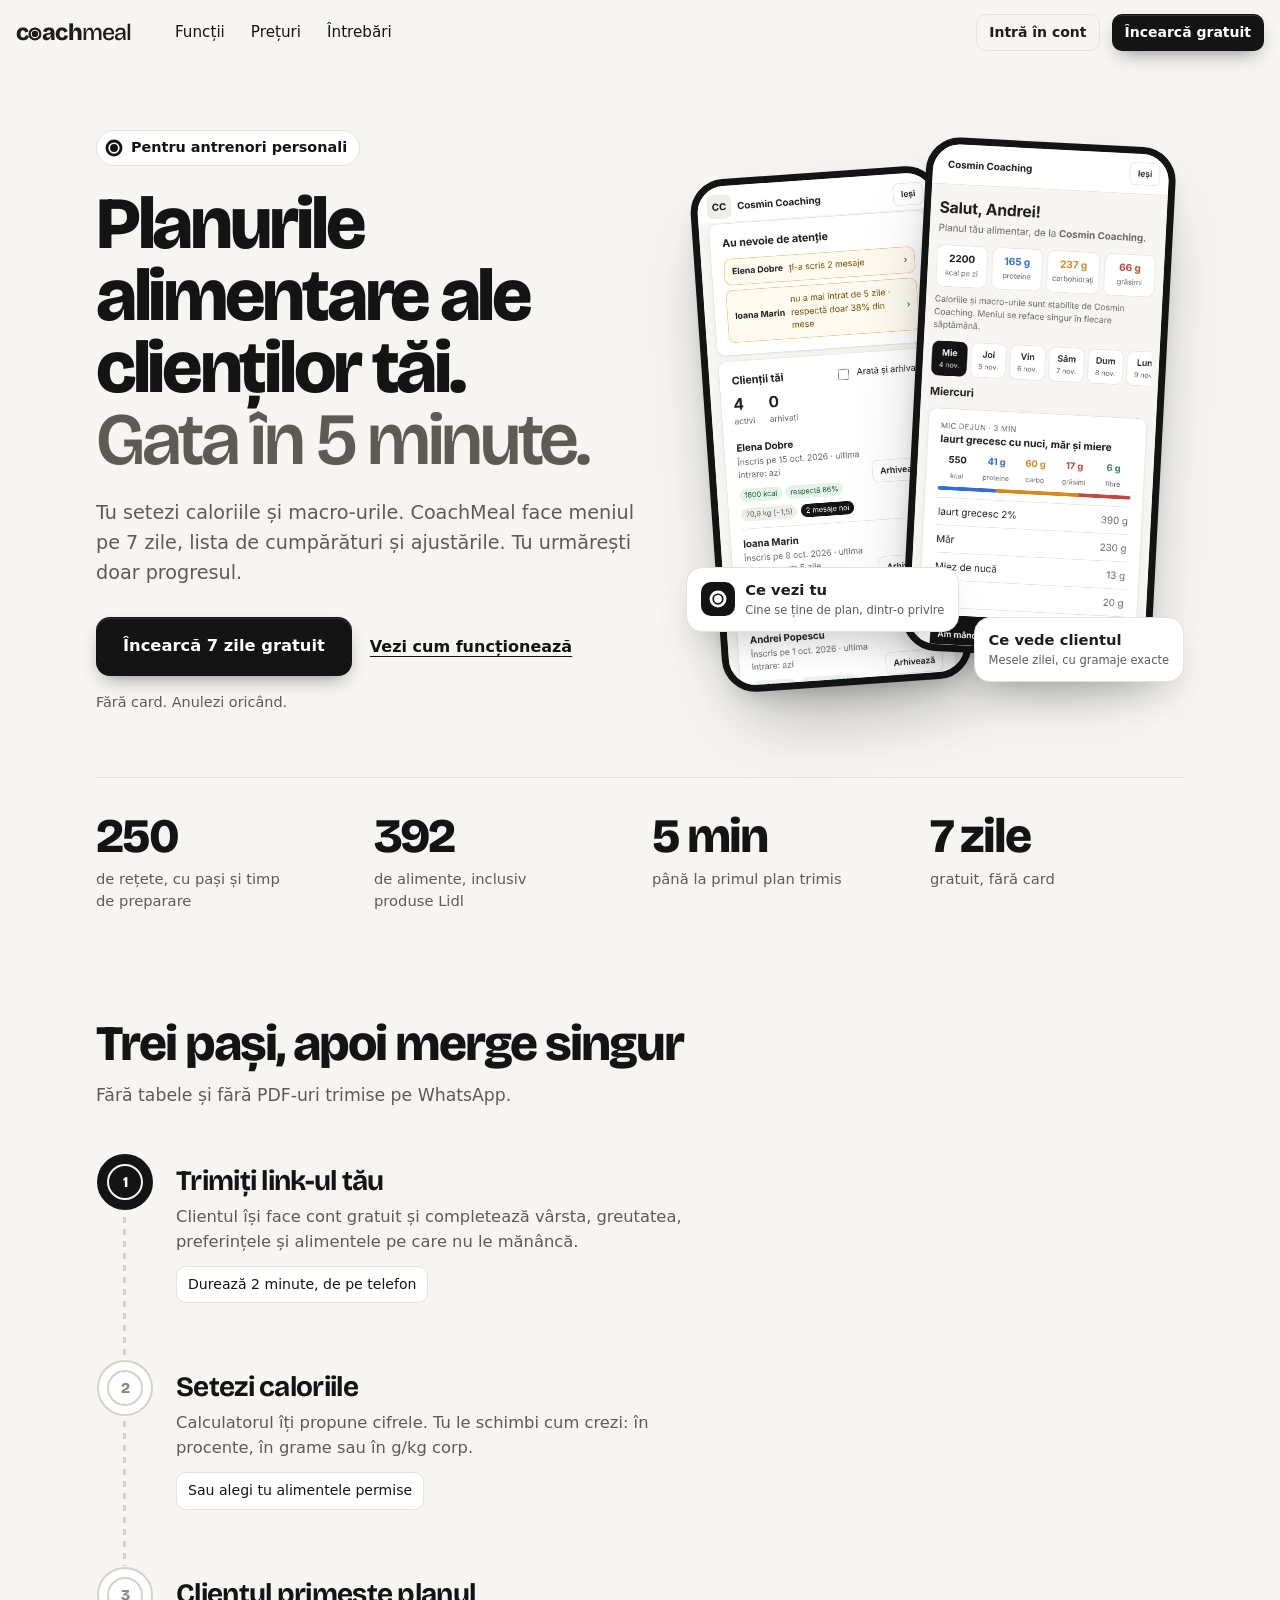
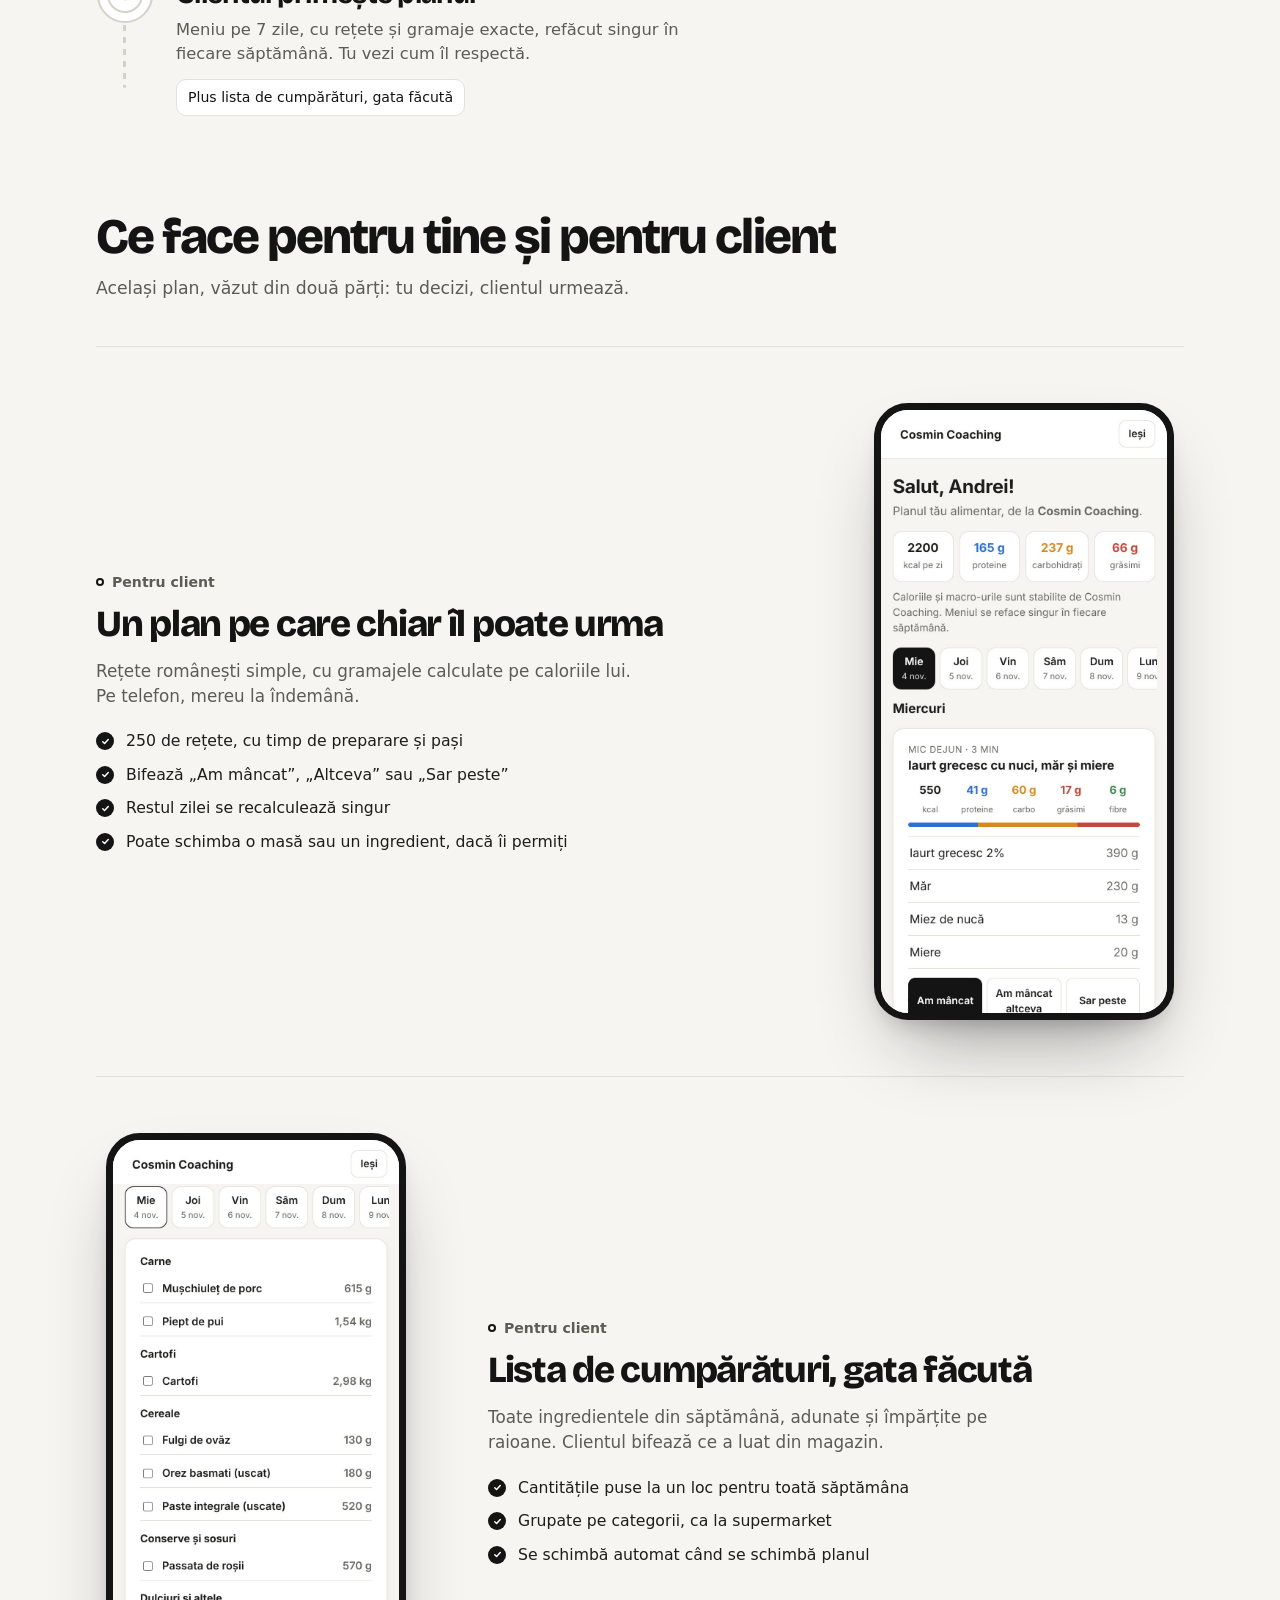
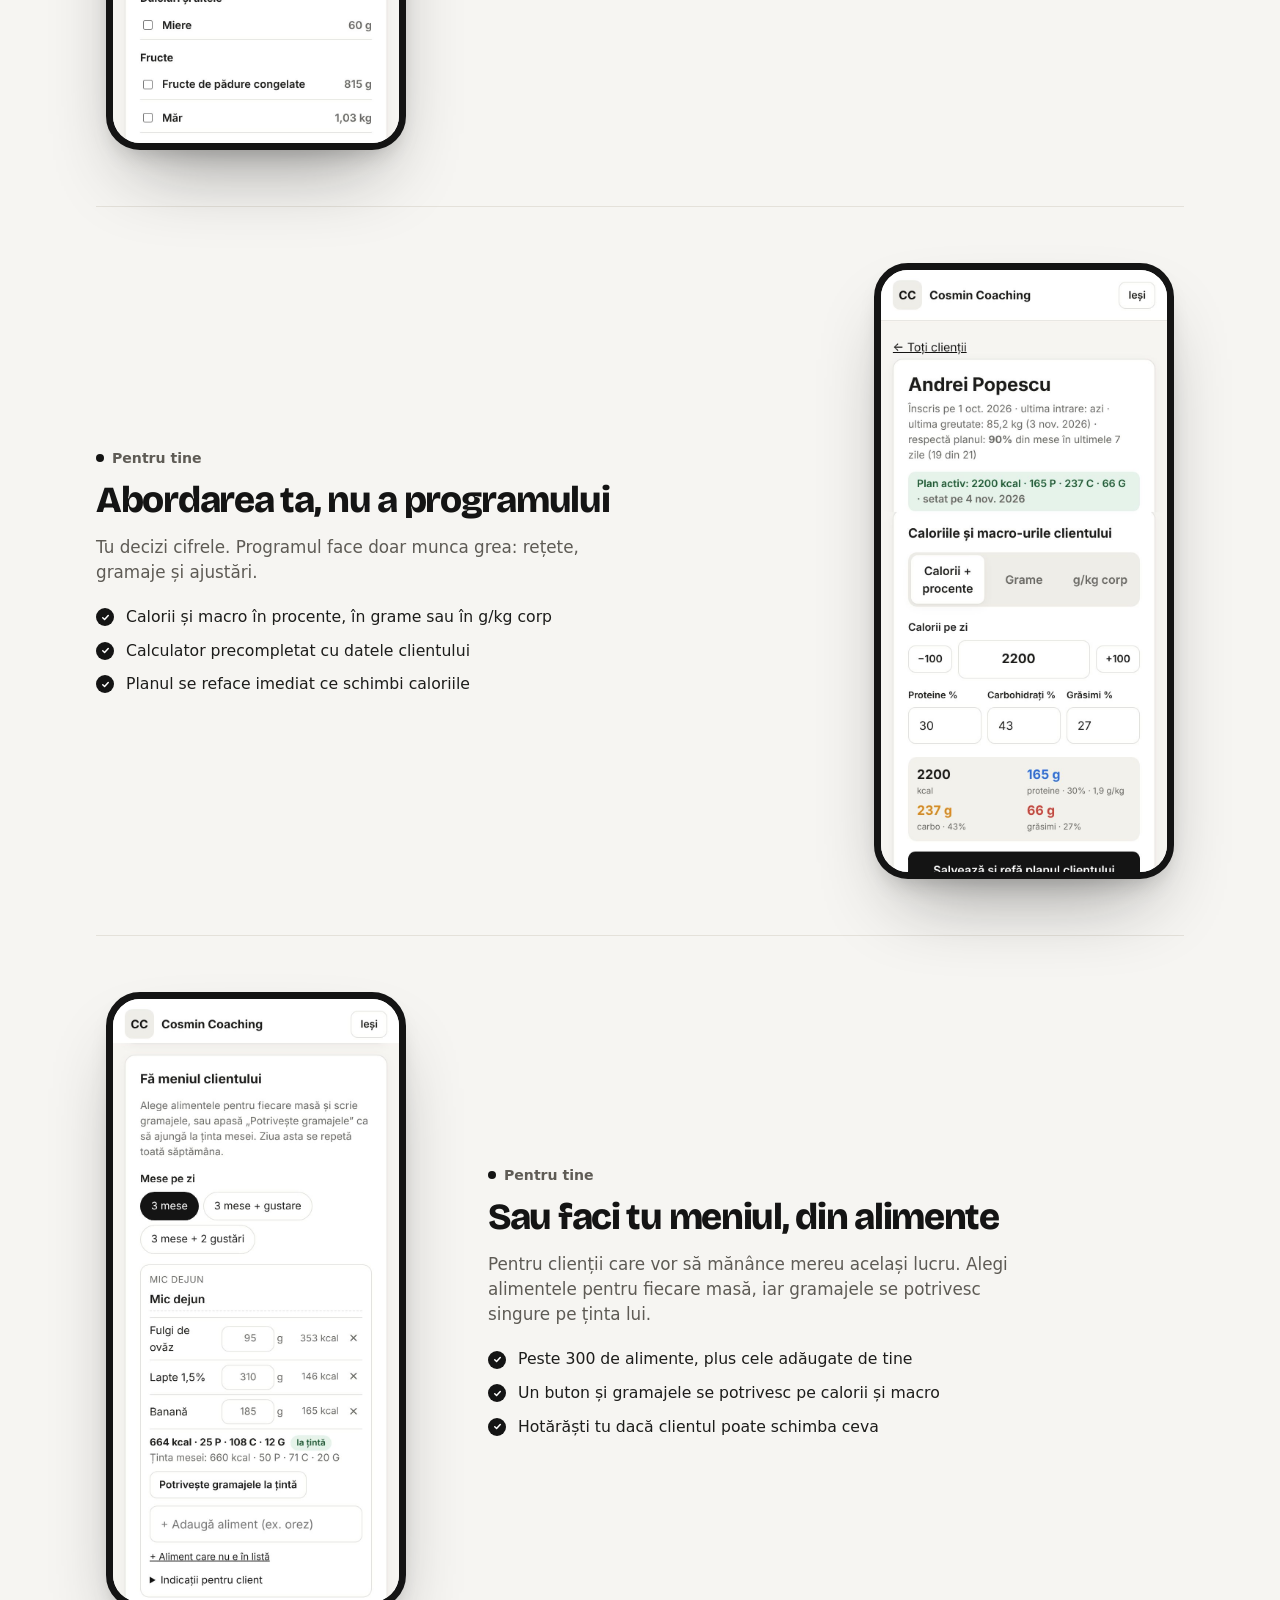
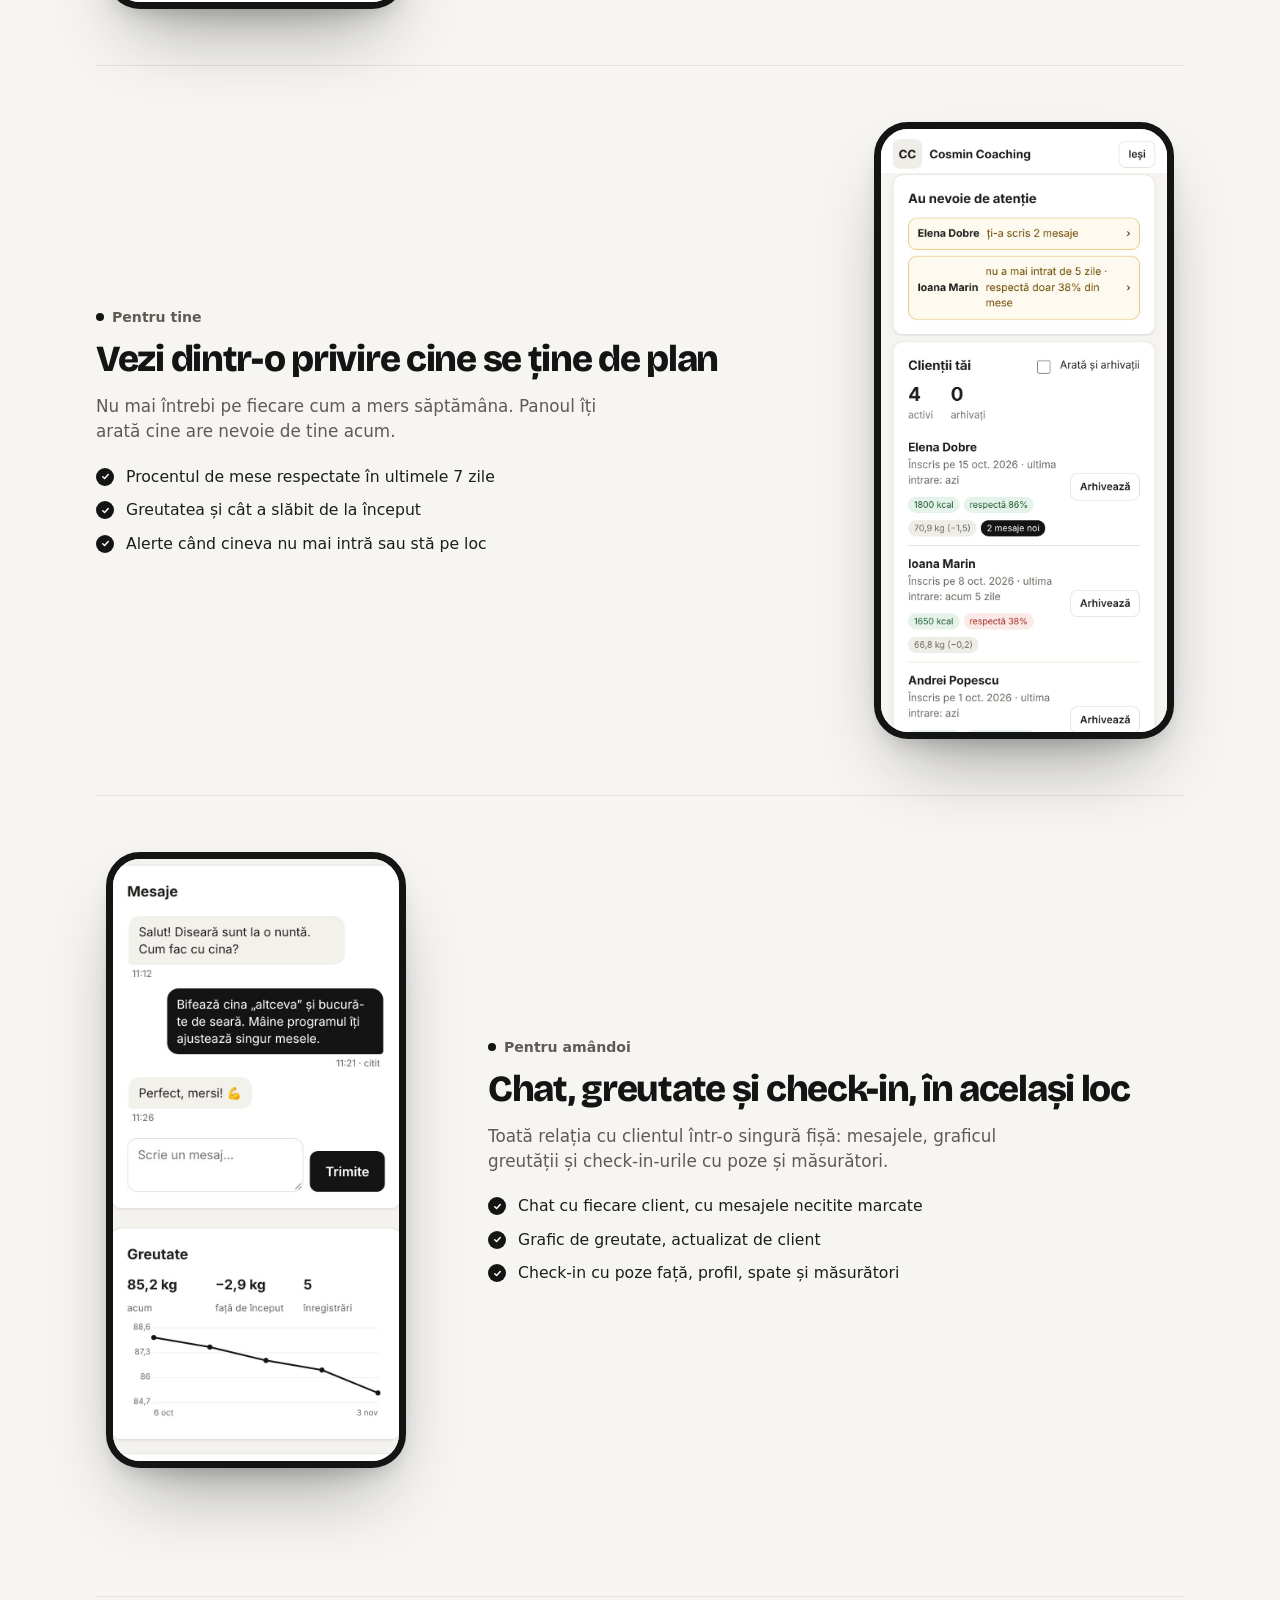
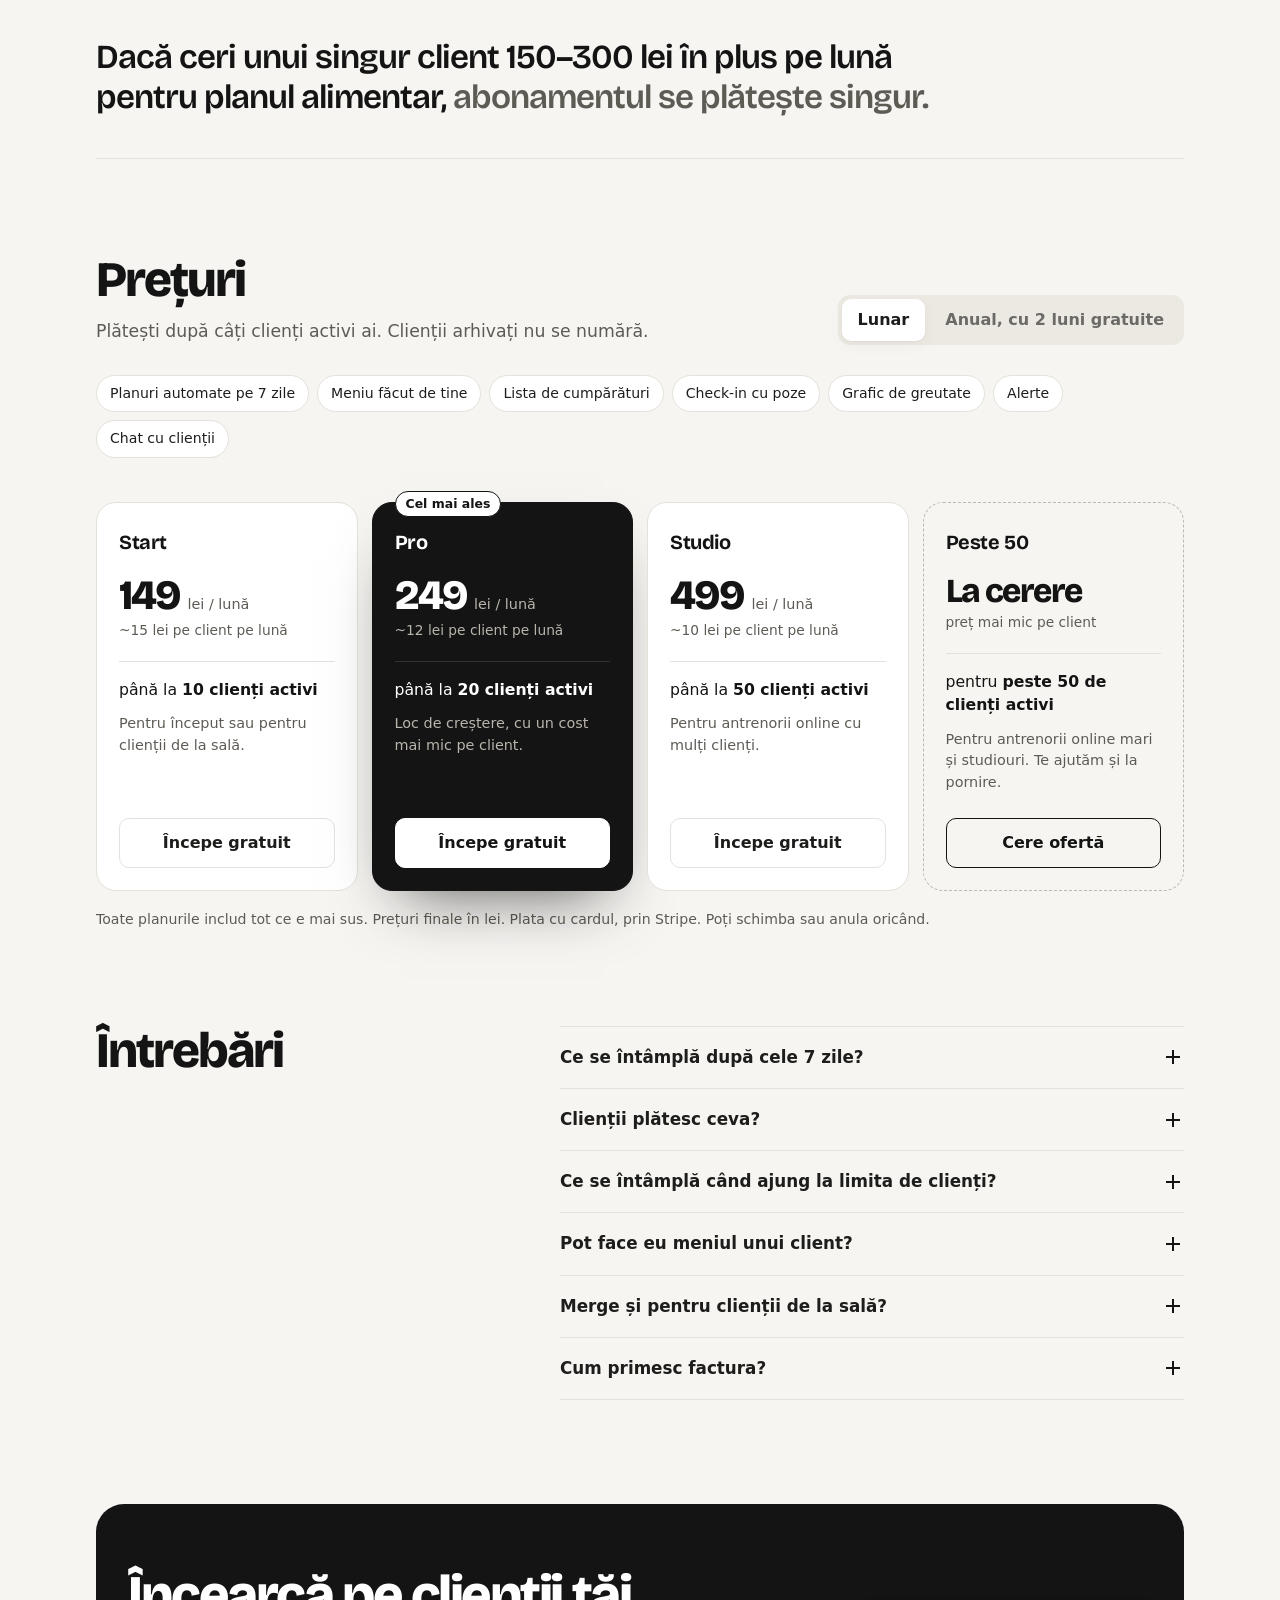
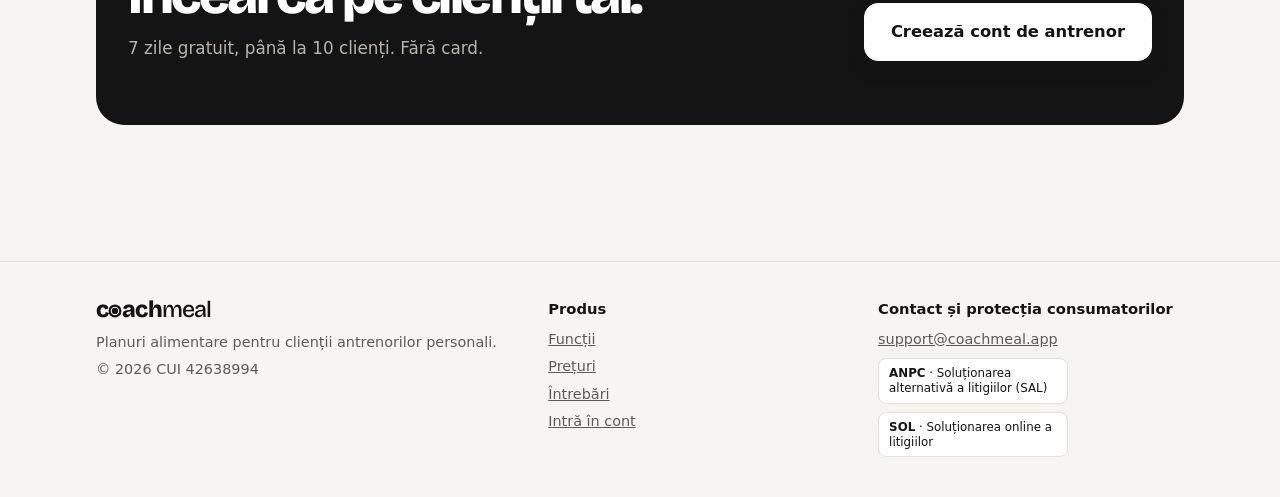
==== site/index.html @ 9010920f "Add files via upload" ====
<!doctype html>
<html lang="ro">
<head>
<meta charset="utf-8">
<meta name="viewport" content="width=device-width, initial-scale=1">
<title>CoachMeal · Planuri alimentare pentru clienții antrenorilor</title>
<meta name="description" content="Planuri alimentare automate pentru clienții tăi. Tu setezi caloriile, programul face meniul, lista de cumpărături și ajustările. 7 zile gratuit.">
<link rel="icon" href="assets/icons/coachmeal.svg" type="image/svg+xml">
<link rel="icon" href="assets/icons/favicon-32.png" sizes="32x32" type="image/png">
<link rel="apple-touch-icon" href="assets/icons/apple-touch-icon.png">
<link rel="manifest" href="manifest.webmanifest">
<meta name="theme-color" content="#ffffff">
<meta name="apple-mobile-web-app-title" content="CoachMeal">
<link rel="preconnect" href="https://fonts.googleapis.com"><link rel="preconnect" href="https://fonts.gstatic.com" crossorigin>
<link rel="stylesheet" href="https://fonts.googleapis.com/css2?family=Bricolage+Grotesque:opsz,wght@12..96,600;12..96,700;12..96,800&display=swap">
<link rel="stylesheet" href="assets/app.css">
<script>
  // linkurile din emailuri (resetare parolă, confirmare cont) ajung uneori pe adresa principală: le trimitem la intrare
  if (/(access_token|type=recovery|error_description)/.test(location.hash)) location.replace('cont.html' + location.hash);
</script>
<script src="assets/config.js"></script>
<style>
  /* ---------- pagina de prețuri: tipografie mare, multă respirație, o singură mișcare (linia pașilor) ---------- */
  body.lp { background: #F6F5F2; }
  .lp .wrap { max-width: 1120px; padding-top: 0; }
  .lp h1, .lp h2, .lp h3 { font-family: 'Bricolage Grotesque', ui-sans-serif, system-ui, sans-serif; color: #141414; }
  html { scroll-behavior: smooth; scroll-padding-top: 76px; }
  @media (prefers-reduced-motion: reduce) { html { scroll-behavior: auto; } }
  .lp a:focus-visible, .lp button:focus-visible, .lp summary:focus-visible { outline: 2px solid #141414; outline-offset: 3px; border-radius: 8px; }

  /* bara de sus */
  .topbar.site { position: sticky; top: 0; z-index: 20; background: rgba(246,245,242,.86); backdrop-filter: saturate(1.4) blur(12px); border-bottom: 1px solid transparent; transition: border-color .2s; }
  .topbar.site.scrolled { border-bottom-color: #E4E1DA; }
  .nav { display: flex; gap: 26px; margin-left: 32px; }
  .nav a { color: #141414; text-decoration: none; font-size: .95rem; font-weight: 500; }
  .nav a:hover { text-decoration: underline; text-underline-offset: 4px; }
  .topbar.site .btn-sm { white-space: nowrap; }
  @media (max-width: 820px) { .nav { display: none; } }
  @media (max-width: 420px) { .hide-xs { display: none; } }

  /* hero */
  .hero { display: grid; grid-template-columns: 1.05fr .95fr; gap: 40px; align-items: center; padding: 64px 0 40px; }
  .hero-txt { max-width: 560px; }
  .hero .kicker { display: inline-flex; align-items: center; gap: 8px; font-size: .9rem; font-weight: 600; color: #141414; background: #fff; border: 1px solid #E4E1DA; border-radius: 99px; padding: 6px 12px 6px 8px; margin-bottom: 22px; }
  .hero .kicker svg { flex: none; }
  .hero h1 { font-size: clamp(2.5rem, 6.4vw, 4.6rem); line-height: .98; letter-spacing: -.045em; font-weight: 800; margin: 0 0 22px; }
  .hero h1 span { display: block; font-weight: 600; color: #5E5B55; }
  .hero .lead { font-size: clamp(1.05rem, 1.6vw, 1.2rem); line-height: 1.55; color: #5E5B55; margin: 0 0 30px; max-width: 30em; }
  .cta-row { display: flex; flex-wrap: wrap; align-items: center; gap: 12px 18px; }
  .btn-xl { padding: 16px 26px; font-size: 1.02rem; border-radius: 14px; }
  .lp .btn:not(.btn-ghost) { box-shadow: 0 1px 0 rgba(255,255,255,.12) inset, 0 8px 20px -8px rgba(20,20,20,.55); }
  .link-plain { color: #141414; font-weight: 600; text-decoration: underline; text-underline-offset: 4px; text-decoration-thickness: 1px; }
  .reassure { margin: 16px 0 0; font-size: .9rem; color: #5E5B55; }

  .stage { position: relative; height: 560px; }
  .phone { width: 100%; max-width: 280px; aspect-ratio: 9 / 18.5; border-radius: 34px; overflow: hidden; background: #fff; border: 7px solid #141414;
    box-shadow: 0 40px 80px -30px rgba(20,20,20,.45), 0 12px 24px -12px rgba(20,20,20,.25); }
  .phone img { display: block; width: 100%; height: 100%; object-fit: cover; object-position: top; }
  .stage .phone { position: absolute; width: 250px; }
  .stage .p1 { left: 4%; top: 30px; transform: rotate(-4deg); }
  .stage .p2 { right: 4%; top: 0; transform: rotate(3deg); z-index: 1; }
  .note { position: absolute; z-index: 2; background: #fff; border: 1px solid #E4E1DA; border-radius: 16px; padding: 12px 14px; box-shadow: 0 18px 40px -18px rgba(20,20,20,.35); font-size: .86rem; line-height: 1.35; display: flex; gap: 10px; align-items: center; }
  .note b { display: block; font-size: .92rem; }
  .note small { color: #5E5B55; }
  .note .dot { flex: none; width: 34px; height: 34px; border-radius: 10px; background: #141414; display: grid; place-items: center; }
  .note.n1 { left: 0; bottom: 70px; }
  .note.n2 { right: 0; bottom: 20px; }
  @media (max-width: 900px) {
    .hero { grid-template-columns: 1fr; text-align: center; padding: 40px 0 16px; gap: 28px; }
    .hero-txt { max-width: none; } .hero .lead { margin-left: auto; margin-right: auto; } .cta-row { justify-content: center; }
    .stage { height: 470px; max-width: 460px; width: 100%; margin: 0 auto; }
    .stage .phone { width: 205px; }
  }
  @media (max-width: 480px) {
    .stage { height: 400px; } .stage .phone { width: 172px; border-width: 6px; border-radius: 26px; }
    .note { font-size: .8rem; padding: 10px 12px; } .note .dot { width: 28px; height: 28px; }
    .note.n1 { bottom: 40px; } .note.n2 { bottom: 0; }
  }

  /* cifre: doar text, fără cutii */
  .figures { display: grid; grid-template-columns: repeat(4, 1fr); gap: 24px; padding: 34px 0 10px; border-top: 1px solid #E4E1DA; margin-top: 24px; }
  .figures b { display: block; font-family: 'Bricolage Grotesque', ui-sans-serif, system-ui, sans-serif; font-size: clamp(2rem, 4.4vw, 3rem); font-weight: 800; letter-spacing: -.04em; line-height: 1; color: #141414; }
  .figures span { display: block; margin-top: 8px; font-size: .92rem; color: #5E5B55; max-width: 14em; }
  @media (max-width: 720px) { .figures { grid-template-columns: repeat(2, 1fr); gap: 26px 16px; } }

  /* titluri de secțiune */
  .sec { padding: 96px 0 0; }
  .sec-h { font-size: clamp(2rem, 4.6vw, 3.1rem); line-height: 1.02; letter-spacing: -.04em; font-weight: 800; margin: 0 0 14px; max-width: 16em; }
  .sec-p { color: #5E5B55; font-size: 1.08rem; margin: 0 0 44px; max-width: 34em; }
  @media (max-width: 720px) { .sec { padding-top: 72px; } }

  /* cum funcționează: linia care se desenează la scroll, de la farfuria 1 la farfuria 3 */
  .route { position: relative; max-width: 760px; margin: 0; padding: 0; list-style: none; --p: 0; }
  .route::before, .route .fill { content: ""; position: absolute; left: 27px; top: 28px; width: 3px; border-radius: 3px; }
  .route::before { bottom: 28px; background: repeating-linear-gradient(to bottom, #D6D2CA 0 6px, transparent 6px 12px); }
  .route .fill { height: calc((100% - 56px) * var(--p)); background: #141414; }
  .route .stop { position: relative; display: grid; grid-template-columns: 58px 1fr; gap: 22px; padding: 0 0 56px; }
  .route .stop:last-child { padding-bottom: 0; }
  .plate { position: relative; z-index: 1; width: 58px; height: 58px; border-radius: 50%; background: #F6F5F2; display: grid; place-items: center; }
  .plate svg { display: block; }
  .plate .rim { fill: #fff; stroke: #D6D2CA; stroke-width: 2; transition: fill .35s, stroke .35s; }
  .plate .well { fill: none; stroke: #D6D2CA; stroke-width: 2; transition: stroke .35s; }
  .plate text { font: 800 15px 'Bricolage Grotesque', system-ui, sans-serif; fill: #8A867F; transition: fill .35s; }
  .route .stop.on .rim { fill: #141414; stroke: #141414; }
  .route .stop.on .well { stroke: #F6F5F2; }
  .route .stop.on text { fill: #fff; }
  .route h3 { font-size: clamp(1.35rem, 2.6vw, 1.75rem); letter-spacing: -.025em; line-height: 1.15; margin: 12px 0 8px; }
  .route p { color: #5E5B55; margin: 0; font-size: 1.02rem; max-width: 34em; }
  .route .tip { display: inline-block; margin-top: 12px; font-size: .88rem; color: #141414; background: #fff; border: 1px solid #E4E1DA; border-radius: 10px; padding: 7px 11px; }
  @media (prefers-reduced-motion: reduce) { .route { --p: 1 !important; } .plate .rim, .plate .well, .plate text { transition: none; } }

  /* funcții */
  .feat { display: grid; grid-template-columns: 1fr 320px; gap: 72px; align-items: center; padding: 56px 0; border-top: 1px solid #E4E1DA; }
  .feat:nth-of-type(even) { grid-template-columns: 320px 1fr; }
  .feat:nth-of-type(even) .feat-txt { order: 2; }
  .feat h2 { font-size: clamp(1.6rem, 3.4vw, 2.3rem); line-height: 1.08; letter-spacing: -.035em; font-weight: 800; margin: 0 0 14px; }
  .feat p { color: #5E5B55; margin: 0 0 20px; font-size: 1.05rem; max-width: 32em; }
  .feat ul { list-style: none; padding: 0; margin: 0; display: grid; gap: 10px; }
  .feat li { padding-left: 30px; position: relative; font-size: .98rem; }
  .feat li::before { content: ""; position: absolute; left: 0; top: .2em; width: 18px; height: 18px; border-radius: 50%; background: #141414 url("data:image/svg+xml,%3Csvg xmlns='http://www.w3.org/2000/svg' viewBox='0 0 24 24' fill='none' stroke='white' stroke-width='3.2' stroke-linecap='round' stroke-linejoin='round'%3E%3Cpath d='M6 12.5l4 4 8-9'/%3E%3C/svg%3E") center / 11px no-repeat; }
  .who { display: inline-block; font-size: .88rem; font-weight: 600; color: #5E5B55; margin-bottom: 12px; }
  .who::before { content: ""; display: inline-block; width: 8px; height: 8px; border-radius: 50%; background: #141414; margin-right: 8px; vertical-align: 1px; }
  .who.cl::before { background: #fff; box-shadow: inset 0 0 0 2px #141414; }
  .feat .phone { max-width: 300px; margin: 0 auto; }
  @media (max-width: 760px) {
    .feat, .feat:nth-of-type(even) { grid-template-columns: 1fr; gap: 28px; padding: 44px 0; }
    .feat:nth-of-type(even) .feat-txt { order: 0; }
    .feat .phone { max-width: 250px; }
  }

  /* socoteala */
  .calc { margin: 72px 0 0; padding: 40px 0; border-top: 1px solid #E4E1DA; border-bottom: 1px solid #E4E1DA; }
  .calc p { margin: 0; font-family: 'Bricolage Grotesque', ui-sans-serif, system-ui, sans-serif; font-size: clamp(1.4rem, 3.2vw, 2.1rem); line-height: 1.2; letter-spacing: -.03em; font-weight: 600; max-width: 26em; color: #141414; }
  .calc p span { color: #5E5B55; }

  /* prețuri */
  .price-head { display: flex; flex-wrap: wrap; align-items: end; justify-content: space-between; gap: 18px 24px; margin-bottom: 30px; }
  .price-head .sec-p { margin: 0; }
  .lp .tabs { margin: 0; background: #ECE9E3; }
  .lp .tabs button { white-space: nowrap; padding: 9px 16px; }
  .incl { display: flex; flex-wrap: wrap; gap: 8px; margin: 0 0 30px; }
  .incl span { font-size: .88rem; background: #fff; border: 1px solid #E4E1DA; border-radius: 99px; padding: 7px 13px; }
  .lp .plans { display: grid; grid-template-columns: repeat(4, 1fr); gap: 14px; margin: 0 0 18px; padding: 14px 0 0; align-items: stretch; }
  @media (max-width: 980px) { .lp .plans { grid-template-columns: repeat(2, 1fr); } }
  @media (max-width: 560px) { .lp .plans { grid-template-columns: 1fr; } }
  .lp .plan { position: relative; display: flex; flex-direction: column; gap: 4px; background: #fff; border: 1px solid #E4E1DA; border-radius: 20px; padding: 24px 22px 22px; box-shadow: none; color: #141414; }
  .lp .plan h3 { margin: 0 0 14px; font-size: 1.25rem; letter-spacing: -.02em; }
  .lp .plan .price { font-family: 'Bricolage Grotesque', ui-sans-serif, system-ui, sans-serif; font-size: 2.6rem; font-weight: 800; letter-spacing: -.045em; line-height: 1; }
  .lp .plan .price small { font-family: system-ui, -apple-system, 'Segoe UI', Roboto, sans-serif; font-size: .9rem; font-weight: 500; letter-spacing: 0; color: #5E5B55; }
  .lp .plan .sub { font-size: .86rem; color: #5E5B55; min-height: 1.3em; }
  .lp .plan .cap { margin: 16px 0 2px; padding-top: 16px; border-top: 1px solid #E4E1DA; font-size: .98rem; }
  .lp .plan .note2 { color: #5E5B55; font-size: .9rem; margin: 6px 0 20px; flex: 1; }
  .lp .plan .btn { margin-top: 0; }
  .lp .plan.best { background: #141414; color: #fff; border-color: #141414; box-shadow: 0 30px 60px -30px rgba(20,20,20,.7); }
  .lp .plan.best h3, .lp .plan.best .price { color: #fff; }
  .lp .plan.best .price small, .lp .plan.best .sub, .lp .plan.best .note2 { color: #B9B5AD; }
  .lp .plan.best .cap { border-top-color: #34322F; }
  .lp .plan.best .btn { background: #fff; color: #141414; border-color: #fff; box-shadow: none; }
  .lp .plan .plan-tag { position: absolute; top: -12px; left: 22px; background: #fff; color: #141414; border: 1px solid #141414; font-size: .78rem; font-weight: 700; letter-spacing: 0; text-transform: none; padding: 3px 10px; border-radius: 99px; }
  .lp .plan.custom { background: transparent; color: #141414; border: 1px dashed #BDB8AE; box-shadow: none; }
  .lp .plan.custom .price { font-size: 2.1rem; }
  .lp .plan.custom .btn { background: transparent; color: #141414; border-color: #141414; box-shadow: none; }
  .lp .fine { font-size: .88rem; color: #5E5B55; margin: 0; }

  /* întrebări */
  .faq-grid { display: grid; grid-template-columns: .8fr 1.2fr; gap: 48px; align-items: start; }
  @media (max-width: 820px) { .faq-grid { grid-template-columns: 1fr; gap: 8px; } }
  .faq details { border-top: 1px solid #E4E1DA; }
  .faq details:last-child { border-bottom: 1px solid #E4E1DA; }
  .faq summary { list-style: none; cursor: pointer; font-weight: 600; font-size: 1.05rem; padding: 18px 40px 18px 0; position: relative; }
  .faq summary::-webkit-details-marker { display: none; }
  .faq summary::after { content: ""; position: absolute; right: 4px; top: 50%; width: 14px; height: 14px; margin-top: -7px;
    background: linear-gradient(#141414,#141414) center / 14px 2px no-repeat, linear-gradient(#141414,#141414) center / 2px 14px no-repeat; transition: transform .2s; }
  .faq details[open] summary::after { transform: rotate(45deg); }
  .faq p { margin: 0 0 18px; color: #5E5B55; max-width: 36em; }

  /* îndemnul de la final */
  .closing { margin: 104px 0 0; background: #141414; color: #fff; border-radius: 28px; padding: 64px 32px; display: grid; grid-template-columns: 1fr auto; gap: 28px; align-items: end; }
  .closing h2 { color: #fff; font-size: clamp(2rem, 5vw, 3.4rem); line-height: 1; letter-spacing: -.045em; font-weight: 800; margin: 0 0 14px; }
  .closing p { margin: 0; color: #B9B5AD; font-size: 1.05rem; }
  .closing .btn { background: #fff; color: #141414; border-color: #fff; box-shadow: none; }
  @media (max-width: 720px) { .closing { grid-template-columns: 1fr; padding: 44px 24px; border-radius: 22px; margin-top: 80px; } }

  /* subsol */
  .foot { border-top: 1px solid #E4E1DA; margin-top: 72px; padding: 36px 16px 40px; background: transparent; }
  .foot-in { max-width: 1088px; margin: 0 auto; display: grid; grid-template-columns: 1.4fr 1fr 1fr; gap: 24px; font-size: .9rem; color: #5E5B55; }
  .foot-in b { display: block; color: #141414; margin-bottom: 8px; font-size: .92rem; }
  .foot-in a { color: #5E5B55; }
  .foot-in a.pt-brand { color: #141414; text-decoration: none; }
  .foot-in .pt-brand b { display: inline; margin: 0; font-size: inherit; color: inherit; }
  .foot-in p { margin: 0 0 6px; }
  .anpc { display: flex; gap: 8px; flex-wrap: wrap; margin-top: 8px; }
  .anpc a { display: inline-block; border: 1px solid #E4E1DA; border-radius: 8px; padding: 7px 10px; font-size: .74rem; line-height: 1.25; text-decoration: none; color: #141414; background: #fff; max-width: 190px; }
  .anpc a b { display: inline; margin: 0; font-size: .74rem; }
  @media (max-width: 720px) { .foot-in { grid-template-columns: 1fr; } }
</style>
</head>
<body class="lp">
<header class="topbar site">
  <a class="pt-brand" href="#" aria-label="CoachMeal"><b>c<svg class="pt-o" viewBox="0 0 64 64" aria-hidden="true"><circle cx="32" cy="32" r="30" fill="currentColor"/><circle cx="32" cy="32" r="17" fill="none" stroke="#F6F5F2" stroke-width="5"/></svg>ach</b><span>meal</span></a>
  <nav class="nav"><a href="#functii">Funcții</a><a href="#preturi">Prețuri</a><a href="#intrebari">Întrebări</a></nav>
  <div class="spacer"></div>
  <a class="btn btn-ghost btn-sm hide-xs" href="cont.html">Intră în cont</a>
  <a class="btn btn-sm" href="antrenor.html">Încearcă gratuit</a>
</header>
<main class="wrap">
  <section class="hero">
    <div class="hero-txt">
      <span class="kicker"><svg width="18" height="18" viewBox="0 0 64 64" aria-hidden="true"><circle cx="32" cy="32" r="30" fill="#141414"/><circle cx="32" cy="32" r="17" fill="none" stroke="#fff" stroke-width="6"/></svg>Pentru antrenori personali</span>
      <h1>Planurile alimentare ale clienților tăi. <span>Gata în 5 minute.</span></h1>
      <p class="lead">Tu setezi caloriile și macro-urile. CoachMeal face meniul pe 7 zile, lista de cumpărături și ajustările. Tu urmărești doar progresul.</p>
      <div class="cta-row">
        <a class="btn btn-xl" href="antrenor.html">Încearcă 7 zile gratuit</a>
        <a class="link-plain" href="#cum">Vezi cum funcționează</a>
      </div>
      <p class="reassure">Fără card. Anulezi oricând.</p>
    </div>
    <div class="stage">
      <div class="phone p1"><img src="assets/img/clienti.jpg" alt="Panoul antrenorului: clienții și alertele" loading="eager"></div>
      <div class="phone p2"><img src="assets/img/plan.jpg" alt="Planul alimentar al clientului pe 7 zile" loading="eager"></div>
      <div class="note n1"><span class="dot"><svg width="18" height="18" viewBox="0 0 64 64" aria-hidden="true"><circle cx="32" cy="32" r="30" fill="#fff"/><circle cx="32" cy="32" r="17" fill="none" stroke="#141414" stroke-width="6"/></svg></span><span><b>Ce vezi tu</b><small>Cine se ține de plan, dintr-o privire</small></span></div>
      <div class="note n2"><span><b>Ce vede clientul</b><small>Mesele zilei, cu gramaje exacte</small></span></div>
    </div>
  </section>

  <div class="figures">
    <div><b>250</b><span>de rețete, cu pași și timp de preparare</span></div>
    <div><b>392</b><span>de alimente, inclusiv produse Lidl</span></div>
    <div><b>5 min</b><span>până la primul plan trimis</span></div>
    <div><b>7 zile</b><span>gratuit, fără card</span></div>
  </div>

  <section class="sec" id="cum">
    <h2 class="sec-h">Trei pași, apoi merge singur</h2>
    <p class="sec-p">Fără tabele și fără PDF-uri trimise pe WhatsApp.</p>
    <div class="route" id="route" role="list">
      <span class="fill" aria-hidden="true"></span>
      <div class="stop" role="listitem"><span class="plate" aria-hidden="true"><svg width="58" height="58" viewBox="0 0 58 58"><circle class="rim" cx="29" cy="29" r="27"/><circle class="well" cx="29" cy="29" r="17"/><text x="29" y="34" text-anchor="middle">1</text></svg></span><div><h3>Trimiți link-ul tău</h3><p>Clientul își face cont gratuit și completează vârsta, greutatea, preferințele și alimentele pe care nu le mănâncă.</p><span class="tip">Durează 2 minute, de pe telefon</span></div></div>
      <div class="stop" role="listitem"><span class="plate" aria-hidden="true"><svg width="58" height="58" viewBox="0 0 58 58"><circle class="rim" cx="29" cy="29" r="27"/><circle class="well" cx="29" cy="29" r="17"/><text x="29" y="34" text-anchor="middle">2</text></svg></span><div><h3>Setezi caloriile</h3><p>Calculatorul îți propune cifrele. Tu le schimbi cum crezi: în procente, în grame sau în g/kg corp.</p><span class="tip">Sau alegi tu alimentele permise</span></div></div>
      <div class="stop" role="listitem"><span class="plate" aria-hidden="true"><svg width="58" height="58" viewBox="0 0 58 58"><circle class="rim" cx="29" cy="29" r="27"/><circle class="well" cx="29" cy="29" r="17"/><text x="29" y="34" text-anchor="middle">3</text></svg></span><div><h3>Clientul primește planul</h3><p>Meniu pe 7 zile, cu rețete și gramaje exacte, refăcut singur în fiecare săptămână. Tu vezi cum îl respectă.</p><span class="tip">Plus lista de cumpărături, gata făcută</span></div></div>
    </div>
  </section>
  <section class="sec" id="functii">
    <h2 class="sec-h">Ce face pentru tine și pentru client</h2>
    <p class="sec-p">Același plan, văzut din două părți: tu decizi, clientul urmează.</p>
    <div class="feat">
      <div class="feat-txt">
        <span class="who cl">Pentru client</span>
        <h2>Un plan pe care chiar îl poate urma</h2>
        <p>Rețete românești simple, cu gramajele calculate pe caloriile lui. Pe telefon, mereu la îndemână.</p>
        <ul>
          <li>250 de rețete, cu timp de preparare și pași</li>
          <li>Bifează „Am mâncat”, „Altceva” sau „Sar peste”</li>
          <li>Restul zilei se recalculează singur</li>
          <li>Poate schimba o masă sau un ingredient, dacă îi permiți</li>
        </ul>
      </div>
      <div class="phone"><img src="assets/img/plan.jpg" alt="Planul zilei cu mesele și gramajele" loading="lazy"></div>
    </div>

    <div class="feat">
      <div class="feat-txt">
        <span class="who cl">Pentru client</span>
        <h2>Lista de cumpărături, gata făcută</h2>
        <p>Toate ingredientele din săptămână, adunate și împărțite pe raioane. Clientul bifează ce a luat din magazin.</p>
        <ul>
          <li>Cantitățile puse la un loc pentru toată săptămâna</li>
          <li>Grupate pe categorii, ca la supermarket</li>
          <li>Se schimbă automat când se schimbă planul</li>
        </ul>
      </div>
      <div class="phone"><img src="assets/img/cumparaturi.jpg" alt="Lista de cumpărături pe categorii" loading="lazy"></div>
    </div>

    <div class="feat">
      <div class="feat-txt">
        <span class="who">Pentru tine</span>
        <h2>Abordarea ta, nu a programului</h2>
        <p>Tu decizi cifrele. Programul face doar munca grea: rețete, gramaje și ajustări.</p>
        <ul>
          <li>Calorii și macro în procente, în grame sau în g/kg corp</li>
          <li>Calculator precompletat cu datele clientului</li>
          <li>Planul se reface imediat ce schimbi caloriile</li>
        </ul>
      </div>
      <div class="phone"><img src="assets/img/calorii.jpg" alt="Setarea caloriilor și a macro-urilor" loading="lazy"></div>
    </div>

    <div class="feat">
      <div class="feat-txt">
        <span class="who">Pentru tine</span>
        <h2>Sau faci tu meniul, din alimente</h2>
        <p>Pentru clienții care vor să mănânce mereu același lucru. Alegi alimentele pentru fiecare masă, iar gramajele se potrivesc singure pe ținta lui.</p>
        <ul>
          <li>Peste 300 de alimente, plus cele adăugate de tine</li>
          <li>Un buton și gramajele se potrivesc pe calorii și macro</li>
          <li>Hotărăști tu dacă clientul poate schimba ceva</li>
        </ul>
      </div>
      <div class="phone"><img src="assets/img/meniu.jpg" alt="Meniul făcut de antrenor din alimente" loading="lazy"></div>
    </div>

    <div class="feat">
      <div class="feat-txt">
        <span class="who">Pentru tine</span>
        <h2>Vezi dintr-o privire cine se ține de plan</h2>
        <p>Nu mai întrebi pe fiecare cum a mers săptămâna. Panoul îți arată cine are nevoie de tine acum.</p>
        <ul>
          <li>Procentul de mese respectate în ultimele 7 zile</li>
          <li>Greutatea și cât a slăbit de la început</li>
          <li>Alerte când cineva nu mai intră sau stă pe loc</li>
        </ul>
      </div>
      <div class="phone"><img src="assets/img/clienti.jpg" alt="Lista clienților cu alerte și procente" loading="lazy"></div>
    </div>

    <div class="feat">
      <div class="feat-txt">
        <span class="who">Pentru amândoi</span>
        <h2>Chat, greutate și check-in, în același loc</h2>
        <p>Toată relația cu clientul într-o singură fișă: mesajele, graficul greutății și check-in-urile cu poze și măsurători.</p>
        <ul>
          <li>Chat cu fiecare client, cu mesajele necitite marcate</li>
          <li>Grafic de greutate, actualizat de client</li>
          <li>Check-in cu poze față, profil, spate și măsurători</li>
        </ul>
      </div>
      <div class="phone"><img src="assets/img/chat.jpg" alt="Chatul cu clientul și graficul greutății" loading="lazy"></div>
    </div>
  </section>

  <div class="calc"><p>Dacă ceri unui singur client 150–300 lei în plus pe lună pentru planul alimentar, <span>abonamentul se plătește singur.</span></p></div>

  <section class="sec" id="preturi">
    <div class="price-head">
      <div>
        <h2 class="sec-h">Prețuri</h2>
        <p class="sec-p">Plătești după câți clienți activi ai. Clienții arhivați nu se numără.</p>
      </div>
      <div class="tabs" id="per">
        <button type="button" data-per="month" class="on">Lunar</button>
        <button type="button" data-per="year">Anual, cu 2 luni gratuite</button>
      </div>
    </div>
    <div class="incl" aria-label="Inclus în toate planurile"><span>Planuri automate pe 7 zile</span><span>Meniu făcut de tine</span><span>Lista de cumpărături</span><span>Check-in cu poze</span><span>Grafic de greutate</span><span>Alerte</span><span>Chat cu clienții</span></div>
    <div class="plans" id="plans"></div>
    <p class="fine">Toate planurile includ tot ce e mai sus. Prețuri finale în lei. Plata cu cardul, prin Stripe. Poți schimba sau anula oricând.</p>
  </section>

  <section class="sec faq" id="intrebari">
    <div class="faq-grid">
      <h2 class="sec-h">Întrebări</h2>
      <div>
        <details><summary>Ce se întâmplă după cele 7 zile?</summary><p>Alegi un abonament. Dacă nu alegi, clienții tăi își folosesc în continuare planurile, dar tu nu le mai poți schimba caloriile sau scrie până activezi un abonament.</p></details>
        <details><summary>Clienții plătesc ceva?</summary><p>Nu. Clientul își face cont gratuit din link-ul tău și te plătește pe tine, ca până acum.</p></details>
        <details><summary>Ce se întâmplă când ajung la limita de clienți?</summary><p>Nu se oprește nimic: clienții existenți merg normal. Doar clienții noi nu se mai pot înscrie până treci la planul următor sau arhivezi pe cineva.</p></details>
        <details><summary>Pot face eu meniul unui client?</summary><p>Da. Alegi alimentele pentru fiecare masă, iar programul potrivește gramajele la caloriile clientului. Hotărăști tu dacă clientul poate schimba ceva.</p></details>
        <details><summary>Merge și pentru clienții de la sală?</summary><p>Da. Le dai link-ul, își fac contul în 2 minute și au planul pe telefon. Tu îl ajustezi între antrenamente.</p></details>
        <details><summary>Cum primesc factura?</summary><p>După fiecare plată primești pe email confirmarea plății și factura.</p></details>
      </div>
    </div>
  </section>

  <section class="closing">
    <div>
      <h2>Încearcă pe clienții tăi.</h2>
      <p>7 zile gratuit, până la 10 clienți. Fără card.</p>
    </div>
    <a class="btn btn-xl" href="antrenor.html">Creează cont de antrenor</a>
  </section>
</main>
<footer class="foot">
  <div class="foot-in">
    <div>
      <a class="pt-brand" href="#" style="margin-bottom:10px" aria-label="CoachMeal"><b>c<svg class="pt-o" viewBox="0 0 64 64" aria-hidden="true"><circle cx="32" cy="32" r="30" fill="currentColor"/><circle cx="32" cy="32" r="17" fill="none" stroke="#F6F5F2" stroke-width="5"/></svg>ach</b><span>meal</span></a>
      <p>Planuri alimentare pentru clienții antrenorilor personali.</p>
      <p id="company"></p>
    </div>
    <div>
      <b>Produs</b>
      <p><a href="#functii">Funcții</a></p>
      <p><a href="#preturi">Prețuri</a></p>
      <p><a href="#intrebari">Întrebări</a></p>
      <p><a href="cont.html">Intră în cont</a></p>
    </div>
    <div>
      <b>Contact și protecția consumatorilor</b>
      <p id="contact"></p>
      <div class="anpc">
        <a href="https://anpc.ro/ce-este-sal/" target="_blank" rel="noopener"><b>ANPC</b> · Soluționarea alternativă a litigiilor (SAL)</a>
        <a href="https://ec.europa.eu/consumers/odr" target="_blank" rel="noopener"><b>SOL</b> · Soluționarea online a litigiilor</a>
      </div>
    </div>
  </div>
</footer>
<script>
(function () {
  var c = window.APP_CONFIG || {}, co = c.COMPANY || {}, mail = c.CONTACT_EMAIL;
  document.getElementById('company').textContent = '© ' + new Date().getFullYear() + ' ' + [co.name, co.cui ? 'CUI ' + co.cui : '', co.reg, co.address].filter(Boolean).join(' · ');
  if (mail) document.getElementById('contact').innerHTML = '<a href="mailto:' + mail + '">' + mail + '</a>';
})();
</script>
<script>
(function () {
  var P = [
    { name: 'Start', clients: 10, month: 149, year: 1490, note: 'Pentru început sau pentru clienții de la sală.' },
    { name: 'Pro', clients: 20, month: 249, year: 2490, note: 'Loc de creștere, cu un cost mai mic pe client.', best: true },
    { name: 'Studio', clients: 50, month: 499, year: 4990, note: 'Pentru antrenorii online cu mulți clienți.' }
  ], per = 'month';
  function lei(n) { return n.toLocaleString('ro-RO') + ' lei'; }
  P.forEach(function (p) { p.price = function (n) { return n.toLocaleString('ro-RO'); }; });
  function render() {
    document.getElementById('plans').innerHTML = P.map(function (p) {
      var price = per === 'month' ? p.month : p.year;
      return '<div class="plan' + (p.best ? ' best' : '') + '">' + (p.best ? '<span class="plan-tag">Cel mai ales</span>' : '') + '<h3>' + p.name + '</h3>' +
        '<div class="price">' + p.price(price) + ' <small>lei / ' + (per === 'month' ? 'lună' : 'an') + '</small></div>' +
        '<div class="sub">' + (per === 'year' ? 'adică ' + lei(Math.round(p.year / 12)) + ' pe lună' : '~' + Math.round(p.month / p.clients) + ' lei pe client pe lună') + '</div>' +
        '<div class="cap">până la <b>' + p.clients + ' clienți activi</b></div>' +
        '<p class="note2">' + p.note + '</p><a class="btn btn-block' + (p.best ? '' : ' btn-ghost') + '" href="antrenor.html">Începe gratuit</a></div>';
    }).join('') + customPlan();
  }
  function customPlan() {
    var mail = (window.APP_CONFIG && window.APP_CONFIG.CONTACT_EMAIL) || '';
    var href = 'mailto:' + mail + '?subject=' + encodeURIComponent('Ofertă CoachMeal – peste 50 de clienți') +
      '&body=' + encodeURIComponent('Bună,\n\nAș vrea o ofertă pentru CoachMeal.\n\nNume / firmă:\nCâți clienți activi am acum:\nCâți clienți estimez:\nTelefon:\n\nMulțumesc!');
    return '<div class="plan custom"><h3>Peste 50</h3><div class="price">La cerere</div>' +
      '<div class="sub">preț mai mic pe client</div>' +
      '<div class="cap">pentru <b>peste 50 de clienți activi</b></div>' +
      '<p class="note2">Pentru antrenorii online mari și studiouri. Te ajutăm și la pornire.</p><a class="btn btn-block" href="' + href + '">Cere ofertă</a></div>';
  }
  document.getElementById('per').addEventListener('click', function (e) {
    var b = e.target.closest('[data-per]'); if (!b) return; per = b.getAttribute('data-per');
    this.querySelectorAll('button').forEach(function (x) { x.classList.toggle('on', x === b); }); render();
  });
  render();
})();
</script>
<script>
(function () {
  // linia dintre pași se desenează pe măsură ce derulezi; farfuriile se „umplu” când linia ajunge la ele
  var route = document.getElementById('route'), bar = document.querySelector('.topbar.site');
  if (!route) return;
  var items = [].slice.call(route.querySelectorAll('.stop')), still = window.matchMedia('(prefers-reduced-motion: reduce)').matches, ticking = false;
  function update() {
    ticking = false;
    if (bar) bar.classList.toggle('scrolled', window.scrollY > 8);
    var r = route.getBoundingClientRect(), vh = window.innerHeight, span = r.height - 56;
    var p = still ? 1 : Math.max(0, Math.min(1, (vh * 0.62 - (r.top + 28)) / span));
    route.style.setProperty('--p', p.toFixed(4));
    items.forEach(function (li) { li.classList.toggle('on', still || (li.offsetTop) <= p * span + 2); });
  }
  function onScroll() { if (!ticking) { ticking = true; requestAnimationFrame(update); } }
  window.addEventListener('scroll', onScroll, { passive: true });
  window.addEventListener('resize', onScroll);
  update();
})();
</script>
</body>
</html>
---- site/assets/app.css ----
:root {
  --bg: #f6f5f2;
  --card: #ffffff;
  --ink: #1d1d1b;
  --muted: #6b6a66;
  --line: #e4e2dc;
  --accent: #141414;
  --accent-ink: #ffffff;
  --accent-soft: #efede8;
  --danger: #b3261e;
  --danger-soft: #fbeae8;
  --ok-soft: #e6f3ea;
  --radius: 14px;
  --shadow: 0 1px 2px rgba(0,0,0,.04), 0 4px 16px rgba(0,0,0,.04);
}
* { box-sizing: border-box; }
html, body { margin: 0; }
body {
  font: 16px/1.5 system-ui, -apple-system, "Segoe UI", Roboto, sans-serif;
  background: var(--bg); color: var(--ink);
  -webkit-font-smoothing: antialiased;
}
[hidden] { display: none !important; }
a { color: var(--accent); }
h1, h2, .display { font-family: 'Bricolage Grotesque', ui-sans-serif, system-ui, sans-serif; }
h1 { font-size: 1.6rem; line-height: 1.2; margin: 0 0 .4rem; letter-spacing: -.01em; }
h2 { font-size: 1.1rem; margin: 0 0 .75rem; }
p { margin: 0 0 1rem; }
code { background: #efede8; padding: .1em .35em; border-radius: 6px; font-size: .9em; }

.wrap { max-width: 960px; margin: 0 auto; padding: 24px 16px 64px; }
.narrow { max-width: 440px; }
.muted { color: var(--muted); }
.small { font-size: .875rem; }
.center { text-align: center; }
.row { display: flex; gap: 12px; align-items: center; flex-wrap: wrap; }
.spacer { flex: 1; }
.stack > * + * { margin-top: 16px; }

.topbar {
  display: flex; align-items: center; gap: 12px;
  padding: 14px 16px; background: var(--card); border-bottom: 1px solid var(--line);
}
.topbar .brand { font-weight: 700; display: flex; align-items: center; gap: 10px; min-width: 0; }
.topbar .brand span { overflow: hidden; text-overflow: ellipsis; white-space: nowrap; }

.logo {
  width: 40px; height: 40px; border-radius: 10px; object-fit: contain;
  background: #fff; border: 1px solid var(--line); flex: none;
}
.logo-lg { width: 88px; height: 88px; border-radius: 18px; }
.logo-ph {
  display: inline-grid; place-items: center; font-weight: 700; color: var(--accent);
  background: var(--accent-soft); border: 0;
}

.card {
  background: var(--card); border: 1px solid var(--line); border-radius: var(--radius);
  padding: 20px; box-shadow: var(--shadow);
}
.grid { display: grid; gap: 16px; grid-template-columns: 1fr; }
@media (min-width: 760px) { .grid-2 { grid-template-columns: 1fr 1fr; } }

label { display: block; font-weight: 600; font-size: .9rem; margin: 0 0 6px; }
.field { margin-bottom: 14px; }
input[type=text], input[type=email], input[type=password] {
  width: 100%; padding: 12px 14px; font: inherit; color: inherit;
  border: 1px solid var(--line); border-radius: 10px; background: #fff;
}
input:focus { outline: 2px solid var(--accent); outline-offset: 1px; border-color: transparent; }
.check { display: flex; gap: 10px; align-items: flex-start; font-weight: 400; font-size: .9rem; }
.check input { margin-top: 4px; width: 18px; height: 18px; flex: none; }

.btn {
  display: inline-flex; align-items: center; justify-content: center; gap: 8px;
  padding: 12px 18px; border-radius: 10px; border: 1px solid transparent;
  font: inherit; font-weight: 600; cursor: pointer; text-decoration: none;
  background: var(--accent); color: var(--accent-ink);
}
.btn:disabled { opacity: .6; cursor: default; }
.btn-block { width: 100%; }
.btn-ghost { background: transparent; color: var(--ink); border-color: var(--line); }
.btn-sm { padding: 7px 12px; font-size: .875rem; }
.linkbtn { background: none; border: 0; padding: 0; color: var(--accent); font: inherit; cursor: pointer; text-decoration: underline; }

.msg { padding: 10px 12px; border-radius: 10px; font-size: .9rem; margin: 0 0 14px; background: var(--danger-soft); color: var(--danger); }
.msg-ok { background: var(--ok-soft); color: #1d5b33; }
.msg-info { background: var(--accent-soft); color: var(--accent); }

.invite {
  display: flex; gap: 8px; align-items: center;
  background: var(--accent-soft); border-radius: 10px; padding: 10px 12px;
  word-break: break-all; font-size: .95rem;
}
.code { font: 700 1.4rem/1 ui-monospace, SFMono-Regular, Menlo, monospace; letter-spacing: .12em; }

.stats { display: flex; gap: 24px; flex-wrap: wrap; }
.stat b { display: block; font-size: 1.6rem; line-height: 1.1; }
.stat span { color: var(--muted); font-size: .85rem; }

.list { list-style: none; margin: 0; padding: 0; }
.list li {
  display: flex; align-items: center; gap: 12px; flex-wrap: wrap;
  padding: 12px 0; border-top: 1px solid var(--line);
}
.list li:first-child { border-top: 0; }
.list .who { flex: 1; min-width: 160px; }
.list .who b { display: block; }
.badge { font-size: .75rem; padding: 2px 8px; border-radius: 99px; background: #efede8; color: var(--muted); }

.loading { padding: 64px 16px; text-align: center; color: var(--muted); }
.tabs { display: flex; gap: 4px; background: #efede8; padding: 4px; border-radius: 12px; margin-bottom: 18px; }
.tabs button { flex: 1; border: 0; background: transparent; padding: 9px; border-radius: 9px; font: inherit; font-weight: 600; color: var(--muted); cursor: pointer; }
.tabs button.on { background: #fff; color: var(--ink); box-shadow: var(--shadow); }

/* ---- etapa 2: formulare, calculatorul antrenorului ---- */
.narrow-md { max-width: 640px; }
input[type=number], input[type=search], select {
  width: 100%; padding: 12px 14px; font: inherit; color: inherit;
  border: 1px solid var(--line); border-radius: 10px; background: #fff;
}
select { appearance: none; background-image: linear-gradient(45deg, transparent 50%, var(--muted) 50%), linear-gradient(135deg, var(--muted) 50%, transparent 50%); background-position: calc(100% - 18px) 52%, calc(100% - 13px) 52%; background-size: 5px 5px; background-repeat: no-repeat; padding-right: 34px; }
input:disabled { background: #f3f1ec; color: var(--muted); }
.row3 { display: grid; grid-template-columns: repeat(3, 1fr); gap: 10px; }
@media (max-width: 440px) { .row3 { gap: 8px; } .row3 label { font-size: .8rem; } }
.seg { display: flex; flex-wrap: wrap; gap: 6px; }
.seg button { border: 1px solid var(--line); background: #fff; border-radius: 99px; padding: 8px 14px; font: inherit; font-size: .9rem; cursor: pointer; color: var(--ink); }
.seg button.on { background: var(--accent); border-color: var(--accent); color: #fff; }
.tabs button.on { background: #fff; color: var(--ink); box-shadow: var(--shadow); }
.linkbtn.small { font-size: .82rem; }

.who-btn { background: none; border: 0; padding: 0; font: inherit; color: inherit; text-align: left; cursor: pointer; display: flex; flex-direction: column; gap: 2px; align-items: flex-start; }
.who-btn:hover b { color: var(--accent); }
.who-btn .badge { margin-top: 4px; }
.badge-ok { background: var(--ok-soft); color: #1d5b33; }
.badge-warn { background: #fff4e0; color: #7a4d00; }

.pill { display: inline-block; margin: 12px 0 0; padding: 6px 12px; border-radius: 10px; font-size: .88rem; font-weight: 600; }
.pill-ok { background: var(--ok-soft); color: #1d5b33; }
.pill-warn { background: #fff4e0; color: #7a4d00; }
.card-alert { border-color: #f0c77a; background: #fffaf0; }
.prop + .prop { border-top: 1px solid var(--line); padding-top: 12px; margin-top: 12px; }

.facts { display: grid; grid-template-columns: 1fr 1fr; gap: 10px 16px; }
.facts span { display: block; font-size: .78rem; color: var(--muted); }
.facts b { font-size: .95rem; }
.sug { display: grid; grid-template-columns: repeat(3, 1fr); gap: 8px; background: #f3f1ec; border-radius: 12px; padding: 12px; margin: 4px 0 10px; }
.sug span { display: block; font-size: .74rem; color: var(--muted); }
.sug b { font-size: .98rem; }
.sug-m { grid-column: 1 / -1; font-size: .85rem; color: var(--muted); }
.kcal-row { display: flex; gap: 8px; align-items: center; }
.kcal-row input { flex: 1; text-align: center; font-weight: 700; font-size: 1.1rem; }
.tsum { display: grid; grid-template-columns: repeat(4, 1fr); gap: 8px; background: #f3f1ec; border-radius: 12px; padding: 12px; margin: 4px 0 14px; }
.tsum b { display: block; font-size: 1.1rem; }
.tsum span { font-size: .72rem; color: var(--muted); line-height: 1.3; display: block; }
.tsum .t-p b { color: #2f6fdb; } .tsum .t-c b { color: #d98a1c; } .tsum .t-f b { color: #c8463b; }
@media (max-width: 460px) { .tsum { grid-template-columns: 1fr 1fr; } }
.msg-warn { background: #fff4e0; color: #7a4d00; }

/* ---- grafic + check-in ---- */
.chart { display: block; width: 100%; height: auto; margin: 6px 0 4px; }
.chart-stats { display: grid; grid-template-columns: repeat(3, 1fr); gap: 8px; margin: 4px 0 6px; }
.chart-stats b { display: block; font-size: 1.05rem; }
.chart-stats span { font-size: .74rem; color: var(--muted); }
.ck-poses { display: grid; grid-template-columns: repeat(3, 1fr); gap: 8px; margin-bottom: 14px; }
.ck-pose { position: relative; aspect-ratio: 3 / 4; border: 1.5px dashed var(--line); border-radius: 12px; background: #faf9f6; display: grid; place-items: center; text-align: center; cursor: pointer; overflow: hidden; font-size: .82rem; color: var(--muted); }
.ck-pose img { position: absolute; inset: 0; width: 100%; height: 100%; object-fit: cover; }
.ck-pose b { display: block; color: var(--ink); font-size: .88rem; }
.ck-pose.has { border-style: solid; }
.ck-pose .x { position: absolute; top: 6px; right: 6px; background: rgba(0,0,0,.6); color: #fff; border: 0; border-radius: 99px; width: 26px; height: 26px; font: inherit; cursor: pointer; z-index: 1; }
.ck-ms { display: grid; grid-template-columns: repeat(3, 1fr); gap: 8px; }
.ck-ms .field { margin-bottom: 8px; }
@media (max-width: 420px) { .ck-ms { grid-template-columns: repeat(2, 1fr); } }
.ck-list { list-style: none; padding: 0; margin: 12px 0 0; }
.ck-list > li { border-top: 1px solid var(--line); padding: 12px 0; }
.ck-head { display: flex; justify-content: space-between; gap: 10px; align-items: baseline; flex-wrap: wrap; }
.ck-thumbs { display: flex; gap: 6px; margin-top: 8px; flex-wrap: wrap; }
.ck-thumbs a { display: block; width: 76px; aspect-ratio: 3 / 4; border-radius: 8px; overflow: hidden; background: #efede8; }
.ck-thumbs img { width: 100%; height: 100%; object-fit: cover; display: block; }
.ck-vals { font-size: .88rem; color: var(--muted); margin-top: 4px; }
.ck-compare { display: grid; grid-template-columns: 1fr 1fr; gap: 8px; margin: 8px 0 12px; }
.ck-compare figure { margin: 0; }
.ck-compare img { width: 100%; aspect-ratio: 3 / 4; object-fit: cover; border-radius: 10px; background: #efede8; display: block; }
.ck-compare figcaption { font-size: .78rem; color: var(--muted); margin-top: 4px; text-align: center; }
.ck-table { width: 100%; border-collapse: collapse; font-size: .9rem; margin-top: 6px; }
.ck-table th, .ck-table td { text-align: right; padding: 6px 4px; border-bottom: 1px solid var(--line); }
.ck-table th:first-child, .ck-table td:first-child { text-align: left; }
.ck-table td.down { color: #1d5b33; } .ck-table td.up { color: #7a4d00; }
textarea { width: 100%; padding: 12px 14px; font: inherit; color: inherit; border: 1px solid var(--line); border-radius: 10px; background: #fff; resize: vertical; min-height: 70px; }

/* ---- meniul făcut de antrenor ---- */
.me .mp-slot { font-size: .78rem; color: var(--muted); text-transform: uppercase; letter-spacing: .04em; }
.me-meal { border: 1px solid var(--line); border-radius: 12px; padding: 12px; margin: 0 0 12px; }
.me-mhead { margin-bottom: 8px; }
.me input.me-name { width: 100%; border: 0; border-bottom: 1px dashed var(--line); border-radius: 0; padding: 4px 0; font: inherit; font-weight: 600; font-size: 1rem; background: transparent; }
.me input.me-name:focus { outline: none; border-bottom-color: var(--accent); }
.me-items { list-style: none; margin: 0 0 8px; padding: 0; border-top: 1px solid var(--line); }
.me-items li { display: flex; align-items: center; gap: 8px; padding: 6px 0; border-bottom: 1px solid var(--line); font-size: .92rem; }
.me-iname { flex: 1; min-width: 0; }
.me-iname em { font-style: normal; font-size: .78rem; }
.me-g { display: flex; align-items: center; gap: 4px; font-weight: 400; color: var(--muted); font-size: .85rem; margin: 0; }
.me-g input { width: 72px; padding: 6px 8px; text-align: right; }
.me-k { width: 68px; text-align: right; color: var(--muted); font-size: .82rem; white-space: nowrap; }
.me-del { border: 0; background: none; font-size: 1.3rem; line-height: 1; color: var(--muted); cursor: pointer; padding: 2px 6px; }
.me-del:hover { color: var(--danger); }
.me-tot { font-size: .85rem; line-height: 1.5; }
.me-diff { display: inline-block; font-size: .76rem; font-weight: 600; padding: 1px 8px; border-radius: 99px; margin-left: 4px; }
.me-ok { background: var(--ok-soft); color: #1d5b33; }
.me-near { background: #fff4e0; color: #7a4d00; }
.me-off { background: var(--danger-soft); color: var(--danger); }
.me-res { display: flex; flex-direction: column; align-items: flex-start; width: 100%; text-align: left; border: 1px solid var(--line); background: #fff; border-radius: 10px; padding: 8px 12px; margin: 0 0 6px; font: inherit; font-size: .9rem; cursor: pointer; color: var(--ink); }
.me-res:hover { border-color: var(--accent); }
.me-res small { color: var(--muted); font-size: .76rem; }
.me-own { background: #f3f1ec; border-radius: 10px; padding: 12px; margin-top: 6px; }
.me-own .field { margin-bottom: 8px; }
.me-own-row { display: grid; grid-template-columns: repeat(4, 1fr); gap: 8px; margin-bottom: 10px; }
.me-own-row label { font-size: .75rem; color: var(--muted); font-weight: 400; display: flex; flex-direction: column; gap: 3px; margin: 0; }
.me-own-row input { padding: 7px 8px; min-width: 0; }
.me-note { margin-top: 10px; }
.me-note summary { cursor: pointer; font-size: .88rem; color: var(--accent); }
.me-note textarea { width: 100%; margin-top: 6px; font: inherit; font-size: .9rem; padding: 8px 10px; border: 1px solid var(--line); border-radius: 10px; resize: vertical; }
.me-sum { border-top: 1px solid var(--line); padding: 10px 0; }
.me-sum ul { list-style: none; margin: 4px 0; padding: 0; font-size: .92rem; }
.me-sum li { display: flex; justify-content: space-between; gap: 10px; padding: 2px 0; }
.me-sum li span:last-child { color: var(--muted); white-space: nowrap; }
/* meniul din alimentele alese */
.me-modes { display: grid; gap: 10px; }
.me-mode { display: flex; flex-direction: column; gap: 4px; text-align: left; border: 1px solid var(--line); background: #fff; border-radius: 12px; padding: 14px 16px; font: inherit; color: var(--ink); cursor: pointer; }
.me-mode:hover { border-color: var(--accent); }
.me-mode b { font-size: 1rem; }
.me-mode span { color: var(--muted); font-size: .88rem; line-height: 1.45; }
.me-tabs { display: flex; gap: 4px; border-bottom: 1px solid var(--line); margin: 4px 0 0; overflow-x: auto; }
.me-tabs button { border: 0; background: none; font: inherit; font-size: .92rem; padding: 9px 12px; cursor: pointer; color: var(--muted); border-bottom: 2px solid transparent; margin-bottom: -1px; white-space: nowrap; }
.me-tabs button.on { color: var(--ink); font-weight: 600; border-bottom-color: var(--accent); }
.me-tabs button .muted { font-weight: 400; font-size: .8rem; }
.me-pool { padding: 12px 0 4px; }
.me-pgroup { margin: 0 0 10px; }
.me-plabel { display: block; font-size: .74rem; text-transform: uppercase; letter-spacing: .04em; color: var(--muted); margin: 0 0 5px; }
.me-chip { display: inline-flex; align-items: center; gap: 2px; background: var(--accent-soft); border-radius: 99px; padding: 5px 6px 5px 12px; margin: 0 6px 6px 0; font-size: .88rem; }
.me-sum .me-chip { padding-right: 12px; }
.me-chip button { border: 0; background: none; font-size: 1.1rem; line-height: 1; color: var(--muted); cursor: pointer; padding: 0 5px; }
.me-chip button:hover { color: var(--danger); }
.me-pday { border: 1px solid var(--line); border-radius: 12px; padding: 0 12px; margin: 0 0 8px; }
.me-pday summary { display: flex; justify-content: space-between; gap: 10px; flex-wrap: wrap; padding: 10px 0; cursor: pointer; font-size: .92rem; }
.me-pday summary .muted { font-size: .82rem; }
.me-pmeal { border-top: 1px solid var(--line); padding: 8px 0; }
.me-pmeal .small { line-height: 1.45; }

/* ---- chat ---- */
.chat-list { max-height: 380px; overflow-y: auto; display: flex; flex-direction: column; gap: 8px; padding: 4px 2px 8px; }
.chat-empty { margin: 4px 0 8px; }
.chat-m { display: flex; flex-direction: column; align-items: flex-start; max-width: 85%; }
.chat-m.me { align-self: flex-end; align-items: flex-end; }
.chat-b { background: #f3f1ec; border-radius: 14px 14px 14px 4px; padding: 9px 12px; font-size: .94rem; line-height: 1.4; overflow-wrap: anywhere; }
.chat-m.me .chat-b { background: var(--accent); color: #fff; border-radius: 14px 14px 4px 14px; }
.chat-t { font-size: .72rem; color: var(--muted); margin: 3px 4px 0; }
.chat-form { display: flex; gap: 8px; align-items: flex-end; margin-top: 8px; }
.chat-form textarea { flex: 1; font: inherit; font-size: .94rem; padding: 9px 12px; border: 1px solid var(--line); border-radius: 12px; resize: vertical; min-height: 44px; }

/* ---- lista antrenorului: respectare, alerte ---- */
.cl-tags { display: flex; flex-wrap: wrap; gap: 6px; margin-top: 6px; }
.badge-bad { background: var(--danger-soft); color: var(--danger); }
.badge-msg { background: var(--accent); color: #fff; }
.alerts { display: flex; flex-direction: column; gap: 8px; }
.alert-row { display: flex; gap: 10px; align-items: center; width: 100%; text-align: left; border: 1px solid #f0c77a; background: #fffaf0; border-radius: 12px; padding: 10px 12px; font: inherit; font-size: .9rem; cursor: pointer; color: var(--ink); }
.alert-row b { flex: none; }
.alert-row span { flex: 1; color: #7a4d00; }

/* ---- abonament ---- */
.bill-bar { display: flex; flex-wrap: wrap; gap: 10px 16px; align-items: center; }
.bill-bar .grow { flex: 1; min-width: 200px; }
.meter { height: 8px; border-radius: 99px; background: #efede8; overflow: hidden; margin-top: 6px; }
.meter i { display: block; height: 100%; background: var(--accent); border-radius: 99px; }
.meter.full i { background: var(--danger); }
.plans { display: grid; grid-template-columns: repeat(4, 1fr); gap: 12px; margin: 14px 0; }
@media (max-width: 900px) { .plans { grid-template-columns: repeat(2, 1fr); } }
@media (max-width: 560px) { .plans { grid-template-columns: 1fr; } }
.plan { border: 1px solid var(--line); border-radius: 14px; padding: 16px; display: flex; flex-direction: column; gap: 6px; background: #fff; }
.plan.best { border-color: var(--accent); box-shadow: 0 0 0 1px var(--accent); }
.plan.cur { background: var(--accent-soft); }
.plan h3 { margin: 0; }
.plan .price { font-size: 1.7rem; font-weight: 700; }
.plan .price small { font-size: .85rem; font-weight: 400; color: var(--muted); }
.plan ul { margin: 4px 0 8px; padding-left: 18px; font-size: .9rem; }
.plan .btn { margin-top: auto; }
.plan-tag { align-self: flex-start; font-size: .72rem; font-weight: 700; text-transform: uppercase; letter-spacing: .04em; background: var(--accent); color: #fff; padding: 3px 8px; border-radius: 99px; }
.paywall { border-color: #f0c77a; background: #fffaf0; }

/* planul la cerere (peste 50 de clienți) */
.plan.custom { background: #141414; color: #fff; border-color: #141414; }
.plan.custom .muted, .plan.custom .price small { color: #bdbab3; }
.plan.custom .btn, .plan.custom .btn-ghost { background: #fff; color: #141414; border-color: #fff; }

/* marca CoachMeal: „coach” gros, „meal” subțire, „o” e o farfurie */
.pt-brand { display: inline-block; color: var(--ink); text-decoration: none; font-family: 'Bricolage Grotesque', ui-sans-serif, system-ui, sans-serif; font-size: 1.45rem; letter-spacing: -.04em; line-height: 1; white-space: nowrap; }
.pt-brand b { font-weight: 800; }
.pt-brand span { font-weight: 500; }
.pt-brand .pt-o { width: .6em; height: .6em; vertical-align: -.03em; margin: 0 .01em; }
.pt-brand.lg { font-size: 2.1rem; }
.pt-powered { display: flex; justify-content: center; align-items: center; gap: 6px; font-size: .78rem; color: var(--muted); text-decoration: none; margin: 18px 0 8px; }
.pt-powered svg { width: 14px; height: 14px; }
.plans { padding-top: 12px; }
.plan { position: relative; }
.plan .plan-tag { position: absolute; top: -11px; left: 16px; }

/* butonul „Instalează pe telefon” de pe paginile de intrare */
.inst { margin-top: 20px; }
.inst-card { border: 1px solid var(--line); border-radius: 18px; overflow: hidden; background: #fff; }
.inst-phone { background: linear-gradient(160deg, #efe9df 0%, #e4ece6 55%, #e7e3ee 100%); padding: 18px 0 0; display: flex; justify-content: center; }
.inst-screen { width: 214px; background: rgba(255,255,255,.55); border: 6px solid #141414; border-bottom: 0; border-radius: 30px 30px 0 0; padding: 8px 14px 14px; backdrop-filter: blur(2px); }
.inst-bar { display: flex; justify-content: space-between; align-items: center; font-size: .62rem; font-weight: 700; color: #141414; padding: 0 4px 10px; }
.inst-sig { display: inline-flex; gap: 2px; align-items: flex-end; }
.inst-sig b { display: block; width: 3px; background: #141414; border-radius: 1px; }
.inst-sig b:nth-child(1) { height: 4px; } .inst-sig b:nth-child(2) { height: 6px; } .inst-sig b:nth-child(3) { height: 8px; }
.inst-grid { display: grid; grid-template-columns: repeat(4, 1fr); gap: 10px 8px; }
.inst-app { display: flex; flex-direction: column; align-items: center; gap: 4px; min-width: 0; }
.inst-app i { display: block; width: 38px; height: 38px; border-radius: 22.5%; }
.inst-app em { display: block; width: 26px; height: 4px; border-radius: 2px; background: rgba(20,20,20,.14); }
.inst-me .inst-ico { width: 38px; height: 38px; box-shadow: 0 6px 14px rgba(20,20,20,.28); animation: instPop 2.6s ease-in-out infinite; }
.inst-me em { width: auto; height: auto; background: none; font-style: normal; font-size: .55rem; font-weight: 600; color: #141414; white-space: nowrap; letter-spacing: -.01em; }
@keyframes instPop { 0%, 70%, 100% { transform: translateY(0); } 80% { transform: translateY(-3px); } 90% { transform: translateY(0); } }
@media (prefers-reduced-motion: reduce) { .inst-me .inst-ico { animation: none; } }
.inst-ico { display: block; flex: none; width: 56px; height: 56px; border-radius: 22.5%; box-shadow: 0 1px 2px rgba(20,20,20,.12), 0 4px 12px rgba(20,20,20,.14); }
.inst-row { display: flex; align-items: center; gap: 12px; padding: 14px 14px 0; }
.inst-txt { flex: 1; min-width: 0; display: flex; flex-direction: column; line-height: 1.25; }
.inst-txt b { font-family: 'Bricolage Grotesque', var(--font, system-ui), sans-serif; font-size: 1.12rem; font-weight: 800; letter-spacing: -.02em; }
.inst-txt span { font-size: .85rem; color: var(--ink); }
.inst-txt small { font-size: .74rem; color: var(--muted); margin-top: 2px; }
.inst-get { display: flex; width: calc(100% - 28px); margin: 14px 14px 0; justify-content: center; align-items: center; gap: 8px; background: #141414; color: #fff; border: 0; border-radius: 999px; padding: 13px 18px; font: inherit; font-size: .98rem; font-weight: 700; cursor: pointer; box-shadow: 0 4px 12px rgba(20,20,20,.22); transition: transform .12s ease, box-shadow .12s ease; }
.inst-get:hover { transform: translateY(-1px); box-shadow: 0 6px 16px rgba(20,20,20,.28); }
.inst-get:active { transform: translateY(0) scale(.98); }
.inst-note { margin: 8px 14px 14px; font-size: .78rem; line-height: 1.45; color: var(--muted); text-align: center; }
.inst-help { margin: 0 14px 14px; background: var(--accent-soft); border-radius: 12px; padding: 12px 14px; }
.inst-steps { margin: 0; padding-left: 20px; font-size: .9rem; line-height: 1.55; }
.inst-steps li + li { margin-top: 4px; }

/* produsele Lidl în editorul de meniu */
.me-qrow { display: flex; gap: 6px; align-items: stretch; }
.me-qrow .me-q { flex: 1; min-width: 0; }
.me-shop { flex: none; border: 1px solid var(--line); background: #fff; color: var(--ink); border-radius: 10px; padding: 0 12px; font: inherit; font-size: .82rem; font-weight: 600; cursor: pointer; white-space: nowrap; }
.me-shop.on { background: #0050aa; border-color: #0050aa; color: #fff; }
.me-lidl { display: inline-block; vertical-align: 1px; margin-left: 4px; padding: 1px 6px; border-radius: 5px; background: #0050aa; color: #fff7d1; font-size: .66rem; font-weight: 700; letter-spacing: .02em; }
.me-shoplist { max-height: 340px; overflow-y: auto; border: 1px solid var(--line); border-radius: 10px; padding: 4px; }
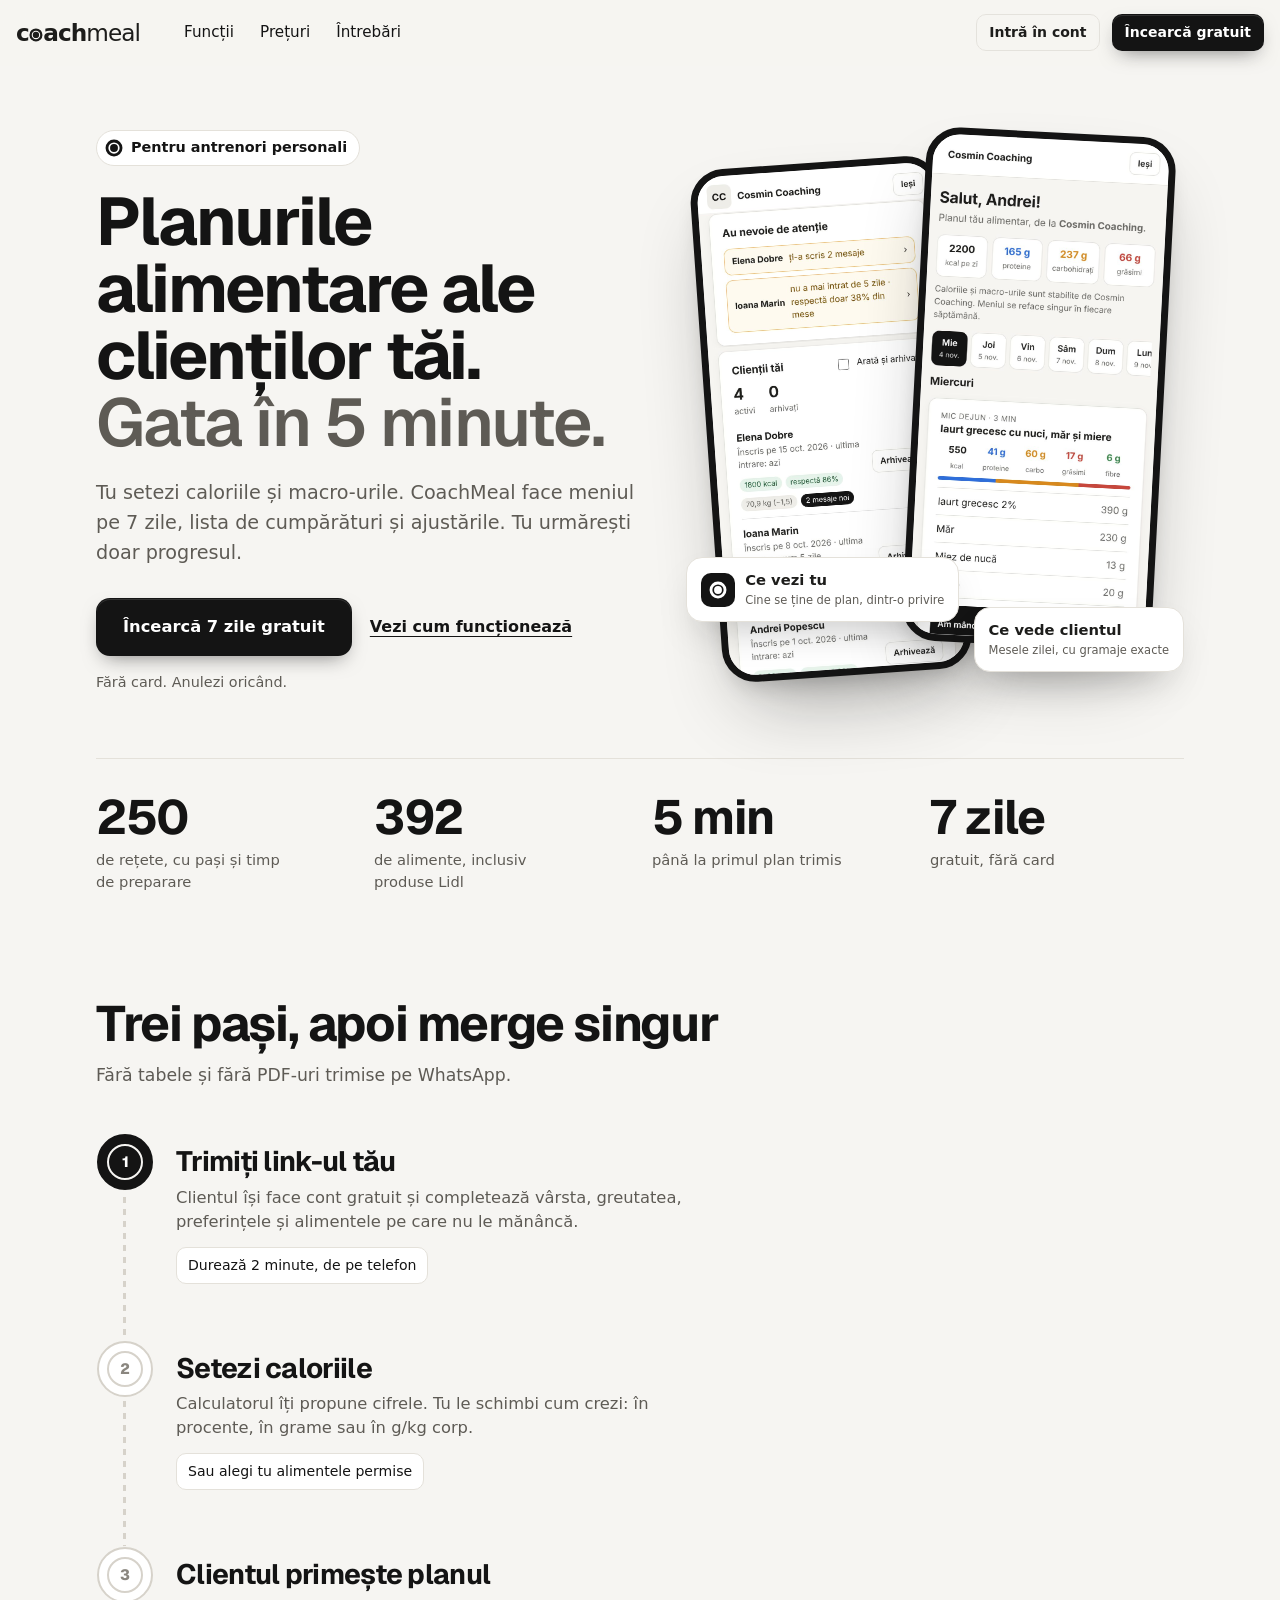
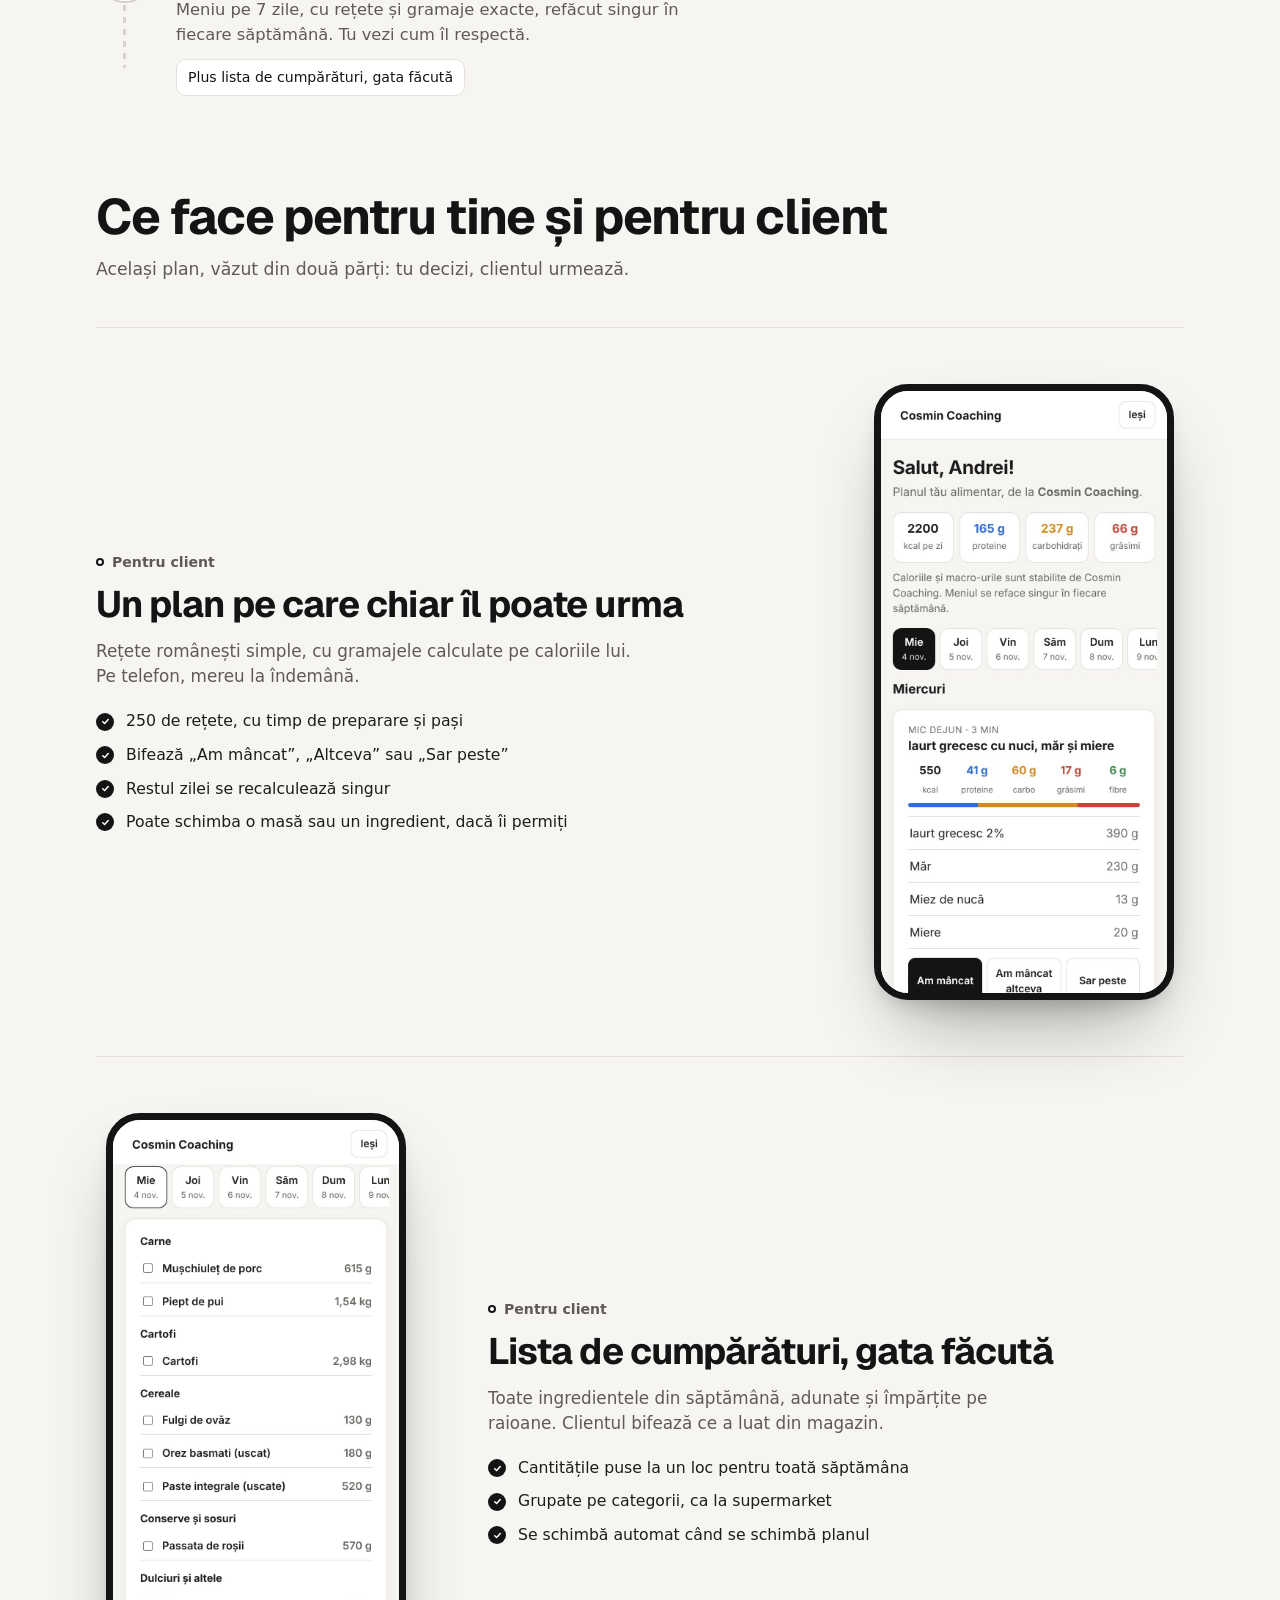
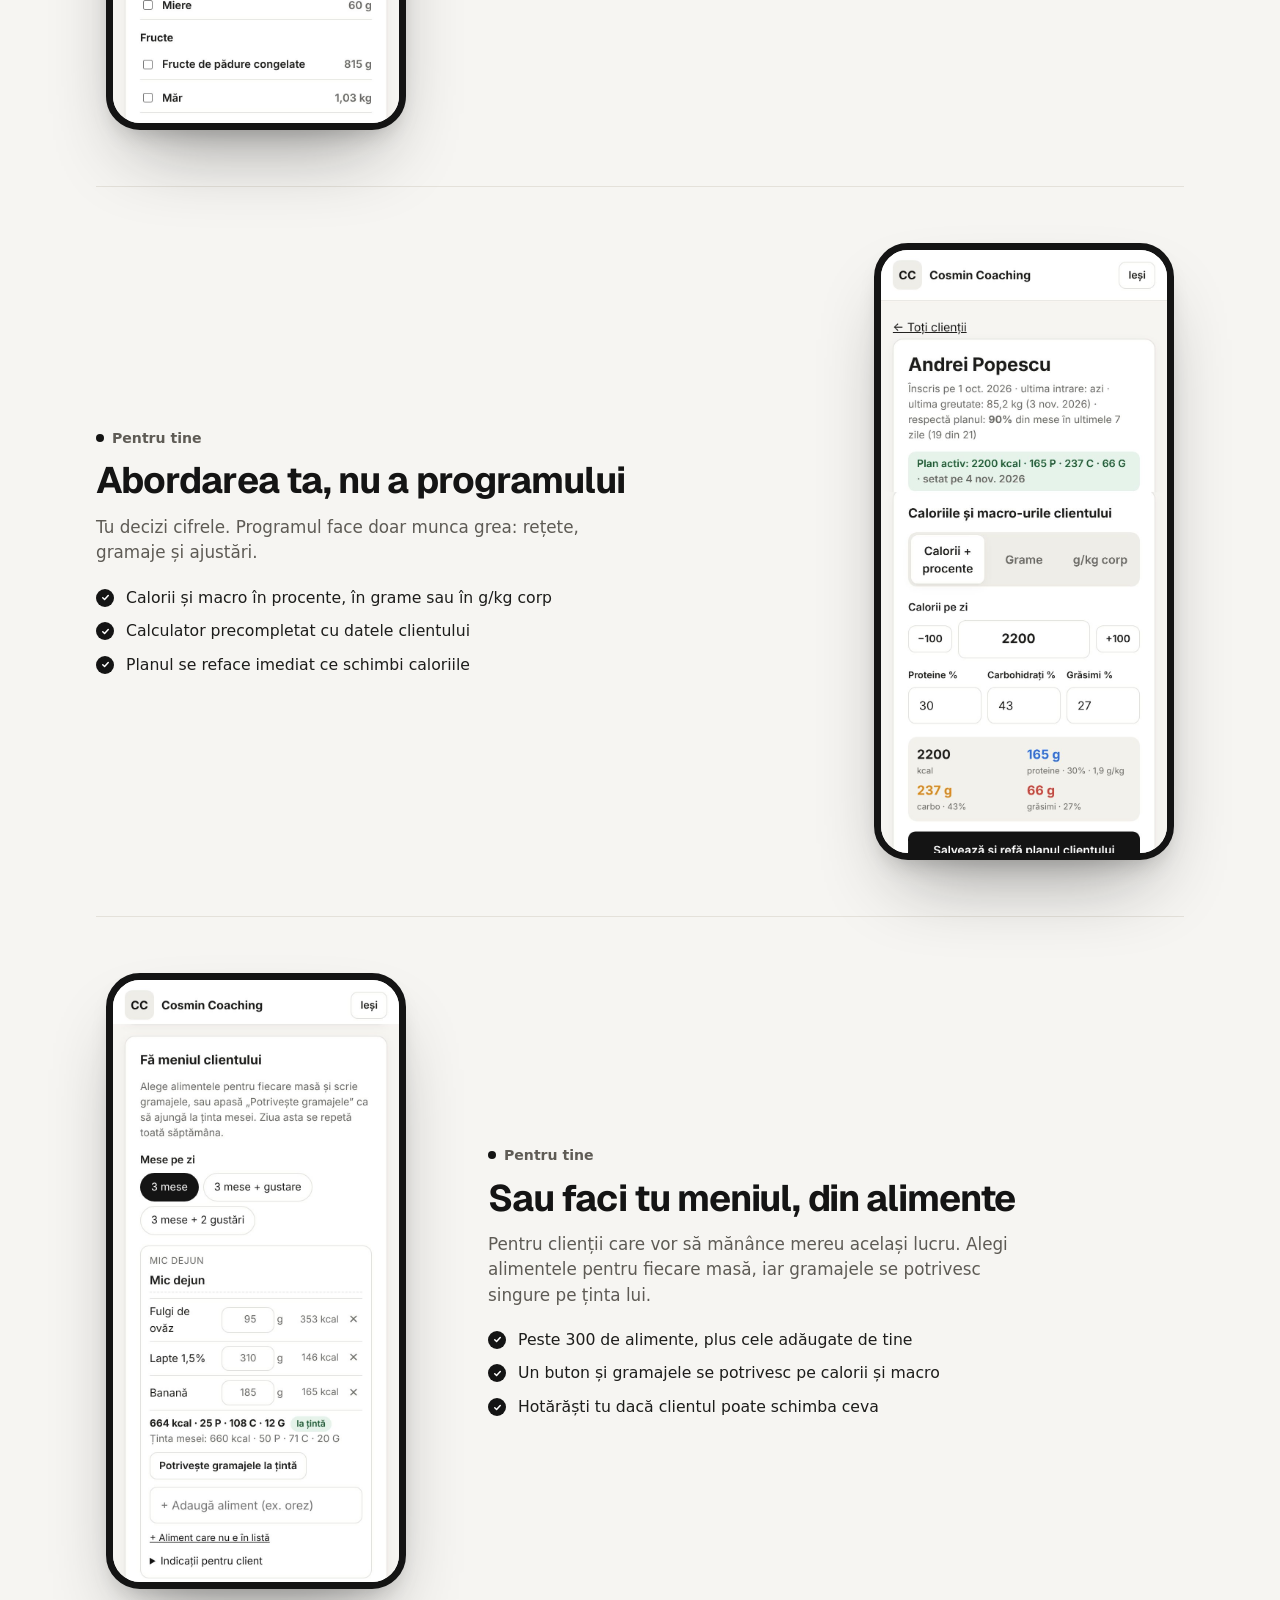
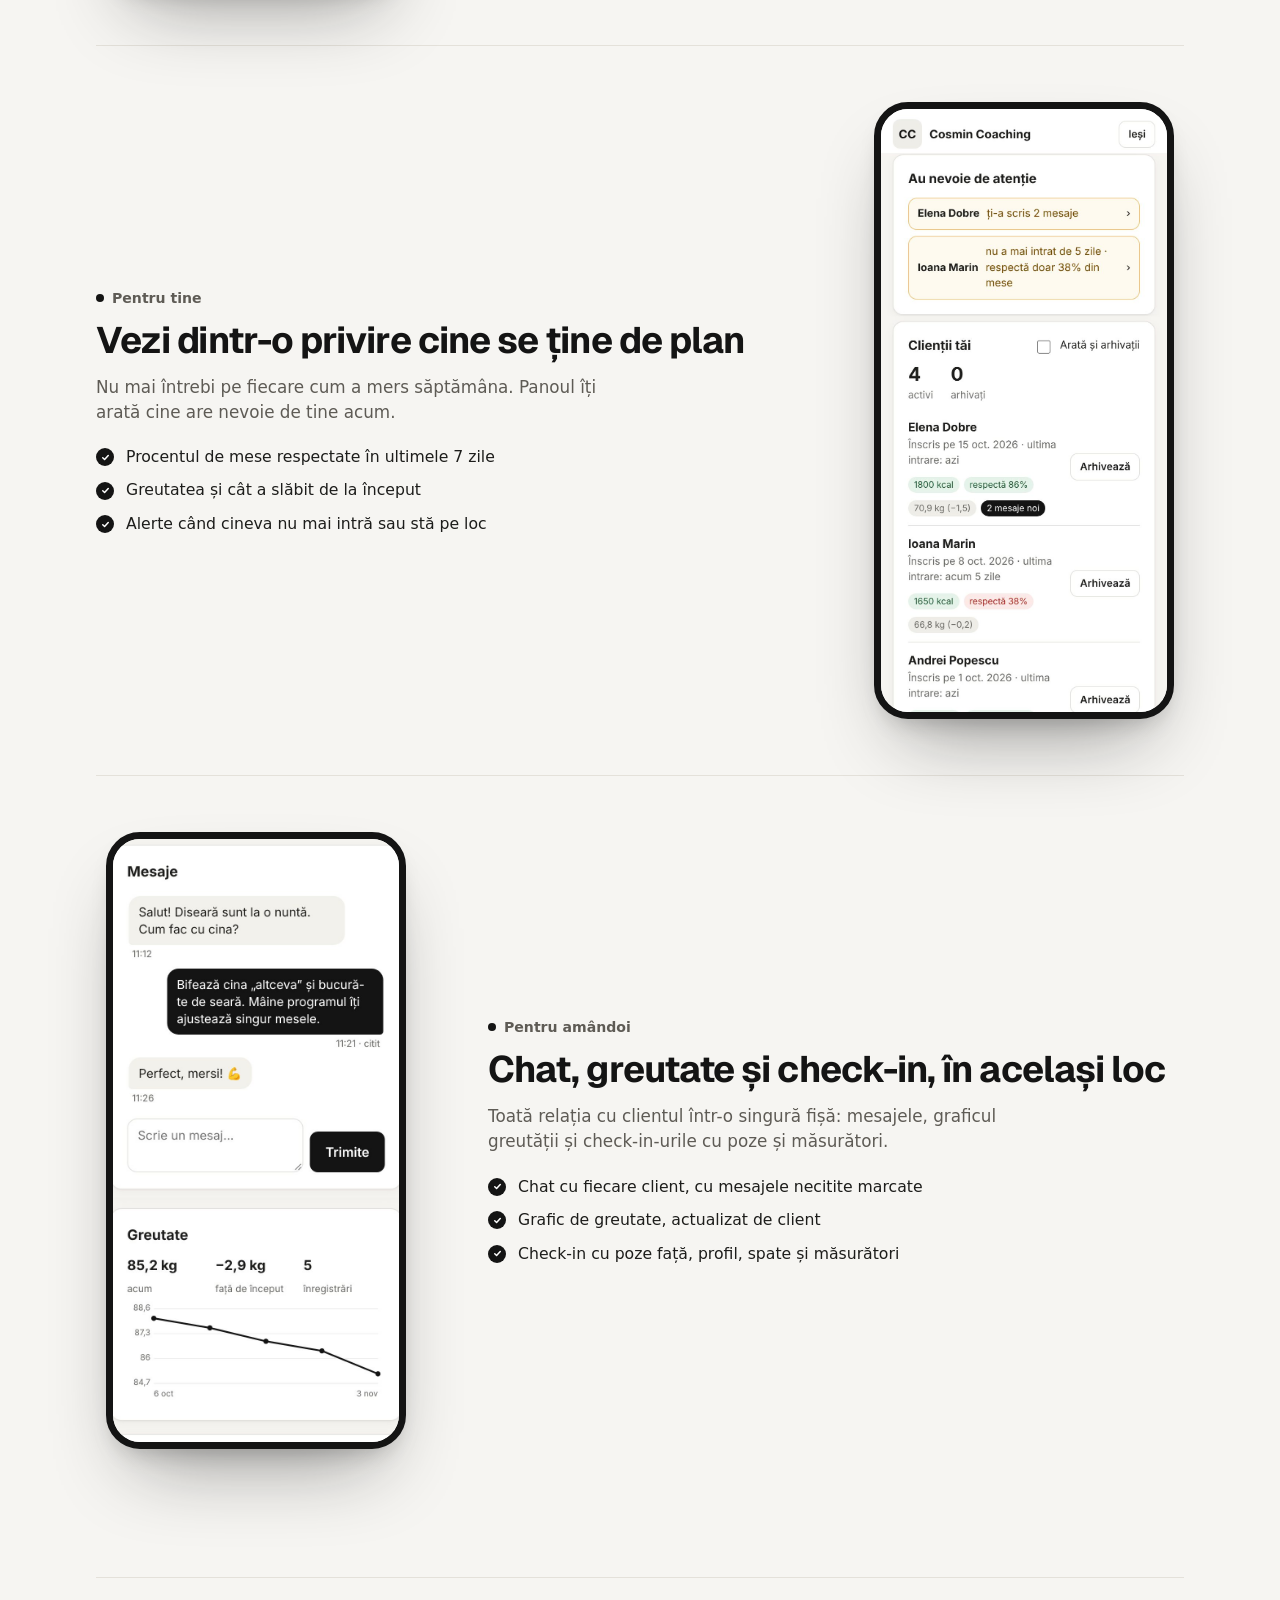
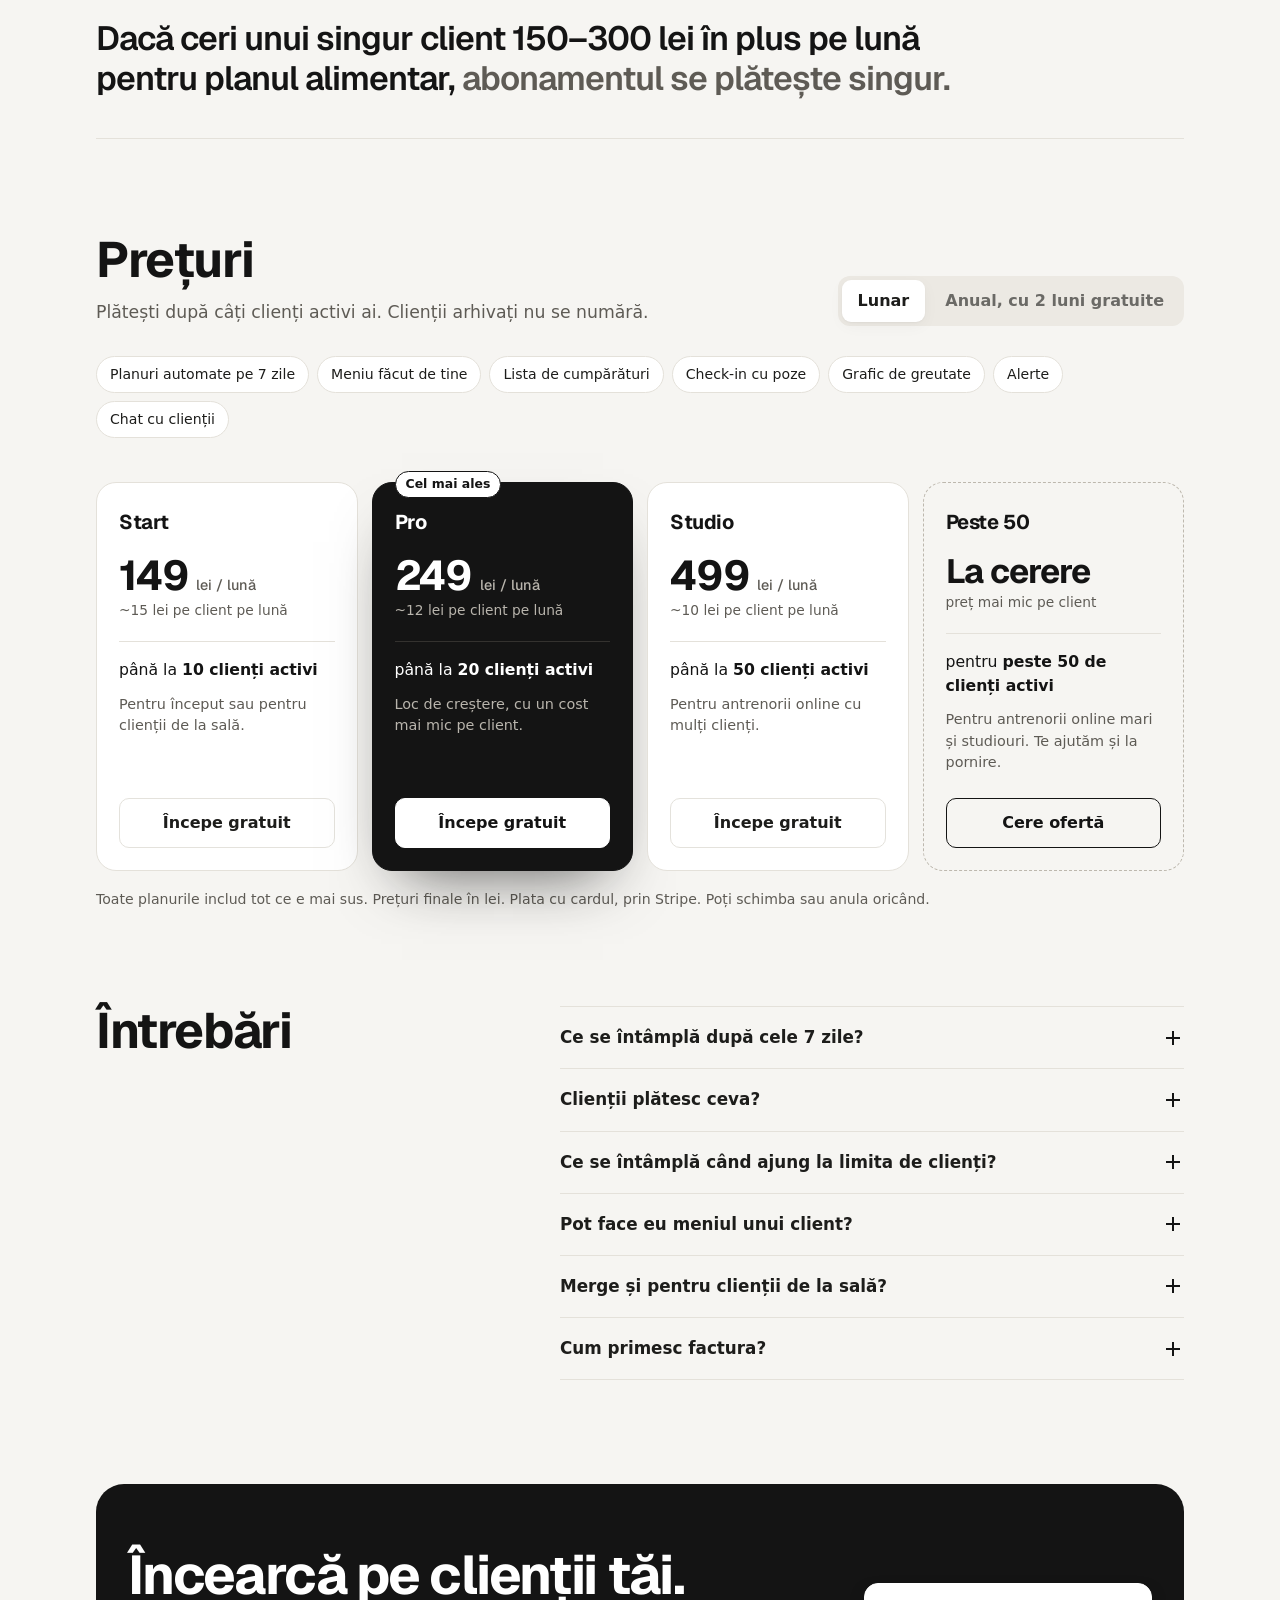
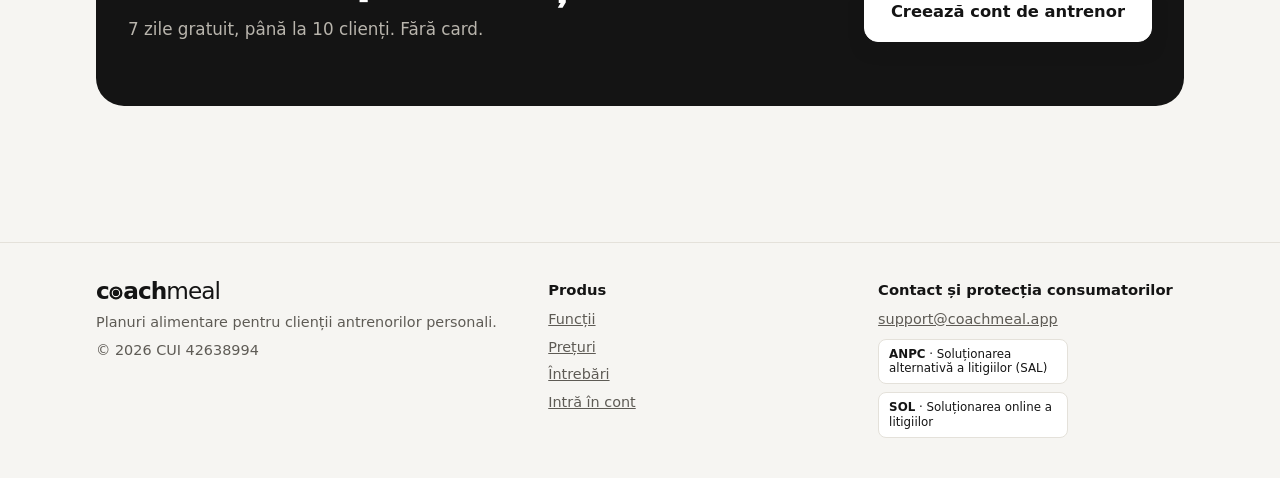
==== commit acf975f2: "Add files via upload" ====
--- a/site/index.html
+++ b/site/index.html
@@ -12,7 +12,7 @@
 <meta name="theme-color" content="#ffffff">
 <meta name="apple-mobile-web-app-title" content="CoachMeal">
 <link rel="preconnect" href="https://fonts.googleapis.com"><link rel="preconnect" href="https://fonts.gstatic.com" crossorigin>
-<link rel="stylesheet" href="https://fonts.googleapis.com/css2?family=Bricolage+Grotesque:opsz,wght@12..96,600;12..96,700;12..96,800&display=swap">
+<link rel="stylesheet" href="https://fonts.googleapis.com/css2?family=Geist:wght@400;500;600;700;800&display=swap">
 <link rel="stylesheet" href="assets/app.css">
 <script>
   // linkurile din emailuri (resetare parolă, confirmare cont) ajung uneori pe adresa principală: le trimitem la intrare
@@ -23,7 +23,7 @@
   /* ---------- pagina de prețuri: tipografie mare, multă respirație, o singură mișcare (linia pașilor) ---------- */
   body.lp { background: #F6F5F2; }
   .lp .wrap { max-width: 1120px; padding-top: 0; }
-  .lp h1, .lp h2, .lp h3 { font-family: 'Bricolage Grotesque', ui-sans-serif, system-ui, sans-serif; color: #141414; }
+  .lp h1, .lp h2, .lp h3 { font-family: 'Geist', ui-sans-serif, system-ui, sans-serif; color: #141414; }
   html { scroll-behavior: smooth; scroll-padding-top: 76px; }
   @media (prefers-reduced-motion: reduce) { html { scroll-behavior: auto; } }
   .lp a:focus-visible, .lp button:focus-visible, .lp summary:focus-visible { outline: 2px solid #141414; outline-offset: 3px; border-radius: 8px; }
@@ -43,7 +43,7 @@
   .hero-txt { max-width: 560px; }
   .hero .kicker { display: inline-flex; align-items: center; gap: 8px; font-size: .9rem; font-weight: 600; color: #141414; background: #fff; border: 1px solid #E4E1DA; border-radius: 99px; padding: 6px 12px 6px 8px; margin-bottom: 22px; }
   .hero .kicker svg { flex: none; }
-  .hero h1 { font-size: clamp(2.5rem, 6.4vw, 4.6rem); line-height: .98; letter-spacing: -.045em; font-weight: 800; margin: 0 0 22px; }
+  .hero h1 { font-size: clamp(2.4rem, 6vw, 4.2rem); line-height: 1; letter-spacing: -.03em; font-weight: 700; margin: 0 0 22px; }
   .hero h1 span { display: block; font-weight: 600; color: #5E5B55; }
   .hero .lead { font-size: clamp(1.05rem, 1.6vw, 1.2rem); line-height: 1.55; color: #5E5B55; margin: 0 0 30px; max-width: 30em; }
   .cta-row { display: flex; flex-wrap: wrap; align-items: center; gap: 12px 18px; }
@@ -79,13 +79,13 @@
 
   /* cifre: doar text, fără cutii */
   .figures { display: grid; grid-template-columns: repeat(4, 1fr); gap: 24px; padding: 34px 0 10px; border-top: 1px solid #E4E1DA; margin-top: 24px; }
-  .figures b { display: block; font-family: 'Bricolage Grotesque', ui-sans-serif, system-ui, sans-serif; font-size: clamp(2rem, 4.4vw, 3rem); font-weight: 800; letter-spacing: -.04em; line-height: 1; color: #141414; }
+  .figures b { display: block; font-family: 'Geist', ui-sans-serif, system-ui, sans-serif; font-size: clamp(2rem, 4.4vw, 3rem); font-weight: 700; letter-spacing: -.028em; line-height: 1; color: #141414; }
   .figures span { display: block; margin-top: 8px; font-size: .92rem; color: #5E5B55; max-width: 14em; }
   @media (max-width: 720px) { .figures { grid-template-columns: repeat(2, 1fr); gap: 26px 16px; } }
 
   /* titluri de secțiune */
   .sec { padding: 96px 0 0; }
-  .sec-h { font-size: clamp(2rem, 4.6vw, 3.1rem); line-height: 1.02; letter-spacing: -.04em; font-weight: 800; margin: 0 0 14px; max-width: 16em; }
+  .sec-h { font-size: clamp(2rem, 4.6vw, 3.1rem); line-height: 1.02; letter-spacing: -.028em; font-weight: 700; margin: 0 0 14px; max-width: 16em; }
   .sec-p { color: #5E5B55; font-size: 1.08rem; margin: 0 0 44px; max-width: 34em; }
   @media (max-width: 720px) { .sec { padding-top: 72px; } }
 
@@ -100,7 +100,7 @@
   .plate svg { display: block; }
   .plate .rim { fill: #fff; stroke: #D6D2CA; stroke-width: 2; transition: fill .35s, stroke .35s; }
   .plate .well { fill: none; stroke: #D6D2CA; stroke-width: 2; transition: stroke .35s; }
-  .plate text { font: 800 15px 'Bricolage Grotesque', system-ui, sans-serif; fill: #8A867F; transition: fill .35s; }
+  .plate text { font: 800 15px 'Geist', system-ui, sans-serif; fill: #8A867F; transition: fill .35s; }
   .route .stop.on .rim { fill: #141414; stroke: #141414; }
   .route .stop.on .well { stroke: #F6F5F2; }
   .route .stop.on text { fill: #fff; }
@@ -113,7 +113,7 @@
   .feat { display: grid; grid-template-columns: 1fr 320px; gap: 72px; align-items: center; padding: 56px 0; border-top: 1px solid #E4E1DA; }
   .feat:nth-of-type(even) { grid-template-columns: 320px 1fr; }
   .feat:nth-of-type(even) .feat-txt { order: 2; }
-  .feat h2 { font-size: clamp(1.6rem, 3.4vw, 2.3rem); line-height: 1.08; letter-spacing: -.035em; font-weight: 800; margin: 0 0 14px; }
+  .feat h2 { font-size: clamp(1.6rem, 3.4vw, 2.3rem); line-height: 1.08; letter-spacing: -.025em; font-weight: 700; margin: 0 0 14px; }
   .feat p { color: #5E5B55; margin: 0 0 20px; font-size: 1.05rem; max-width: 32em; }
   .feat ul { list-style: none; padding: 0; margin: 0; display: grid; gap: 10px; }
   .feat li { padding-left: 30px; position: relative; font-size: .98rem; }
@@ -130,7 +130,7 @@
 
   /* socoteala */
   .calc { margin: 72px 0 0; padding: 40px 0; border-top: 1px solid #E4E1DA; border-bottom: 1px solid #E4E1DA; }
-  .calc p { margin: 0; font-family: 'Bricolage Grotesque', ui-sans-serif, system-ui, sans-serif; font-size: clamp(1.4rem, 3.2vw, 2.1rem); line-height: 1.2; letter-spacing: -.03em; font-weight: 600; max-width: 26em; color: #141414; }
+  .calc p { margin: 0; font-family: 'Geist', ui-sans-serif, system-ui, sans-serif; font-size: clamp(1.4rem, 3.2vw, 2.1rem); line-height: 1.2; letter-spacing: -.03em; font-weight: 600; max-width: 26em; color: #141414; }
   .calc p span { color: #5E5B55; }
 
   /* prețuri */
@@ -145,8 +145,8 @@
   @media (max-width: 560px) { .lp .plans { grid-template-columns: 1fr; } }
   .lp .plan { position: relative; display: flex; flex-direction: column; gap: 4px; background: #fff; border: 1px solid #E4E1DA; border-radius: 20px; padding: 24px 22px 22px; box-shadow: none; color: #141414; }
   .lp .plan h3 { margin: 0 0 14px; font-size: 1.25rem; letter-spacing: -.02em; }
-  .lp .plan .price { font-family: 'Bricolage Grotesque', ui-sans-serif, system-ui, sans-serif; font-size: 2.6rem; font-weight: 800; letter-spacing: -.045em; line-height: 1; }
-  .lp .plan .price small { font-family: system-ui, -apple-system, 'Segoe UI', Roboto, sans-serif; font-size: .9rem; font-weight: 500; letter-spacing: 0; color: #5E5B55; }
+  .lp .plan .price { font-family: 'Geist', ui-sans-serif, system-ui, sans-serif; font-size: 2.6rem; font-weight: 700; letter-spacing: -.03em; line-height: 1; }
+  .lp .plan .price small { font-family: 'Geist', system-ui, sans-serif; font-size: .9rem; font-weight: 500; letter-spacing: 0; color: #5E5B55; }
   .lp .plan .sub { font-size: .86rem; color: #5E5B55; min-height: 1.3em; }
   .lp .plan .cap { margin: 16px 0 2px; padding-top: 16px; border-top: 1px solid #E4E1DA; font-size: .98rem; }
   .lp .plan .note2 { color: #5E5B55; font-size: .9rem; margin: 6px 0 20px; flex: 1; }
@@ -176,7 +176,7 @@
 
   /* îndemnul de la final */
   .closing { margin: 104px 0 0; background: #141414; color: #fff; border-radius: 28px; padding: 64px 32px; display: grid; grid-template-columns: 1fr auto; gap: 28px; align-items: end; }
-  .closing h2 { color: #fff; font-size: clamp(2rem, 5vw, 3.4rem); line-height: 1; letter-spacing: -.045em; font-weight: 800; margin: 0 0 14px; }
+  .closing h2 { color: #fff; font-size: clamp(2rem, 5vw, 3.4rem); line-height: 1; letter-spacing: -.03em; font-weight: 700; margin: 0 0 14px; }
   .closing p { margin: 0; color: #B9B5AD; font-size: 1.05rem; }
   .closing .btn { background: #fff; color: #141414; border-color: #fff; box-shadow: none; }
   @media (max-width: 720px) { .closing { grid-template-columns: 1fr; padding: 44px 24px; border-radius: 22px; margin-top: 80px; } }
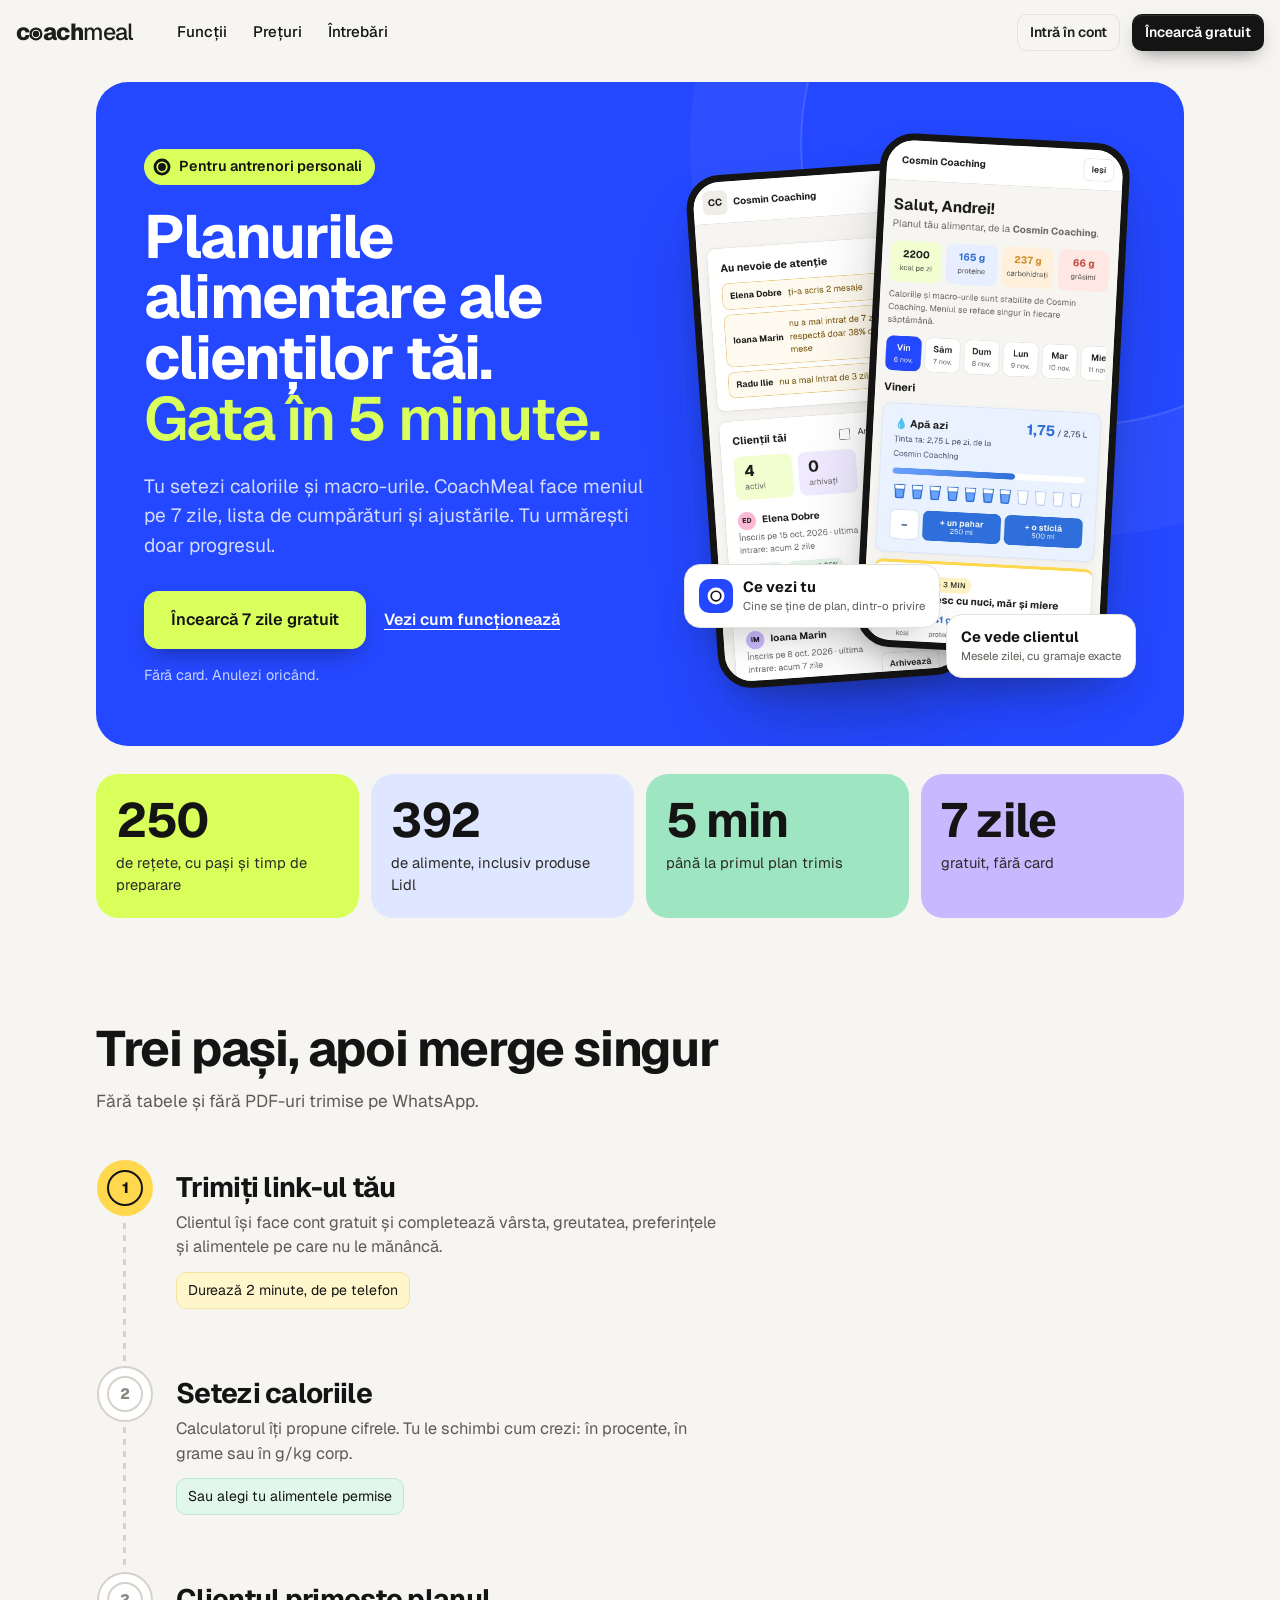
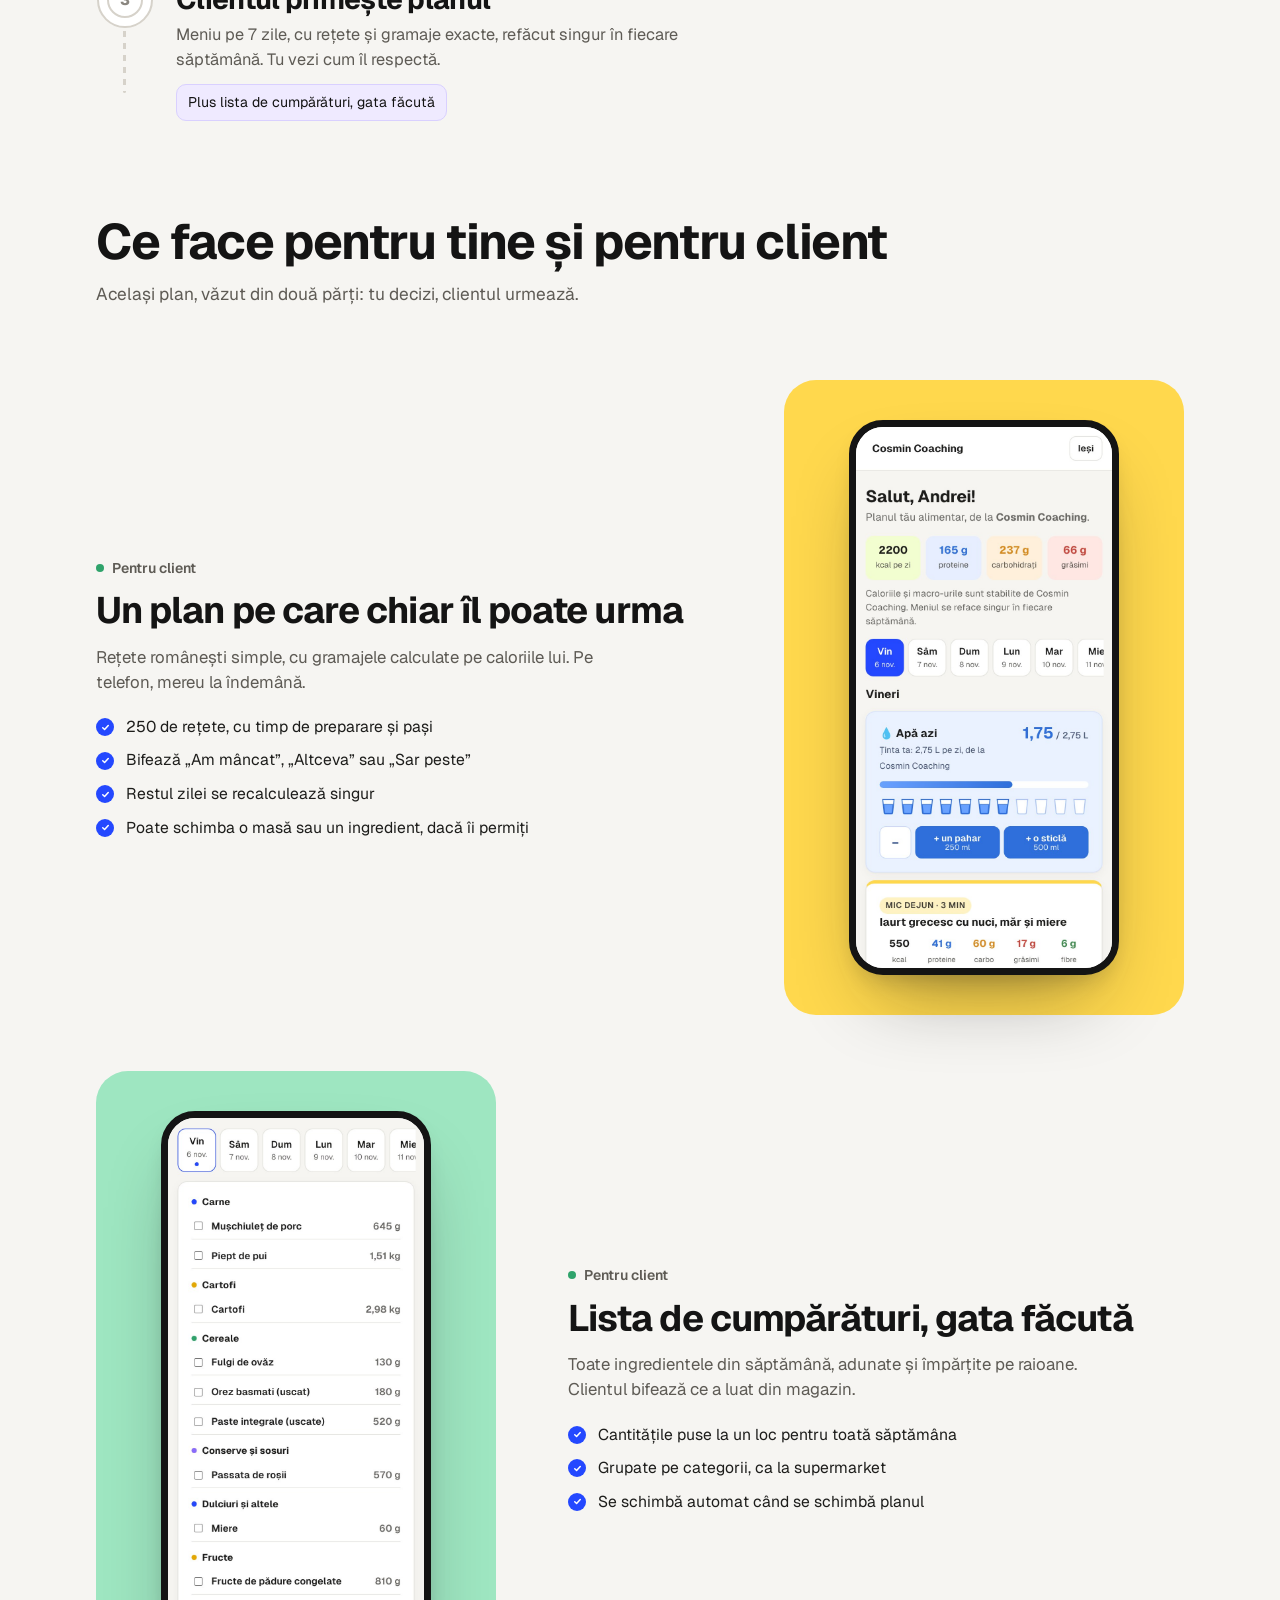
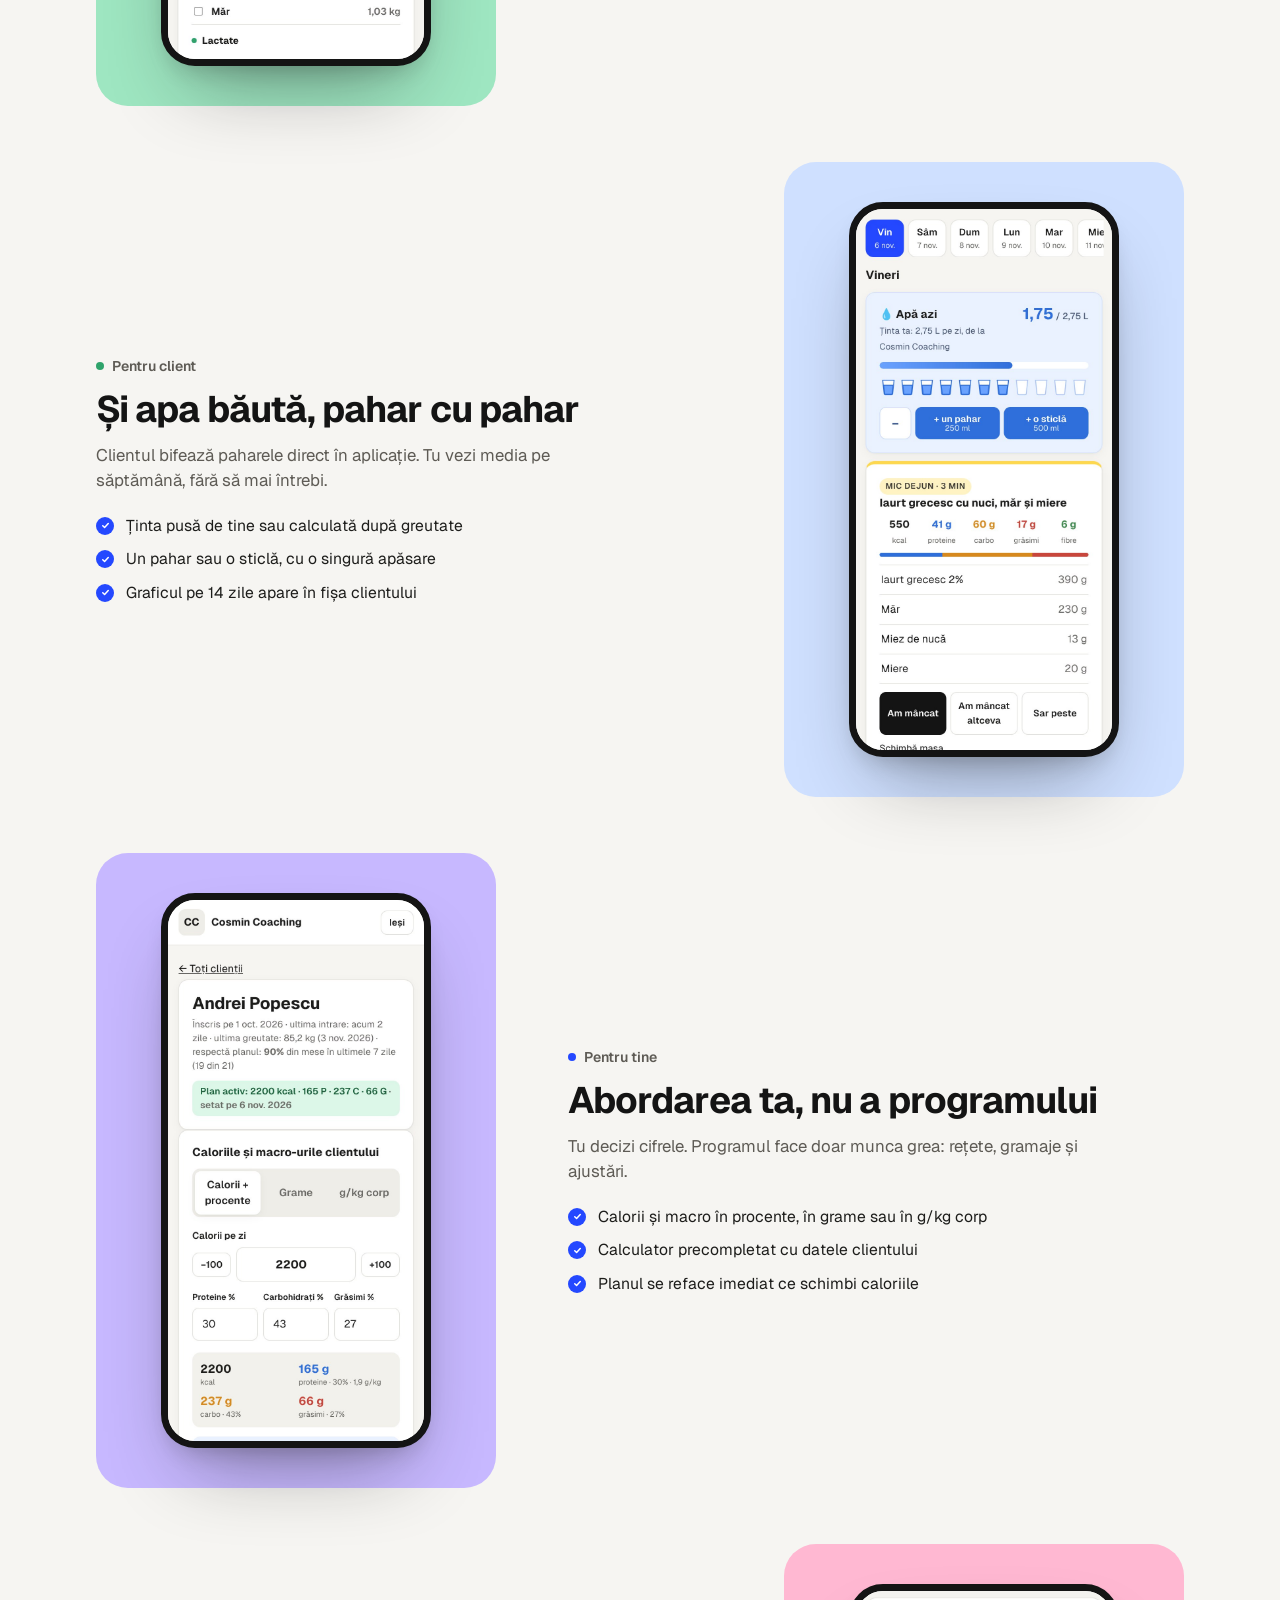
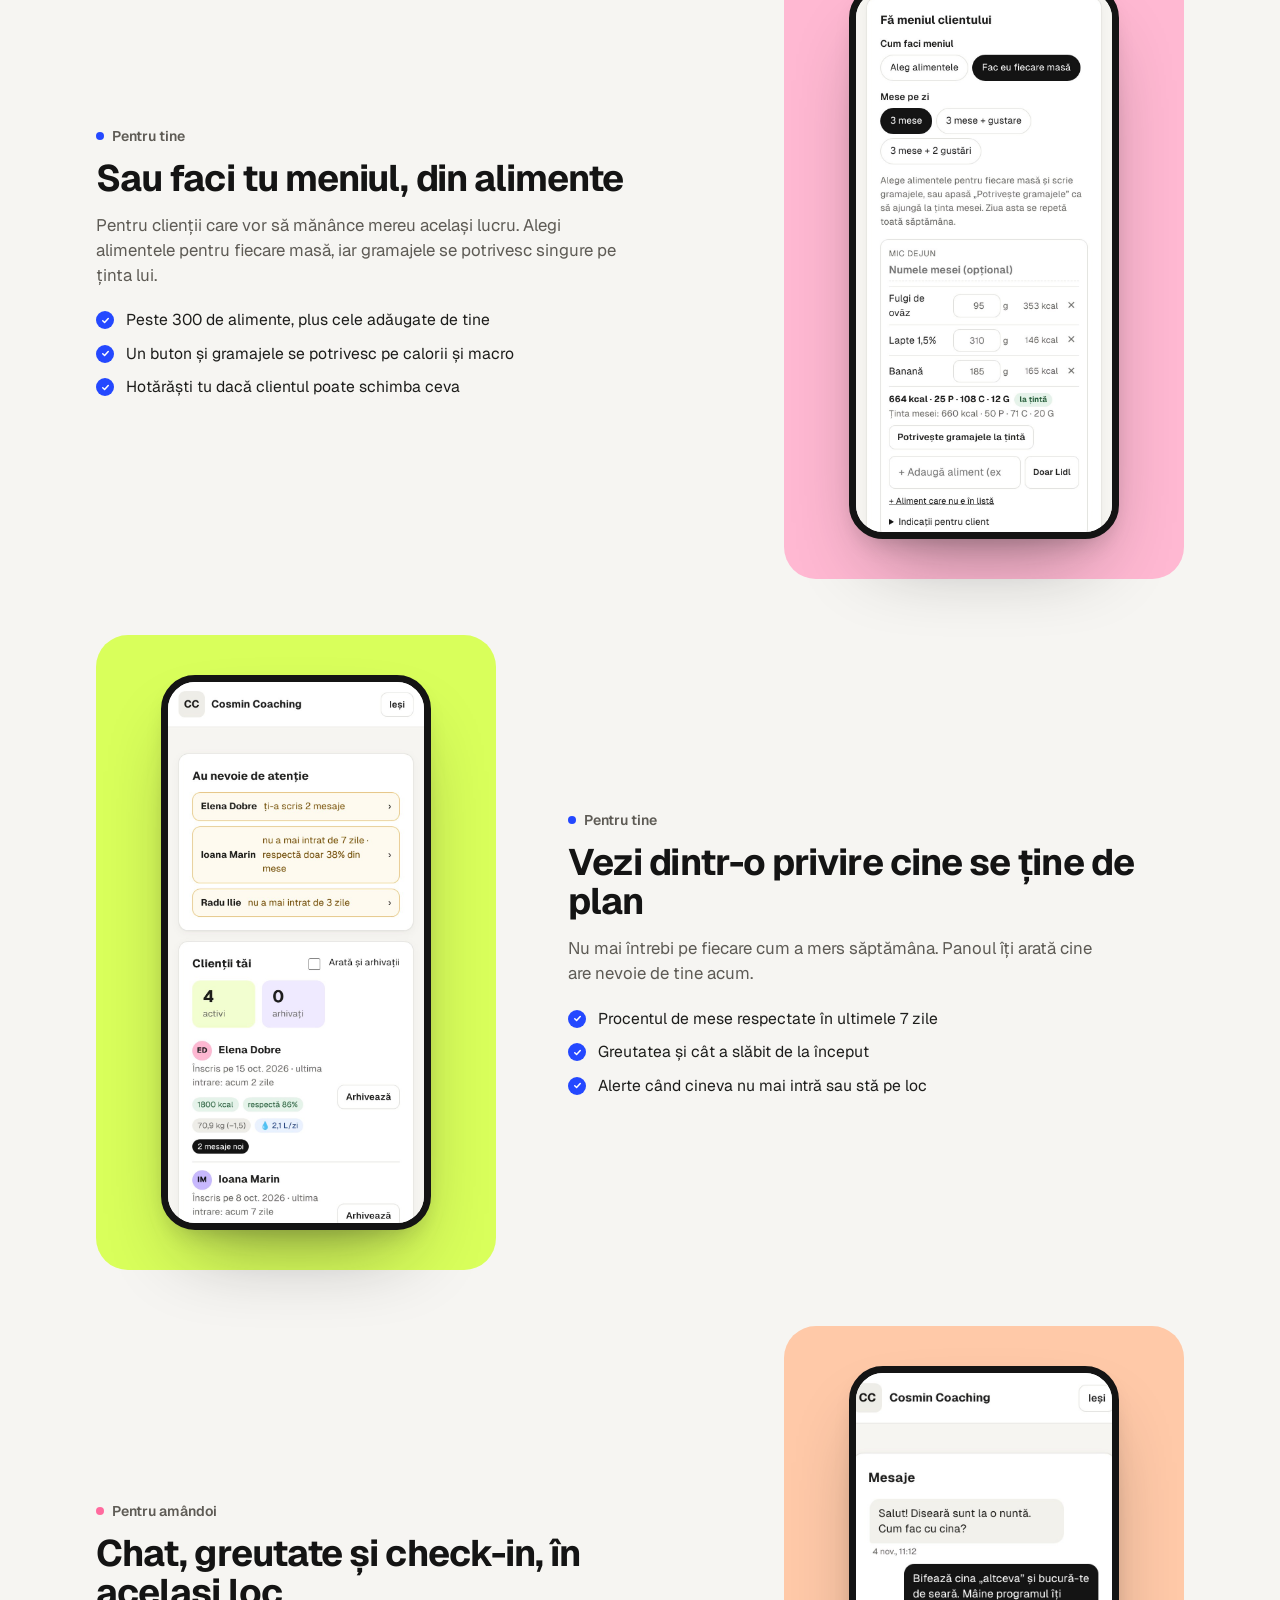
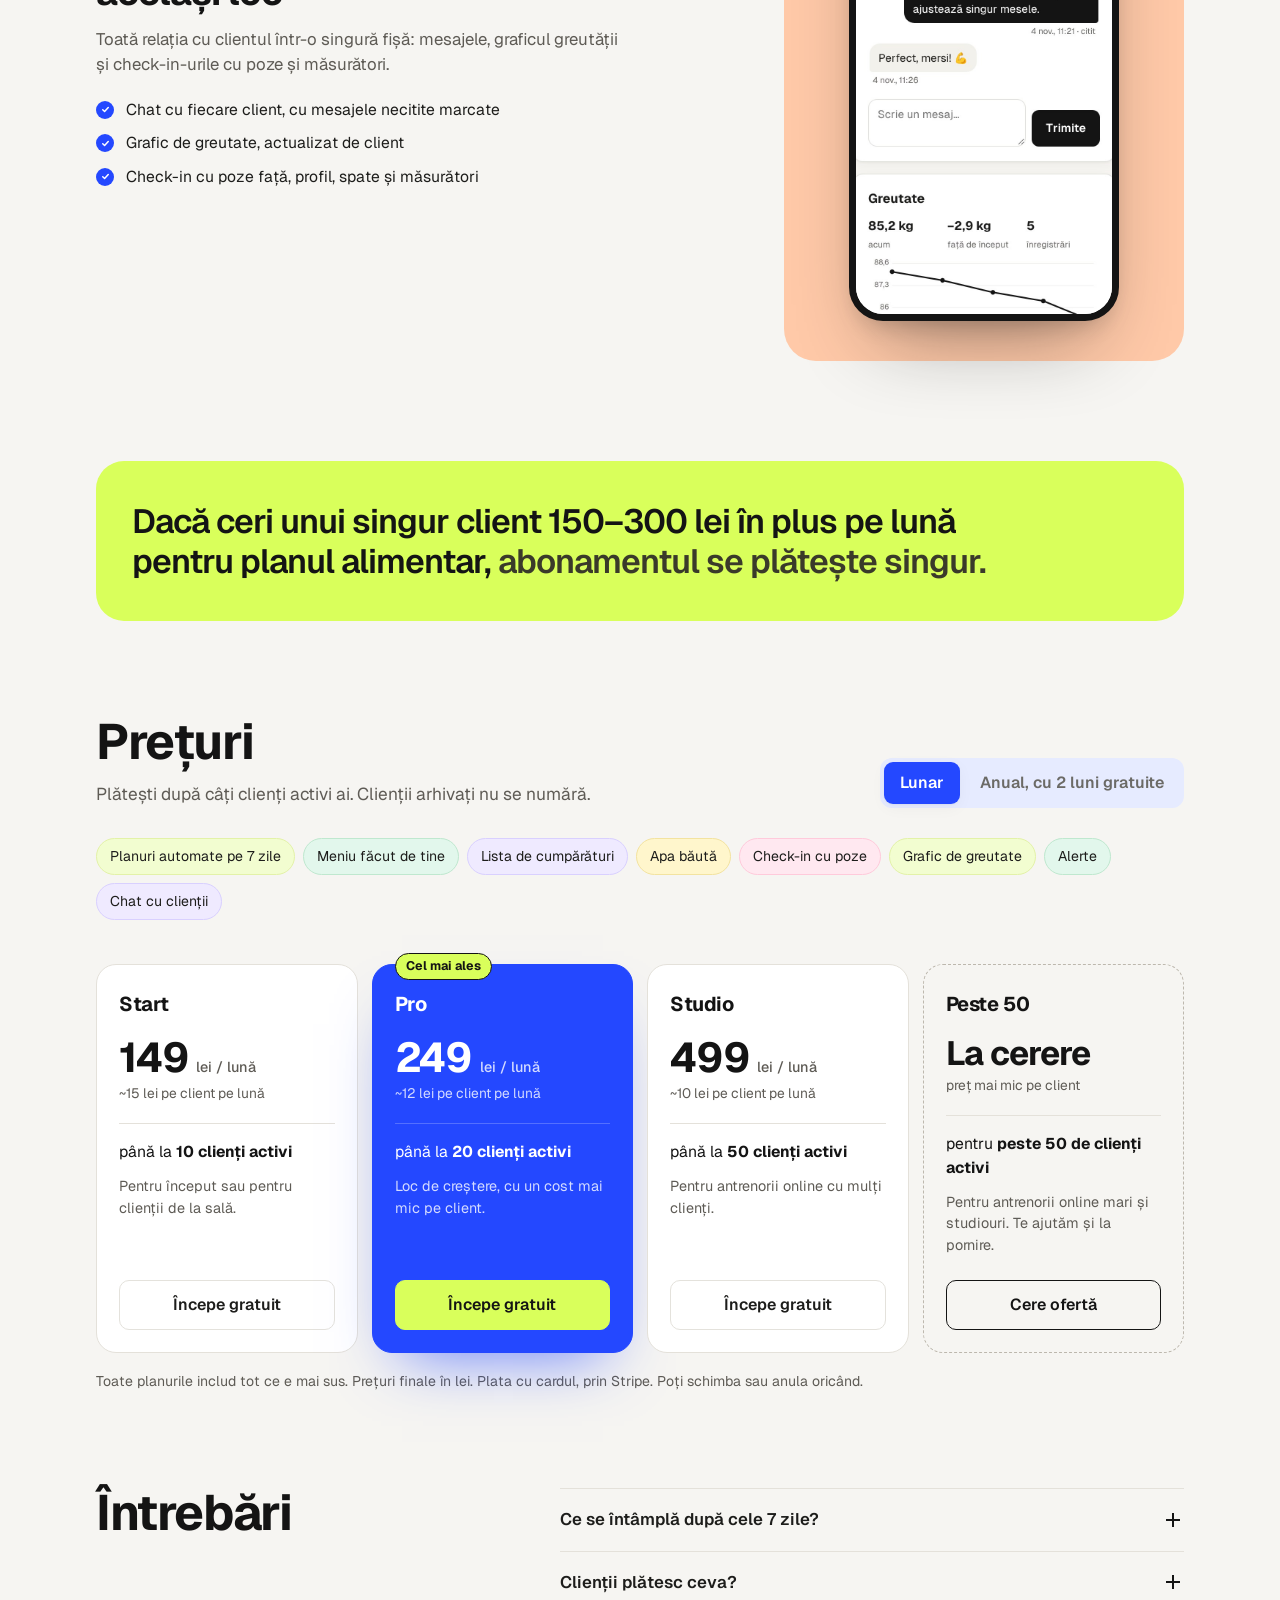
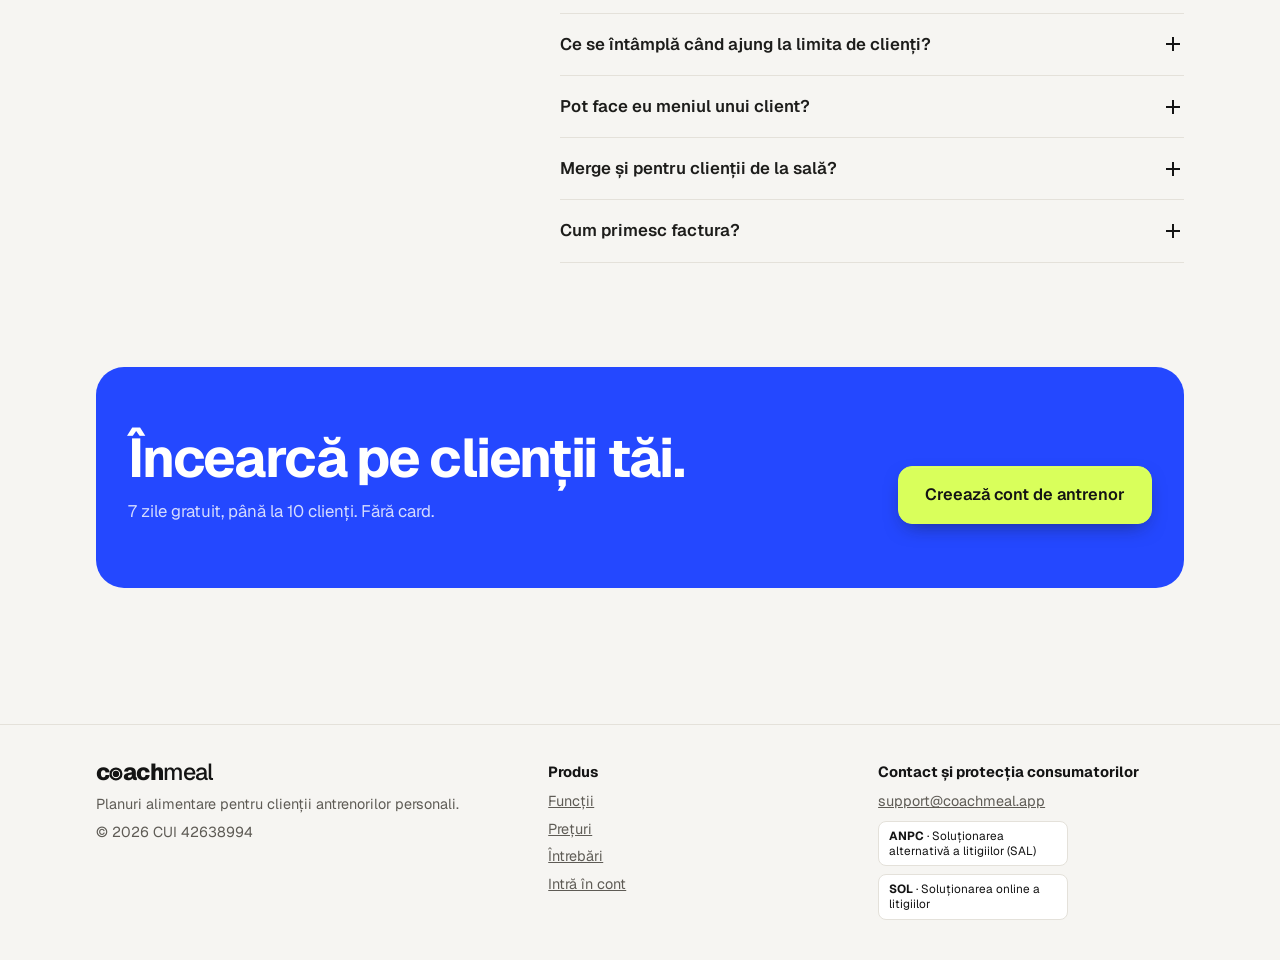
==== commit 62355f28: "Add files via upload" ====
--- a/site/index.html
+++ b/site/index.html
@@ -193,6 +193,84 @@
   .anpc a { display: inline-block; border: 1px solid #E4E1DA; border-radius: 8px; padding: 7px 10px; font-size: .74rem; line-height: 1.25; text-decoration: none; color: #141414; background: #fff; max-width: 190px; }
   .anpc a b { display: inline; margin: 0; font-size: .74rem; }
   @media (max-width: 720px) { .foot-in { grid-template-columns: 1fr; } }
+
+  /* ---------- culoare: aceeași paletă ca aplicația și Instagram ---------- */
+  :root { --blue: #2448FF; --lime: #D9FF5B; --mint: #9EE6C1; --lilac: #C7B8FF; --yellow: #FFD84D; --pink: #FFB8D2; }
+  .hero { background: var(--blue); color: #fff; border-radius: 32px; padding: 56px 48px 48px; margin-top: 16px; position: relative; overflow: hidden; }
+  .hero::before { content: ""; position: absolute; right: -180px; top: -220px; width: 560px; height: 560px; border-radius: 50%; border: 2px solid rgba(255,255,255,.14); box-shadow: 0 0 0 110px rgba(255,255,255,.04); pointer-events: none; }
+  .hero > * { position: relative; }
+  .lp .hero h1 { color: #fff; font-size: clamp(2.3rem, 5.2vw, 3.8rem); }
+  .hero h1 span { color: var(--lime); }
+  .hero .lead { color: #D4DBFF; }
+  .hero .kicker { background: var(--lime); border-color: var(--lime); }
+  .lp .hero .btn { background: var(--lime); color: #141414; border-color: var(--lime); box-shadow: 0 10px 24px -10px rgba(0,0,0,.45); }
+  .hero .link-plain { color: #fff; }
+  .hero .reassure { color: #C9D2FF; }
+  .hero .note { color: #141414; text-align: left; }
+  .hero .note .dot { background: var(--blue); }
+  @media (max-width: 900px) { .hero { padding: 40px 22px 28px; border-radius: 26px; } }
+  @media (max-width: 480px) { .hero { margin-left: -4px; margin-right: -4px; } }
+
+  .figures { border-top: 0; gap: 12px; padding-top: 16px; margin-top: 12px; }
+  .figures > div { border-radius: 22px; padding: 22px 20px; }
+  .figures > div:nth-child(1) { background: var(--lime); }
+  .figures > div:nth-child(2) { background: #dfe6ff; }
+  .figures > div:nth-child(3) { background: var(--mint); }
+  .figures > div:nth-child(4) { background: var(--lilac); }
+  .figures span { color: #2c2b28; }
+  @media (max-width: 720px) { .figures { gap: 10px; } }
+
+  .route .fill { background: var(--blue); }
+  .route .stop:nth-child(2).on .rim { fill: var(--yellow); stroke: var(--yellow); }
+  .route .stop:nth-child(3).on .rim { fill: var(--mint); stroke: var(--mint); }
+  .route .stop:nth-child(4).on .rim { fill: var(--lilac); stroke: var(--lilac); }
+  .route .stop.on .well { stroke: #141414; }
+  .route .stop.on text { fill: #141414; }
+  .route .stop:nth-child(2) .tip { background: #fff6cc; border-color: #f3e3a0; }
+  .route .stop:nth-child(3) .tip { background: #e2f7ec; border-color: #bfe8cf; }
+  .route .stop:nth-child(4) .tip { background: #efeaff; border-color: #d9d0ff; }
+
+  .feat { grid-template-columns: 1fr 400px; border-top: 0; padding: 28px 0; }
+  .feat:nth-of-type(even) { grid-template-columns: 400px 1fr; }
+  .art { border-radius: 32px; padding: 40px 0; display: grid; place-items: center; background: #dfe6ff; }
+  .feat:nth-of-type(7n+1) .art { background: var(--yellow); }
+  .feat:nth-of-type(7n+2) .art { background: var(--mint); }
+  .feat:nth-of-type(7n+3) .art { background: #cfe0ff; }
+  .feat:nth-of-type(7n+4) .art { background: var(--lilac); }
+  .feat:nth-of-type(7n+5) .art { background: var(--pink); }
+  .feat:nth-of-type(7n+6) .art { background: var(--lime); }
+  .feat:nth-of-type(7n+7) .art { background: #ffc9a8; }
+  .feat .art .phone { max-width: 270px; width: 72%; }
+  .feat li::before { background-color: var(--blue); }
+  .who::before { background: var(--blue); }
+  .who.cl::before { background: #2fa36b; box-shadow: none; }
+  .who.both::before { background: #ff6a9e; }
+  @media (max-width: 760px) {
+    .feat, .feat:nth-of-type(even) { grid-template-columns: 1fr; gap: 22px; padding: 24px 0; }
+    .art { padding: 30px 0; border-radius: 26px; }
+    .feat .art .phone { max-width: 230px; }
+  }
+
+  .calc { background: var(--lime); border: 0; border-radius: 28px; padding: 40px 36px; }
+  .calc p span { color: #3a3a2a; }
+  @media (max-width: 720px) { .calc { padding: 30px 22px; border-radius: 22px; } }
+
+  .lp .tabs { background: #e6ebff; }
+  .lp .tabs button.on { background: var(--blue); color: #fff; }
+  .incl span:nth-child(5n+1) { background: #f2fdd0; border-color: #e3f2a8; }
+  .incl span:nth-child(5n+2) { background: #e2f7ec; border-color: #bfe8cf; }
+  .incl span:nth-child(5n+3) { background: #efeaff; border-color: #d9d0ff; }
+  .incl span:nth-child(5n+4) { background: #fff6cc; border-color: #f3e3a0; }
+  .incl span:nth-child(5n+5) { background: #ffe8f0; border-color: #ffcadb; }
+  .lp .plan.best { background: var(--blue); border-color: var(--blue); box-shadow: 0 30px 60px -30px rgba(36,72,255,.7); }
+  .lp .plan.best .price small, .lp .plan.best .sub, .lp .plan.best .note2 { color: #D4DBFF; }
+  .lp .plan.best .cap { border-top-color: rgba(255,255,255,.22); }
+  .lp .plan.best .btn { background: var(--lime); border-color: var(--lime); color: #141414; }
+  .lp .plan .plan-tag { background: var(--lime); border-color: #141414; }
+
+  .closing { background: var(--blue); }
+  .closing p { color: #D4DBFF; }
+  .closing .btn { background: var(--lime); border-color: var(--lime); }
 </style>
 </head>
 <body class="lp">
@@ -206,8 +284,8 @@
 <main class="wrap">
   <section class="hero">
     <div class="hero-txt">
-      <span class="kicker"><svg width="18" height="18" viewBox="0 0 64 64" aria-hidden="true"><circle cx="32" cy="32" r="30" fill="#141414"/><circle cx="32" cy="32" r="17" fill="none" stroke="#fff" stroke-width="6"/></svg>Pentru antrenori personali</span>
-      <h1>Planurile alimentare ale clienților tăi. <span>Gata în 5 minute.</span></h1>
+      <span class="kicker"><svg width="18" height="18" viewBox="0 0 64 64" aria-hidden="true"><circle cx="32" cy="32" r="30" fill="#141414"/><circle cx="32" cy="32" r="17" fill="none" stroke="#D9FF5B" stroke-width="6"/></svg>Pentru antrenori personali</span>
+      <h1>Planurile alimentare ale clienților tăi. <span>Gata în&nbsp;5&nbsp;minute.</span></h1>
       <p class="lead">Tu setezi caloriile și macro-urile. CoachMeal face meniul pe 7 zile, lista de cumpărături și ajustările. Tu urmărești doar progresul.</p>
       <div class="cta-row">
         <a class="btn btn-xl" href="antrenor.html">Încearcă 7 zile gratuit</a>
@@ -255,7 +333,7 @@
           <li>Poate schimba o masă sau un ingredient, dacă îi permiți</li>
         </ul>
       </div>
-      <div class="phone"><img src="assets/img/plan.jpg" alt="Planul zilei cu mesele și gramajele" loading="lazy"></div>
+      <div class="art"><div class="phone"><img src="assets/img/plan.jpg" alt="Planul zilei cu mesele și gramajele" loading="lazy"></div></div>
     </div>
 
     <div class="feat">
@@ -269,7 +347,21 @@
           <li>Se schimbă automat când se schimbă planul</li>
         </ul>
       </div>
-      <div class="phone"><img src="assets/img/cumparaturi.jpg" alt="Lista de cumpărături pe categorii" loading="lazy"></div>
+      <div class="art"><div class="phone"><img src="assets/img/cumparaturi.jpg" alt="Lista de cumpărături pe categorii" loading="lazy"></div></div>
+    </div>
+
+    <div class="feat">
+      <div class="feat-txt">
+        <span class="who cl">Pentru client</span>
+        <h2>Și apa băută, pahar cu pahar</h2>
+        <p>Clientul bifează paharele direct în aplicație. Tu vezi media pe săptămână, fără să mai întrebi.</p>
+        <ul>
+          <li>Ținta pusă de tine sau calculată după greutate</li>
+          <li>Un pahar sau o sticlă, cu o singură apăsare</li>
+          <li>Graficul pe 14 zile apare în fișa clientului</li>
+        </ul>
+      </div>
+      <div class="art"><div class="phone"><img src="assets/img/apa.jpg" alt="Cardul de apă din aplicația clientului, cu paharele bifate" loading="lazy"></div></div>
     </div>
 
     <div class="feat">
@@ -283,7 +375,7 @@
           <li>Planul se reface imediat ce schimbi caloriile</li>
         </ul>
       </div>
-      <div class="phone"><img src="assets/img/calorii.jpg" alt="Setarea caloriilor și a macro-urilor" loading="lazy"></div>
+      <div class="art"><div class="phone"><img src="assets/img/calorii.jpg" alt="Setarea caloriilor și a macro-urilor" loading="lazy"></div></div>
     </div>
 
     <div class="feat">
@@ -297,7 +389,7 @@
           <li>Hotărăști tu dacă clientul poate schimba ceva</li>
         </ul>
       </div>
-      <div class="phone"><img src="assets/img/meniu.jpg" alt="Meniul făcut de antrenor din alimente" loading="lazy"></div>
+      <div class="art"><div class="phone"><img src="assets/img/meniu.jpg" alt="Meniul făcut de antrenor din alimente" loading="lazy"></div></div>
     </div>
 
     <div class="feat">
@@ -311,12 +403,12 @@
           <li>Alerte când cineva nu mai intră sau stă pe loc</li>
         </ul>
       </div>
-      <div class="phone"><img src="assets/img/clienti.jpg" alt="Lista clienților cu alerte și procente" loading="lazy"></div>
-    </div>
-
-    <div class="feat">
-      <div class="feat-txt">
-        <span class="who">Pentru amândoi</span>
+      <div class="art"><div class="phone"><img src="assets/img/clienti.jpg" alt="Lista clienților cu alerte și procente" loading="lazy"></div></div>
+    </div>
+
+    <div class="feat">
+      <div class="feat-txt">
+        <span class="who both">Pentru amândoi</span>
         <h2>Chat, greutate și check-in, în același loc</h2>
         <p>Toată relația cu clientul într-o singură fișă: mesajele, graficul greutății și check-in-urile cu poze și măsurători.</p>
         <ul>
@@ -325,7 +417,7 @@
           <li>Check-in cu poze față, profil, spate și măsurători</li>
         </ul>
       </div>
-      <div class="phone"><img src="assets/img/chat.jpg" alt="Chatul cu clientul și graficul greutății" loading="lazy"></div>
+      <div class="art"><div class="phone"><img src="assets/img/chat.jpg" alt="Chatul cu clientul și graficul greutății" loading="lazy"></div></div>
     </div>
   </section>
 
@@ -342,7 +434,7 @@
         <button type="button" data-per="year">Anual, cu 2 luni gratuite</button>
       </div>
     </div>
-    <div class="incl" aria-label="Inclus în toate planurile"><span>Planuri automate pe 7 zile</span><span>Meniu făcut de tine</span><span>Lista de cumpărături</span><span>Check-in cu poze</span><span>Grafic de greutate</span><span>Alerte</span><span>Chat cu clienții</span></div>
+    <div class="incl" aria-label="Inclus în toate planurile"><span>Planuri automate pe 7 zile</span><span>Meniu făcut de tine</span><span>Lista de cumpărături</span><span>Apa băută</span><span>Check-in cu poze</span><span>Grafic de greutate</span><span>Alerte</span><span>Chat cu clienții</span></div>
     <div class="plans" id="plans"></div>
     <p class="fine">Toate planurile includ tot ce e mai sus. Prețuri finale în lei. Plata cu cardul, prin Stripe. Poți schimba sau anula oricând.</p>
   </section>
--- a/site/assets/app.css
+++ b/site/assets/app.css
@@ -16,13 +16,13 @@
 * { box-sizing: border-box; }
 html, body { margin: 0; }
 body {
-  font: 16px/1.5 system-ui, -apple-system, "Segoe UI", Roboto, sans-serif;
+  font: 16px/1.5 "Geist", system-ui, -apple-system, "Segoe UI", Roboto, sans-serif;
   background: var(--bg); color: var(--ink);
   -webkit-font-smoothing: antialiased;
 }
 [hidden] { display: none !important; }
 a { color: var(--accent); }
-h1, h2, .display { font-family: 'Bricolage Grotesque', ui-sans-serif, system-ui, sans-serif; }
+h1, h2, .display { font-family: 'Geist', ui-sans-serif, system-ui, sans-serif; }
 h1 { font-size: 1.6rem; line-height: 1.2; margin: 0 0 .4rem; letter-spacing: -.01em; }
 h2 { font-size: 1.1rem; margin: 0 0 .75rem; }
 p { margin: 0 0 1rem; }
@@ -292,7 +292,7 @@
 .plan.custom .btn, .plan.custom .btn-ghost { background: #fff; color: #141414; border-color: #fff; }
 
 /* marca CoachMeal: „coach” gros, „meal” subțire, „o” e o farfurie */
-.pt-brand { display: inline-block; color: var(--ink); text-decoration: none; font-family: 'Bricolage Grotesque', ui-sans-serif, system-ui, sans-serif; font-size: 1.45rem; letter-spacing: -.04em; line-height: 1; white-space: nowrap; }
+.pt-brand { display: inline-block; color: var(--ink); text-decoration: none; font-family: 'Geist', ui-sans-serif, system-ui, sans-serif; font-size: 1.45rem; letter-spacing: -.04em; line-height: 1; white-space: nowrap; }
 .pt-brand b { font-weight: 800; }
 .pt-brand span { font-weight: 500; }
 .pt-brand .pt-o { width: .6em; height: .6em; vertical-align: -.03em; margin: 0 .01em; }
@@ -323,7 +323,7 @@
 .inst-ico { display: block; flex: none; width: 56px; height: 56px; border-radius: 22.5%; box-shadow: 0 1px 2px rgba(20,20,20,.12), 0 4px 12px rgba(20,20,20,.14); }
 .inst-row { display: flex; align-items: center; gap: 12px; padding: 14px 14px 0; }
 .inst-txt { flex: 1; min-width: 0; display: flex; flex-direction: column; line-height: 1.25; }
-.inst-txt b { font-family: 'Bricolage Grotesque', var(--font, system-ui), sans-serif; font-size: 1.12rem; font-weight: 800; letter-spacing: -.02em; }
+.inst-txt b { font-family: 'Geist', var(--font, system-ui), sans-serif; font-size: 1.12rem; font-weight: 800; letter-spacing: -.02em; }
 .inst-txt span { font-size: .85rem; color: var(--ink); }
 .inst-txt small { font-size: .74rem; color: var(--muted); margin-top: 2px; }
 .inst-get { display: flex; width: calc(100% - 28px); margin: 14px 14px 0; justify-content: center; align-items: center; gap: 8px; background: #141414; color: #fff; border: 0; border-radius: 999px; padding: 13px 18px; font: inherit; font-size: .98rem; font-weight: 700; cursor: pointer; box-shadow: 0 4px 12px rgba(20,20,20,.22); transition: transform .12s ease, box-shadow .12s ease; }
@@ -341,3 +341,39 @@
 .me-shop.on { background: #0050aa; border-color: #0050aa; color: #fff; }
 .me-lidl { display: inline-block; vertical-align: 1px; margin-left: 4px; padding: 1px 6px; border-radius: 5px; background: #0050aa; color: #fff7d1; font-size: .66rem; font-weight: 700; letter-spacing: .02em; }
 .me-shoplist { max-height: 340px; overflow-y: auto; border: 1px solid var(--line); border-radius: 10px; padding: 4px; }
+
+/* ---- culoare (aceeași paletă ca pe Instagram) ---- */
+.av { display: inline-grid; place-items: center; width: 30px; height: 30px; border-radius: 50%; font-size: .72rem; font-weight: 700; margin-right: 10px; vertical-align: middle; color: #141414; letter-spacing: .02em; }
+.av0 { background: #D9FF5B; } .av1 { background: #9EE6C1; } .av2 { background: #C7B8FF; }
+.av3 { background: #FFD84D; } .av4 { background: #FFB8D2; } .av5 { background: #a9bcff; }
+.stats { gap: 10px; }
+.stats .stat { padding: 10px 16px; border-radius: 12px; min-width: 96px; }
+.stats .stat:first-child { background: #f2fdd0; }
+.stats .stat:nth-child(2) { background: #efeaff; }
+.badge-water { background: #eaf1ff; color: #1f3f86; }
+.badge-water.low { background: #fff4e0; color: #7a4d00; }
+.pill-ok { background: #dcf6e8; color: #17603a; }
+.water-field { background: #eaf1ff; border-radius: 12px; padding: 12px 14px; margin: 14px 0 12px; }
+.wh { position: relative; display: flex; gap: 4px; align-items: flex-end; height: 116px; padding-top: 4px; }
+.wh-col { flex: 1; display: flex; flex-direction: column; align-items: center; gap: 4px; min-width: 0; }
+.wh-bar { height: 90px; width: 100%; display: flex; align-items: flex-end; background: #f1f5ff; border-radius: 6px; overflow: hidden; }
+.wh-bar i { display: block; width: 100%; background: #a9c4f5; border-radius: 6px 6px 0 0; }
+.wh-bar i.ok { background: #2f6fdb; }
+.wh-col span { font-size: .68rem; color: var(--muted); height: 18px; line-height: 18px; }
+.wh-goal { position: absolute; left: 0; right: 0; border-top: 1.5px dashed #2f6fdb; pointer-events: none; }
+.wh-goal span { position: absolute; right: 0; top: -18px; font-size: .68rem; font-weight: 600; color: #2f6fdb; background: #fff; padding: 0 4px; }
+
+/* ---- paginile de intrare și înscriere: aceeași paletă ---- */
+body:has(main.narrow:not([hidden])) {
+  background:
+    radial-gradient(520px 420px at 0% 0%, rgba(36,72,255,.16), transparent 70%),
+    radial-gradient(480px 420px at 100% 12%, rgba(217,255,91,.45), transparent 70%),
+    radial-gradient(520px 460px at 100% 100%, rgba(199,184,255,.45), transparent 70%),
+    radial-gradient(420px 380px at 0% 100%, rgba(158,230,193,.45), transparent 70%),
+    #F6F5F2;
+  background-attachment: fixed;
+}
+main.narrow > .card, main.narrow > section.card { position: relative; overflow: hidden; border-color: transparent; box-shadow: 0 24px 60px -30px rgba(20,20,40,.35); }
+main.narrow > .card::before, main.narrow > section.card::before { content: ""; position: absolute; left: 0; right: 0; top: 0; height: 6px;
+  background: linear-gradient(90deg, #2448FF 0 20%, #C7B8FF 20% 40%, #9EE6C1 40% 60%, #D9FF5B 60% 80%, #FFD84D 80% 100%); }
+.inst-phone { background: linear-gradient(160deg, #e3e9ff 0%, #f2fdd0 55%, #efeaff 100%); }
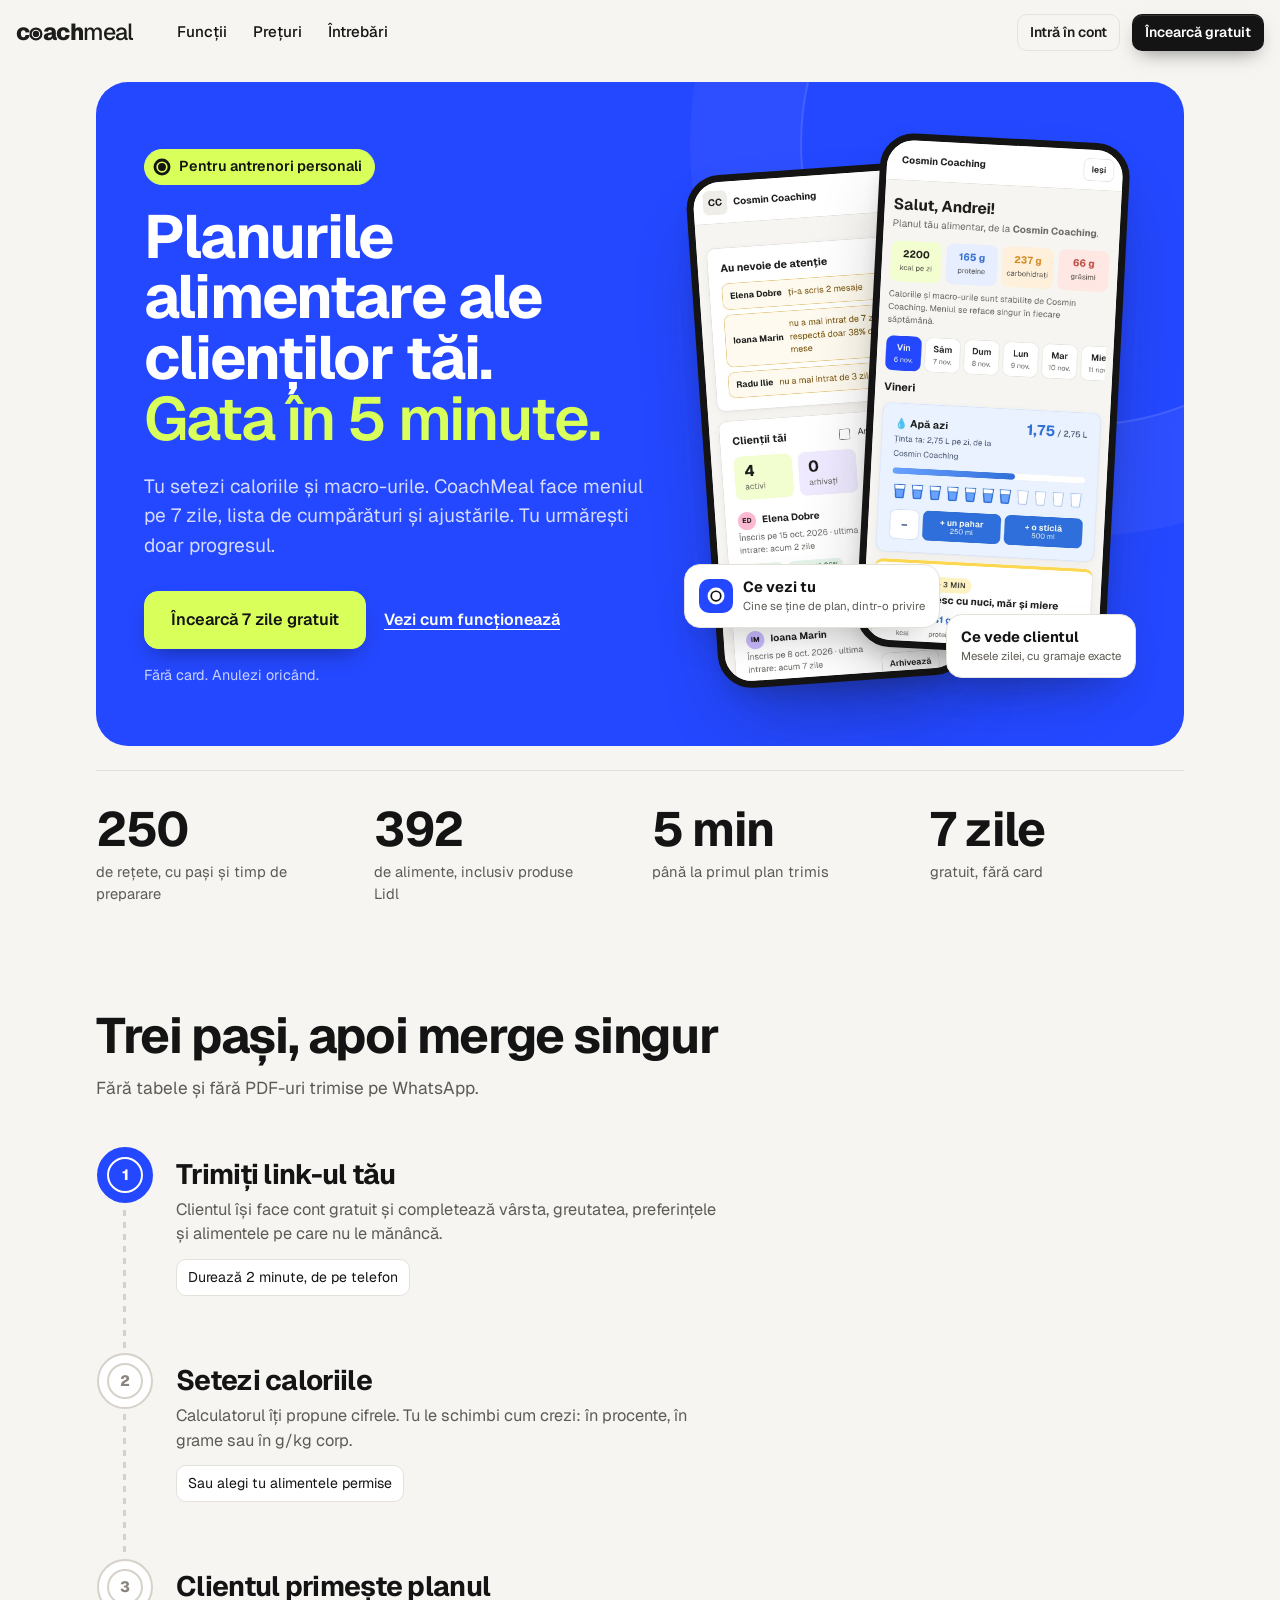
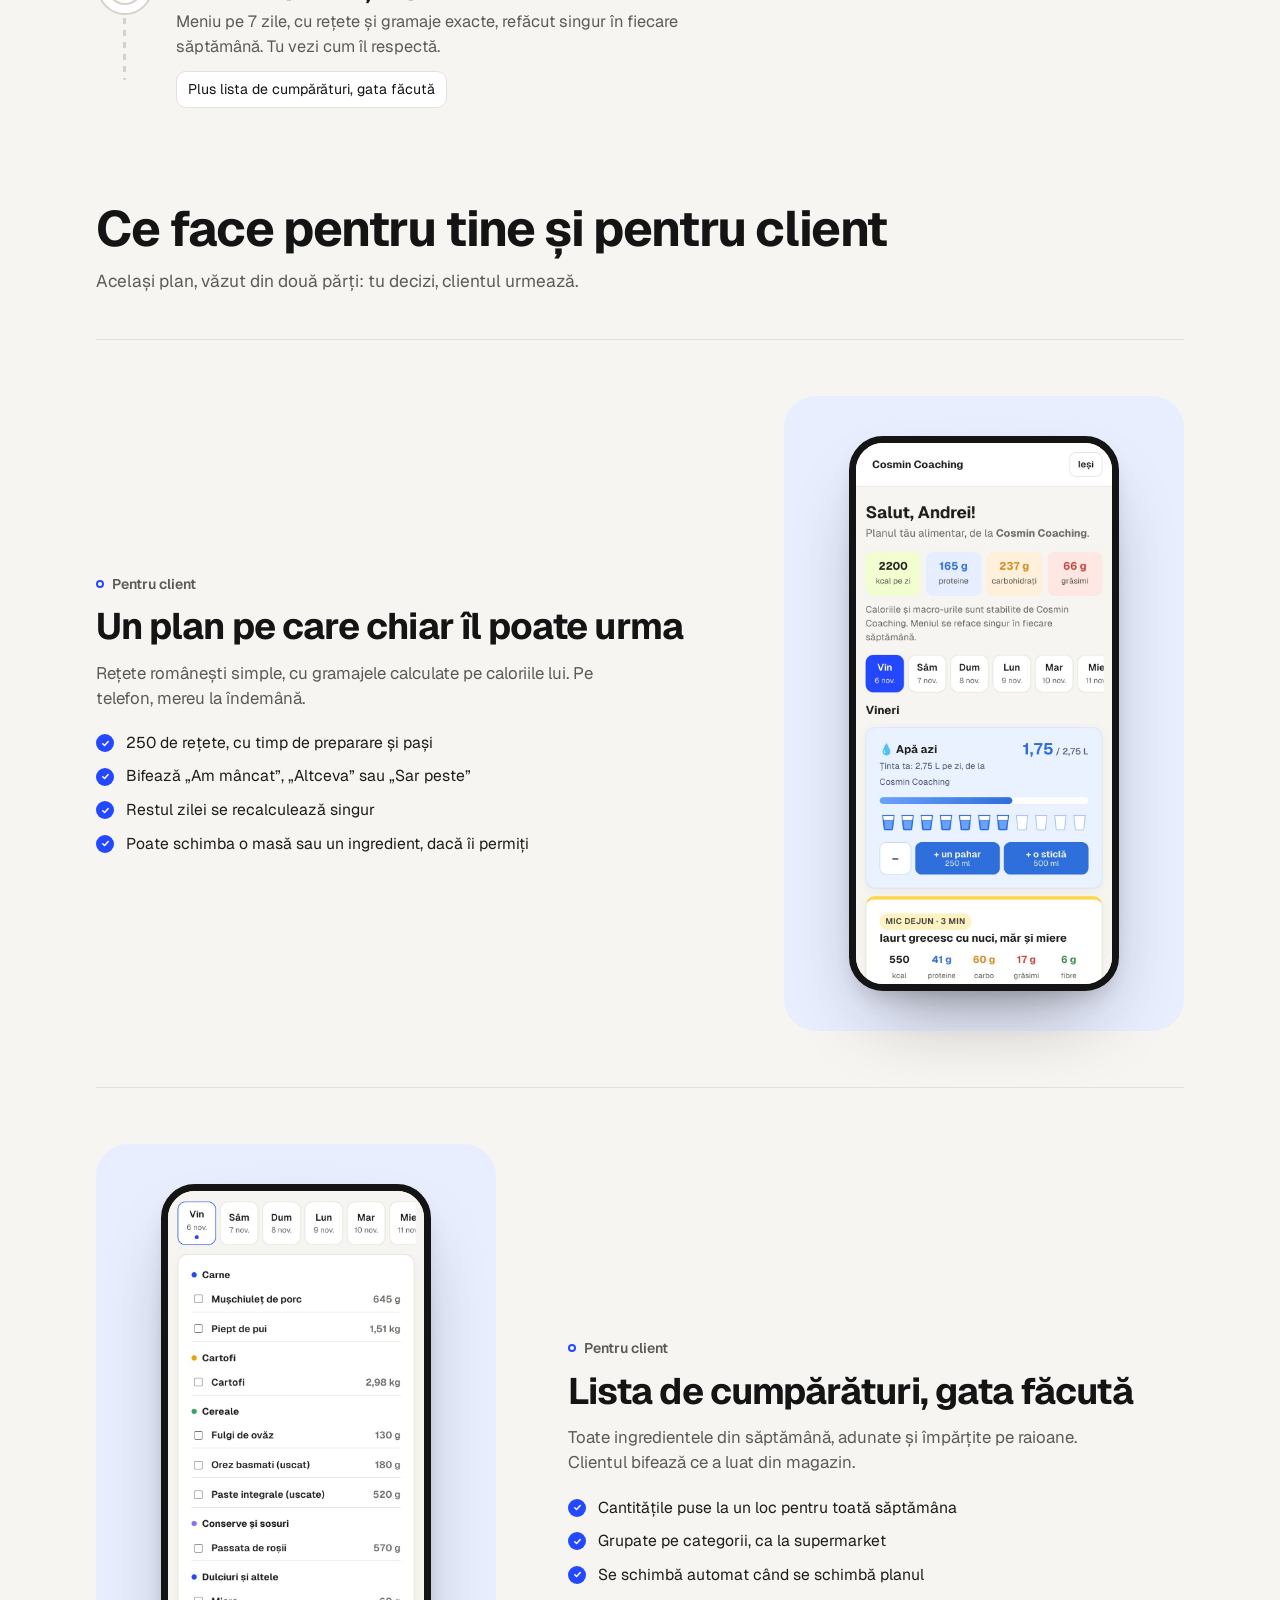
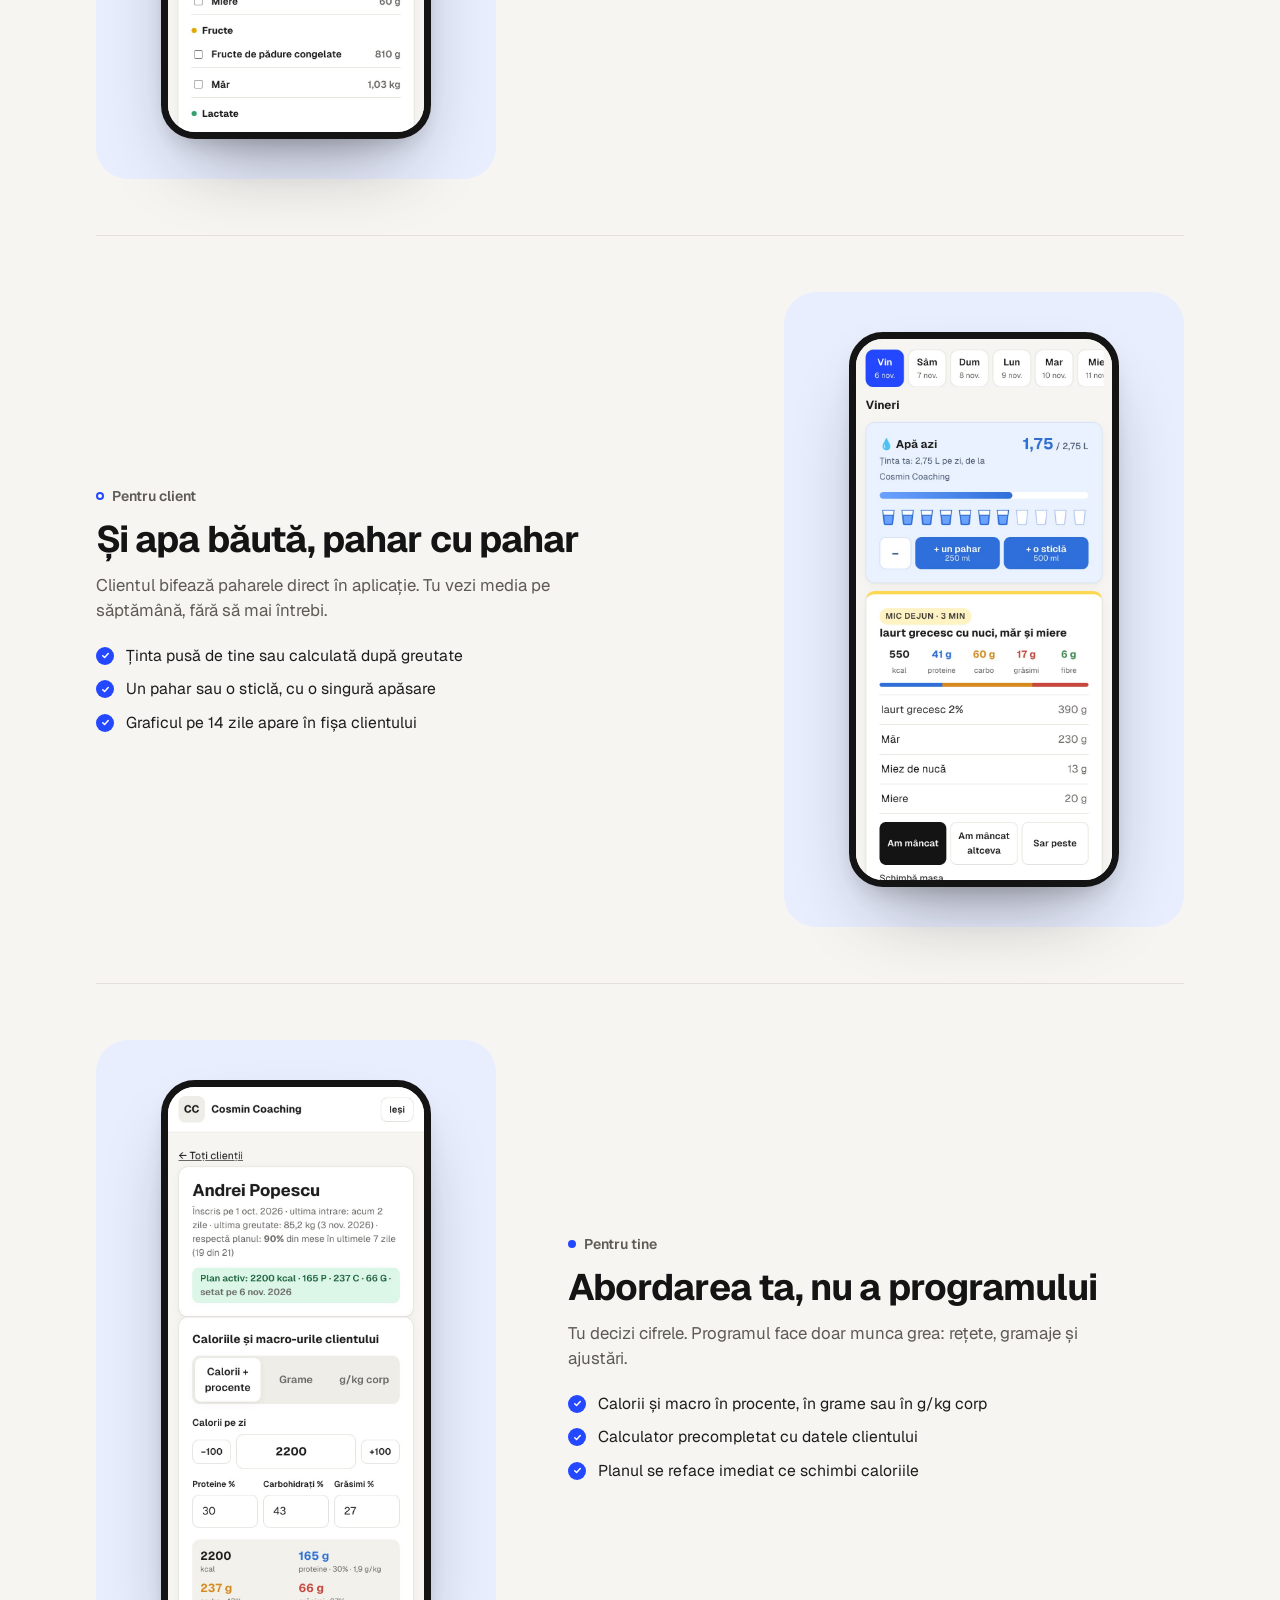
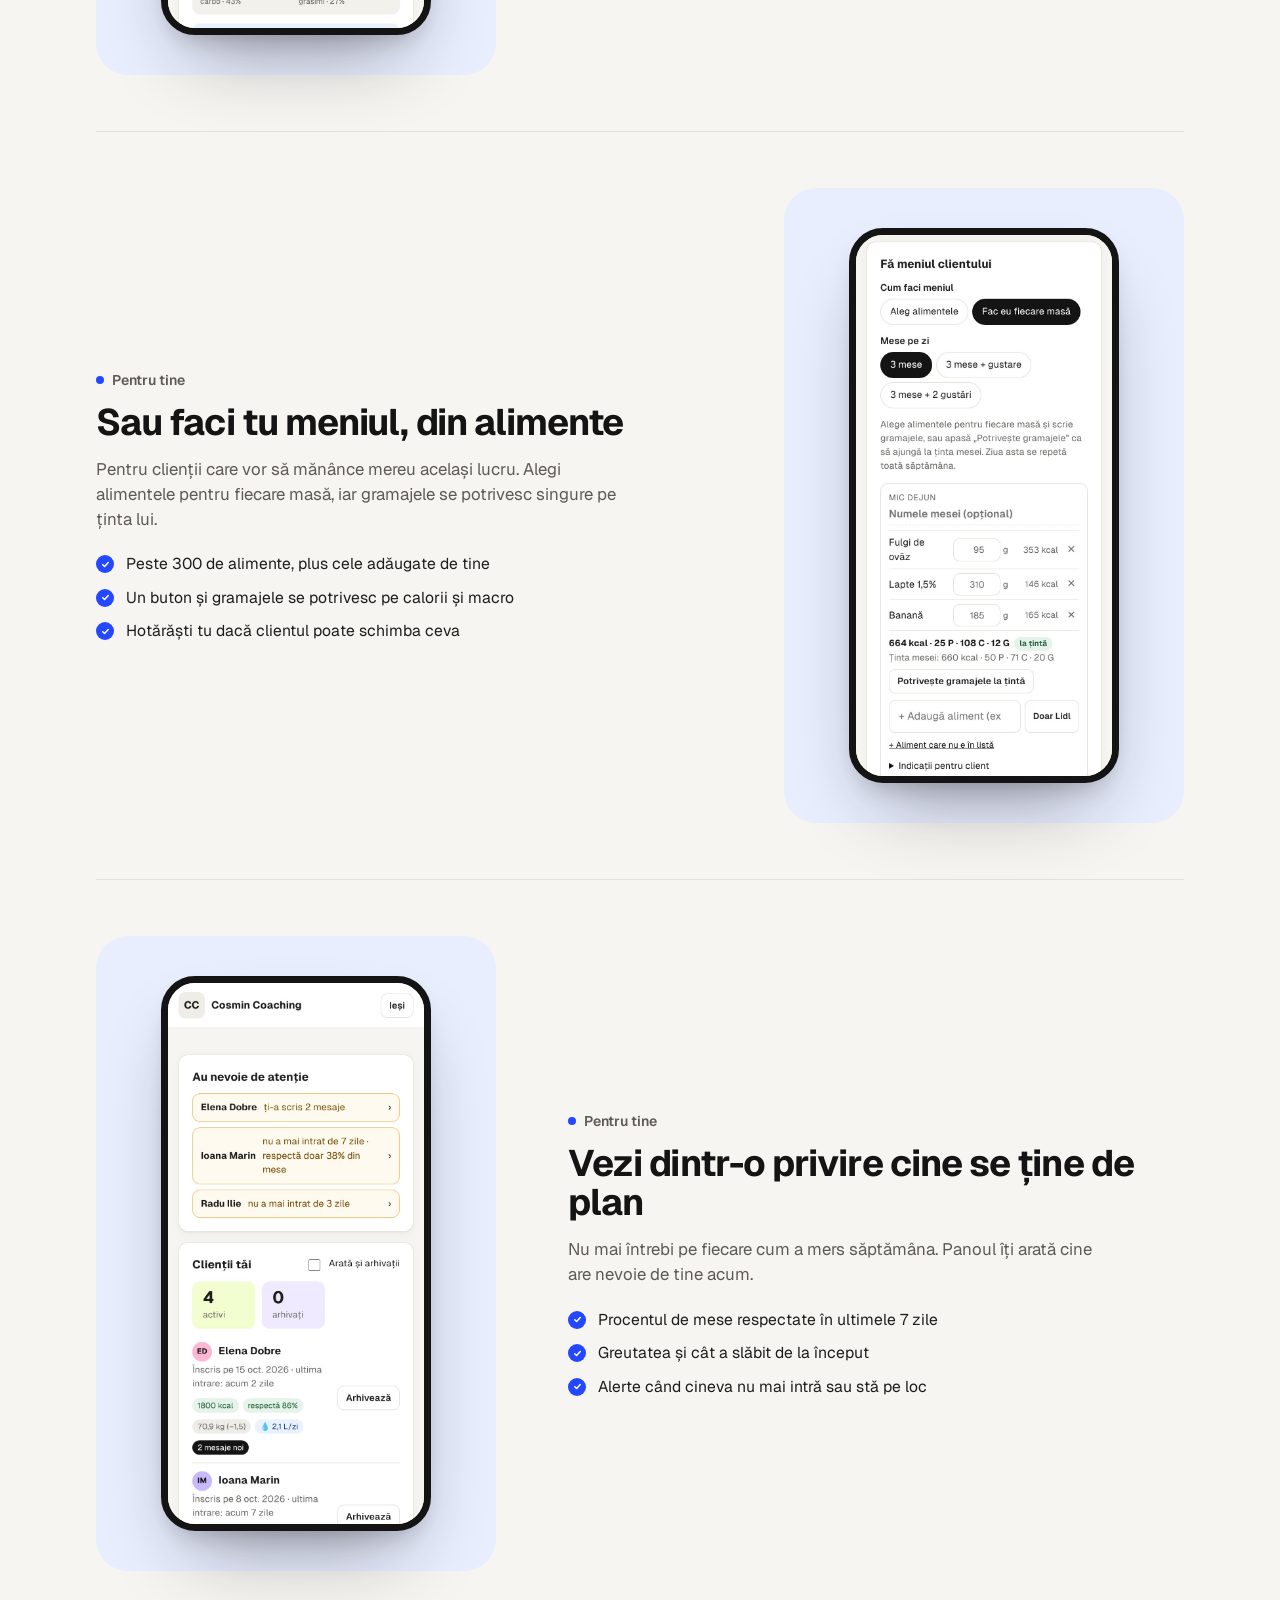
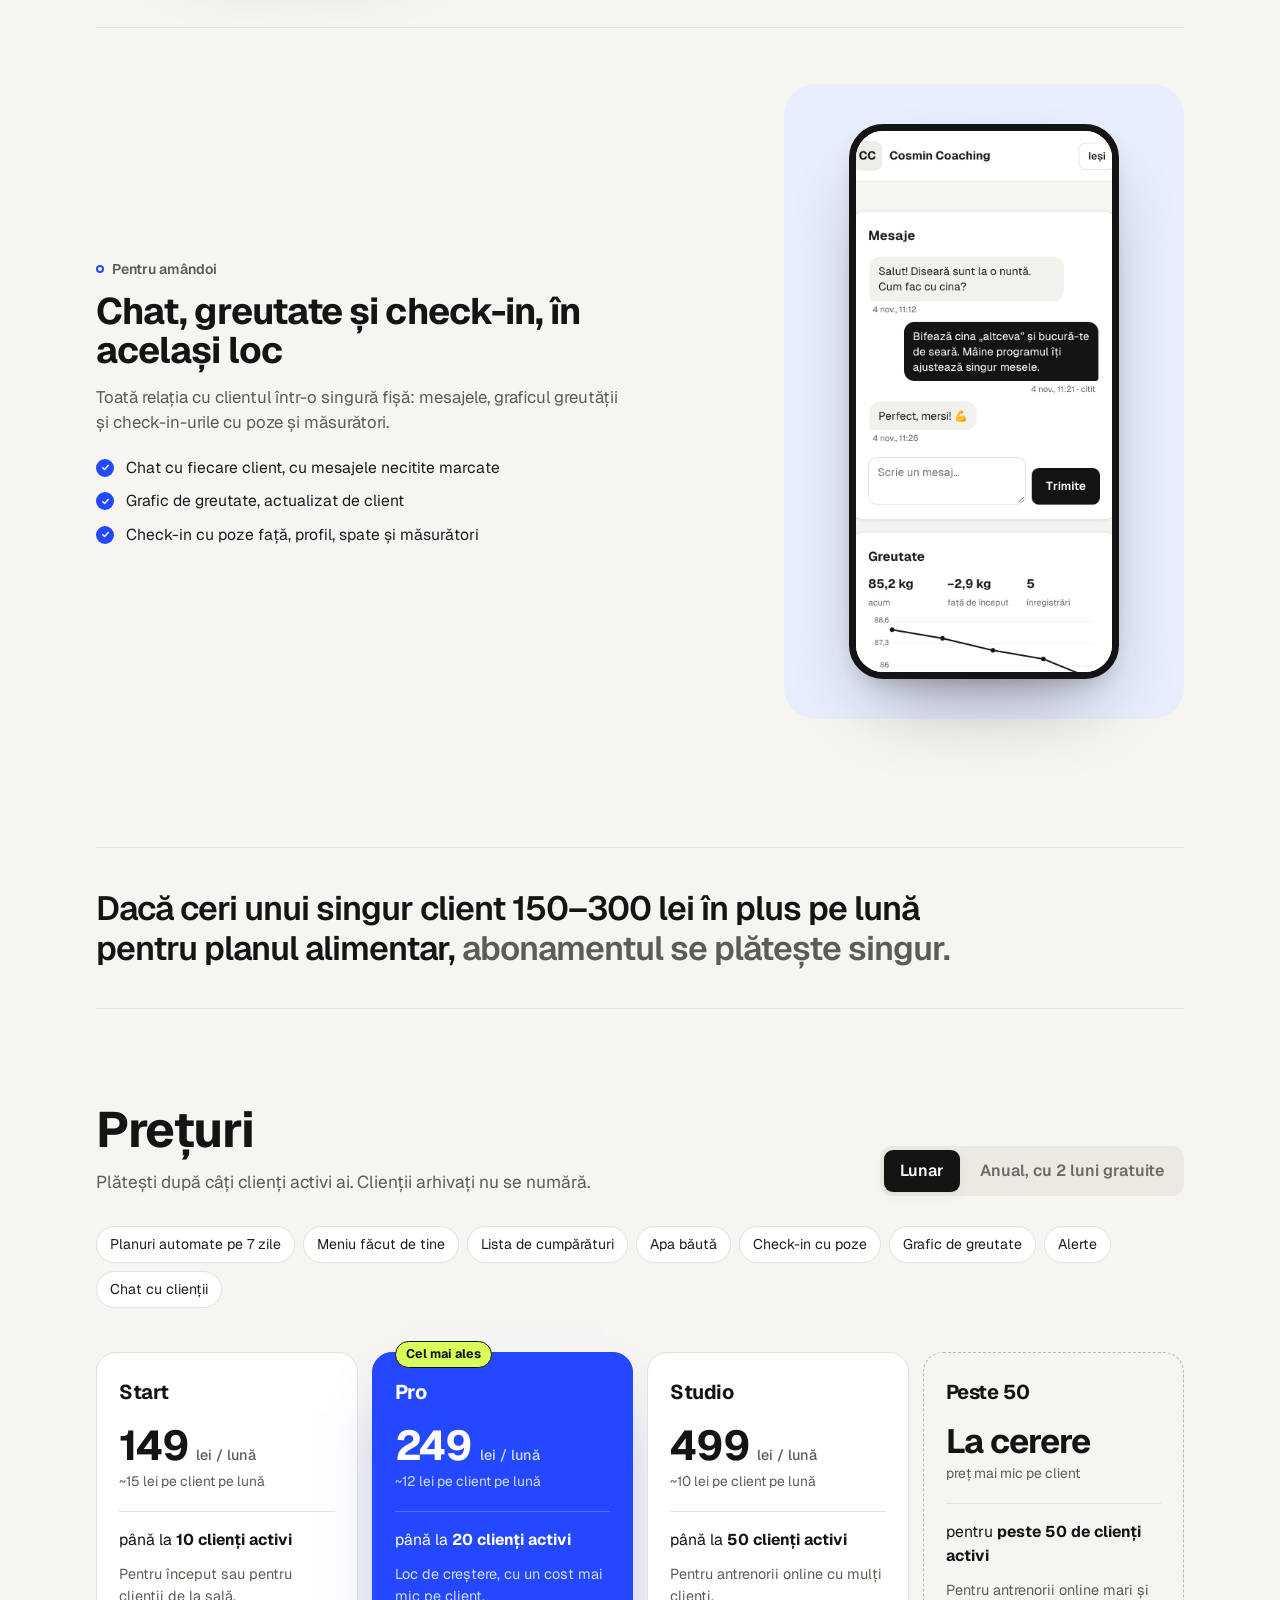
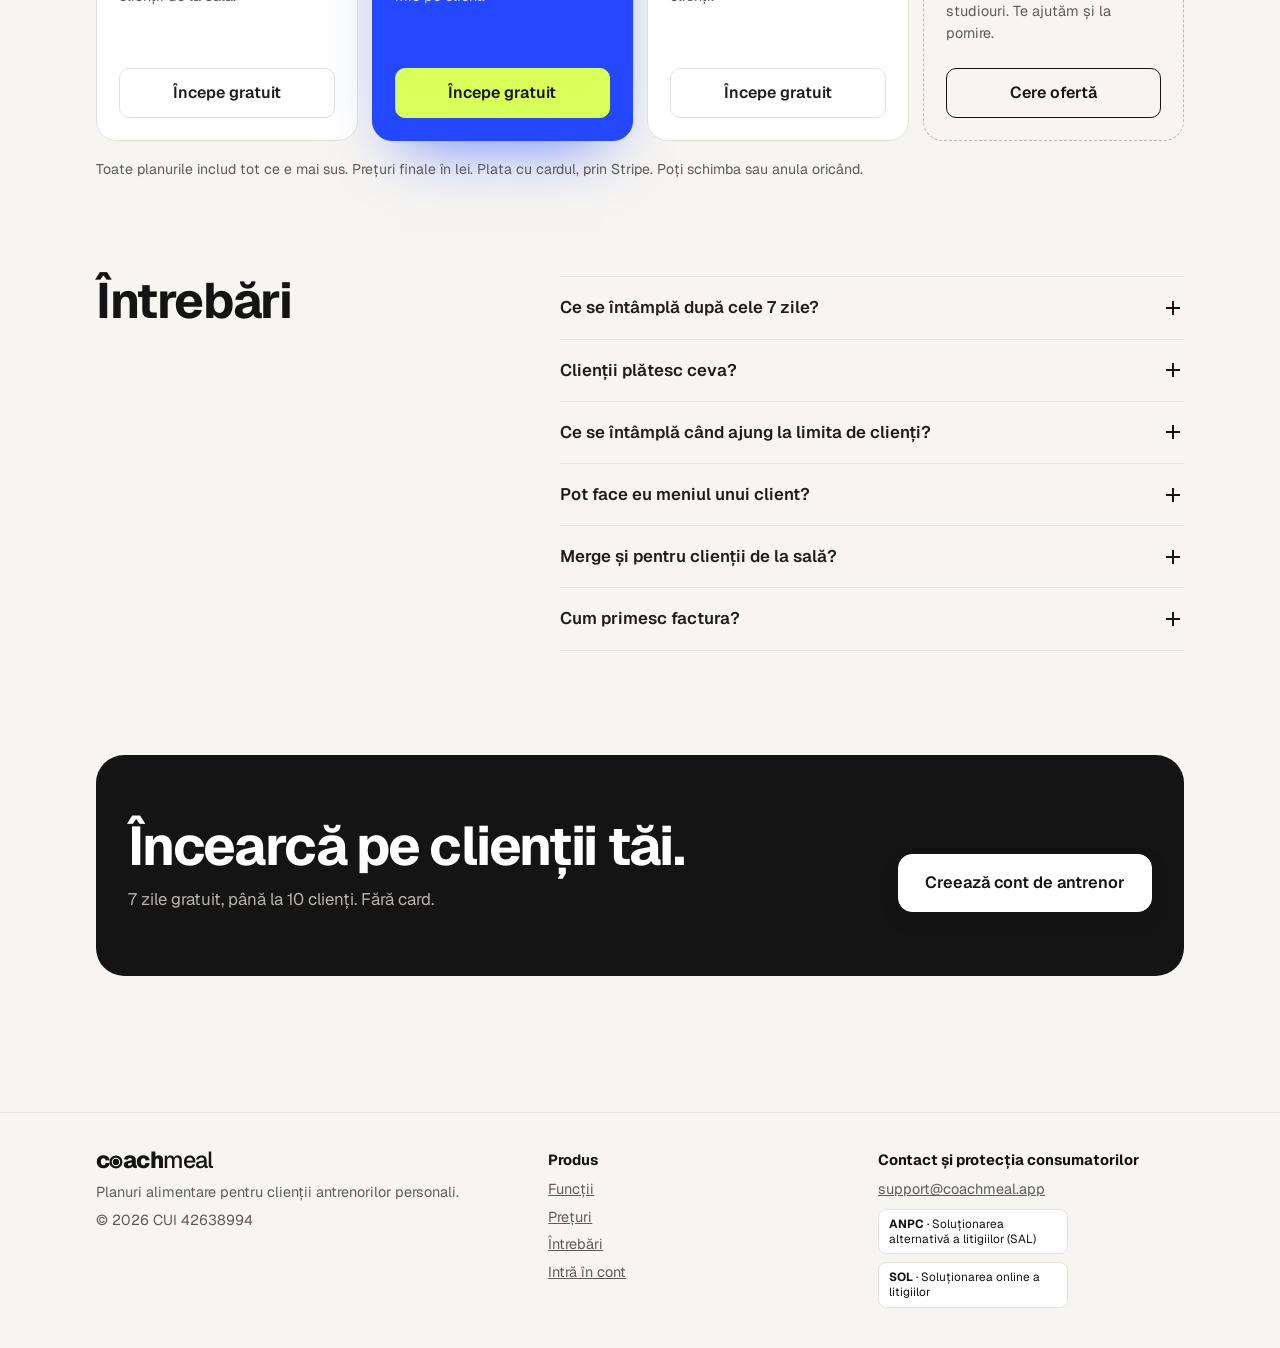
==== commit fed2f482: "Add files via upload" ====
--- a/site/index.html
+++ b/site/index.html
@@ -211,66 +211,32 @@
   @media (max-width: 900px) { .hero { padding: 40px 22px 28px; border-radius: 26px; } }
   @media (max-width: 480px) { .hero { margin-left: -4px; margin-right: -4px; } }
 
-  .figures { border-top: 0; gap: 12px; padding-top: 16px; margin-top: 12px; }
-  .figures > div { border-radius: 22px; padding: 22px 20px; }
-  .figures > div:nth-child(1) { background: var(--lime); }
-  .figures > div:nth-child(2) { background: #dfe6ff; }
-  .figures > div:nth-child(3) { background: var(--mint); }
-  .figures > div:nth-child(4) { background: var(--lilac); }
-  .figures span { color: #2c2b28; }
-  @media (max-width: 720px) { .figures { gap: 10px; } }
+  .figures span { color: #5E5B55; }
 
   .route .fill { background: var(--blue); }
-  .route .stop:nth-child(2).on .rim { fill: var(--yellow); stroke: var(--yellow); }
-  .route .stop:nth-child(3).on .rim { fill: var(--mint); stroke: var(--mint); }
-  .route .stop:nth-child(4).on .rim { fill: var(--lilac); stroke: var(--lilac); }
-  .route .stop.on .well { stroke: #141414; }
-  .route .stop.on text { fill: #141414; }
-  .route .stop:nth-child(2) .tip { background: #fff6cc; border-color: #f3e3a0; }
-  .route .stop:nth-child(3) .tip { background: #e2f7ec; border-color: #bfe8cf; }
-  .route .stop:nth-child(4) .tip { background: #efeaff; border-color: #d9d0ff; }
-
-  .feat { grid-template-columns: 1fr 400px; border-top: 0; padding: 28px 0; }
+  .route .stop.on .rim { fill: var(--blue); stroke: var(--blue); }
+  .route .stop.on .well { stroke: #fff; }
+  .route .stop.on text { fill: #fff; }
+
+  .feat { grid-template-columns: 1fr 400px; }
   .feat:nth-of-type(even) { grid-template-columns: 400px 1fr; }
-  .art { border-radius: 32px; padding: 40px 0; display: grid; place-items: center; background: #dfe6ff; }
-  .feat:nth-of-type(7n+1) .art { background: var(--yellow); }
-  .feat:nth-of-type(7n+2) .art { background: var(--mint); }
-  .feat:nth-of-type(7n+3) .art { background: #cfe0ff; }
-  .feat:nth-of-type(7n+4) .art { background: var(--lilac); }
-  .feat:nth-of-type(7n+5) .art { background: var(--pink); }
-  .feat:nth-of-type(7n+6) .art { background: var(--lime); }
-  .feat:nth-of-type(7n+7) .art { background: #ffc9a8; }
+  .art { border-radius: 32px; padding: 40px 0; display: grid; place-items: center; background: #e9eeff; }
   .feat .art .phone { max-width: 270px; width: 72%; }
   .feat li::before { background-color: var(--blue); }
   .who::before { background: var(--blue); }
-  .who.cl::before { background: #2fa36b; box-shadow: none; }
-  .who.both::before { background: #ff6a9e; }
+  .who.cl::before, .who.both::before { background: #fff; box-shadow: inset 0 0 0 2px var(--blue); }
   @media (max-width: 760px) {
-    .feat, .feat:nth-of-type(even) { grid-template-columns: 1fr; gap: 22px; padding: 24px 0; }
+    .feat, .feat:nth-of-type(even) { grid-template-columns: 1fr; gap: 22px; }
     .art { padding: 30px 0; border-radius: 26px; }
     .feat .art .phone { max-width: 230px; }
   }
 
-  .calc { background: var(--lime); border: 0; border-radius: 28px; padding: 40px 36px; }
-  .calc p span { color: #3a3a2a; }
-  @media (max-width: 720px) { .calc { padding: 30px 22px; border-radius: 22px; } }
-
-  .lp .tabs { background: #e6ebff; }
-  .lp .tabs button.on { background: var(--blue); color: #fff; }
-  .incl span:nth-child(5n+1) { background: #f2fdd0; border-color: #e3f2a8; }
-  .incl span:nth-child(5n+2) { background: #e2f7ec; border-color: #bfe8cf; }
-  .incl span:nth-child(5n+3) { background: #efeaff; border-color: #d9d0ff; }
-  .incl span:nth-child(5n+4) { background: #fff6cc; border-color: #f3e3a0; }
-  .incl span:nth-child(5n+5) { background: #ffe8f0; border-color: #ffcadb; }
+  .lp .tabs button.on { background: #141414; color: #fff; }
   .lp .plan.best { background: var(--blue); border-color: var(--blue); box-shadow: 0 30px 60px -30px rgba(36,72,255,.7); }
   .lp .plan.best .price small, .lp .plan.best .sub, .lp .plan.best .note2 { color: #D4DBFF; }
   .lp .plan.best .cap { border-top-color: rgba(255,255,255,.22); }
   .lp .plan.best .btn { background: var(--lime); border-color: var(--lime); color: #141414; }
   .lp .plan .plan-tag { background: var(--lime); border-color: #141414; }
-
-  .closing { background: var(--blue); }
-  .closing p { color: #D4DBFF; }
-  .closing .btn { background: var(--lime); border-color: var(--lime); }
 </style>
 </head>
 <body class="lp">
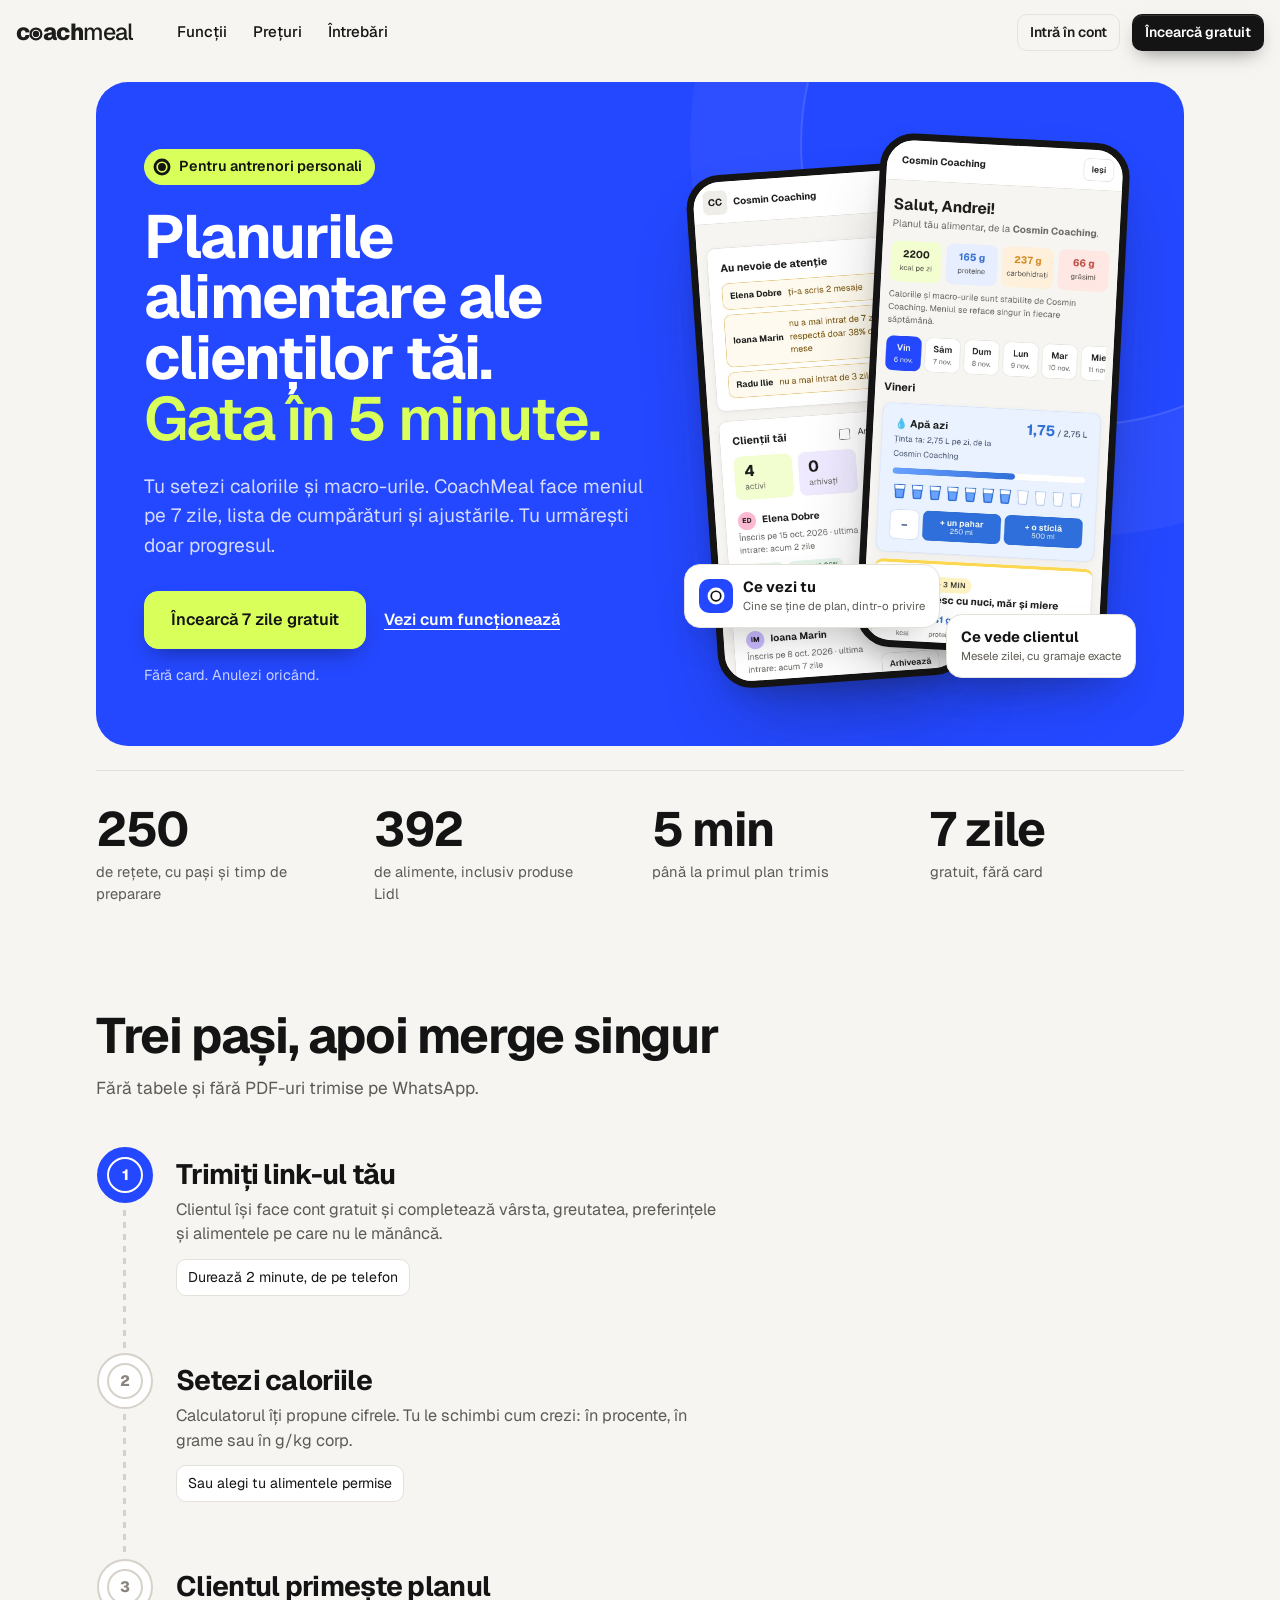
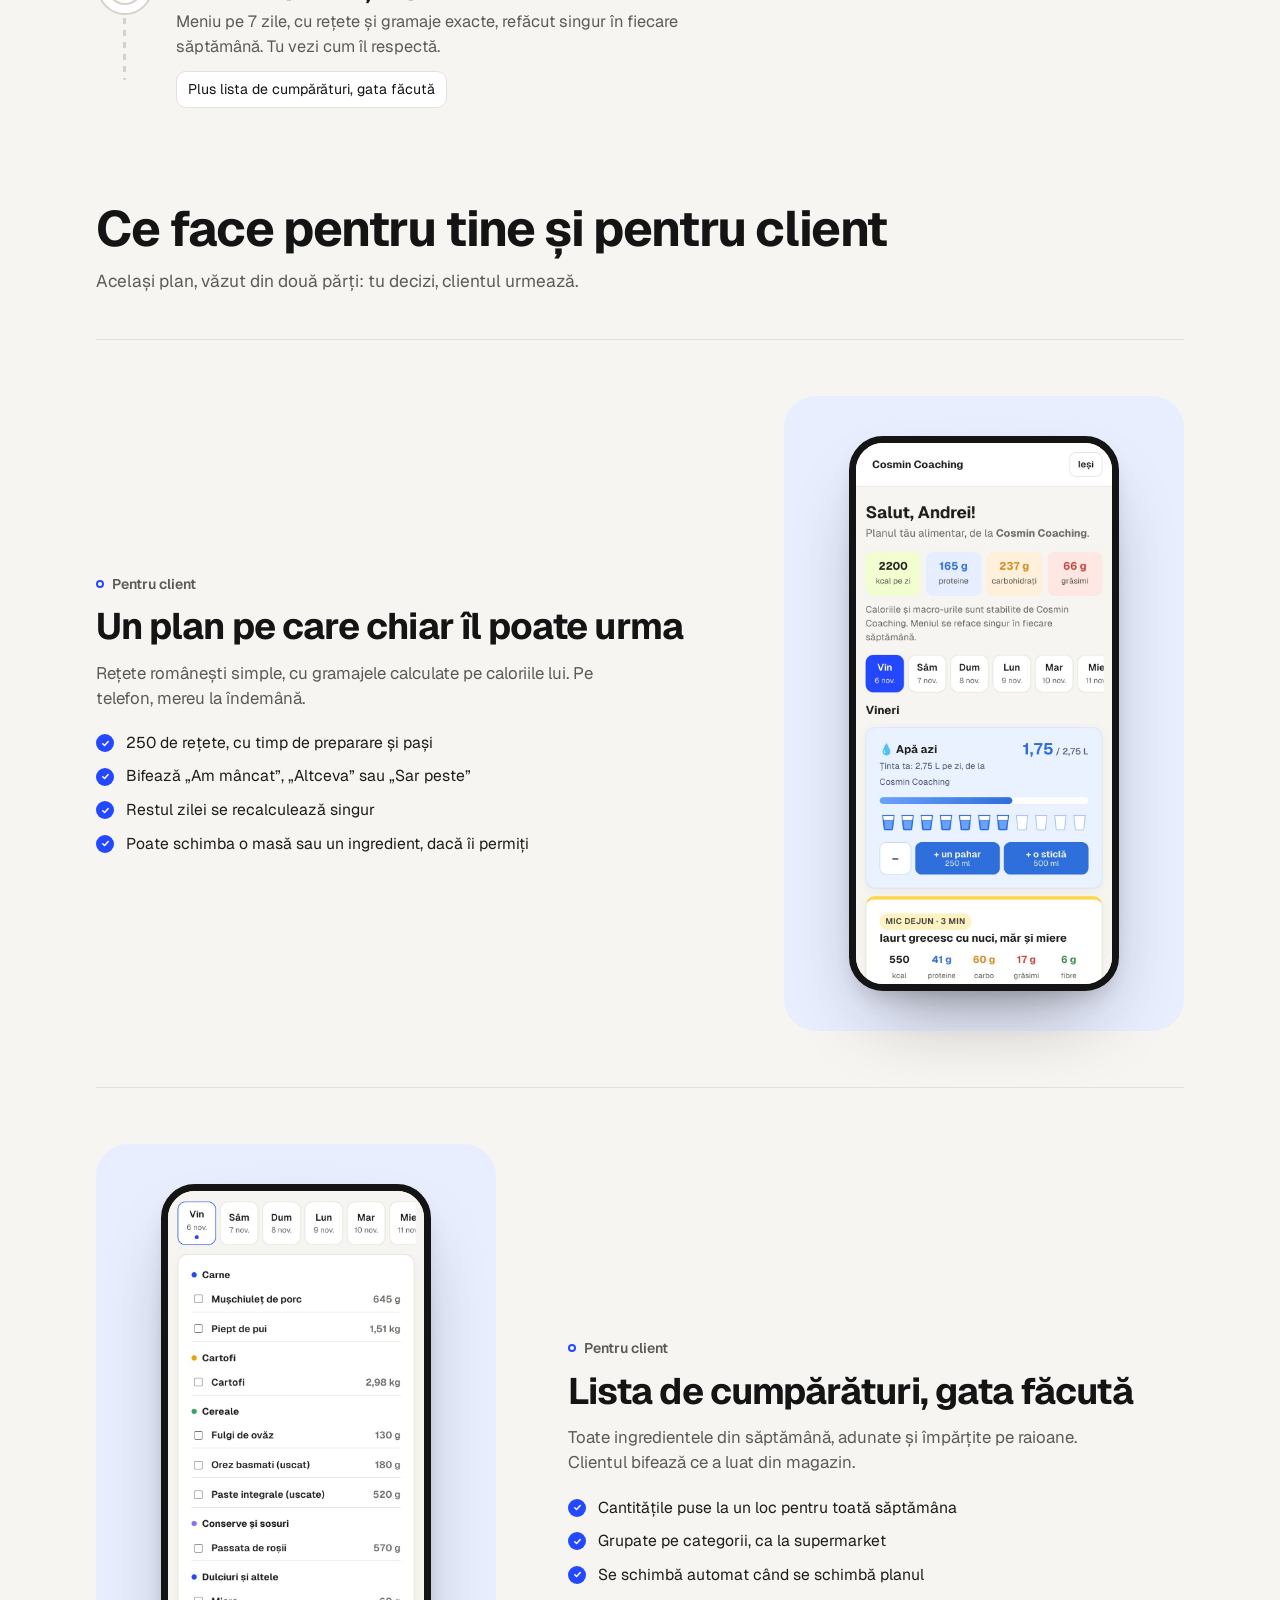
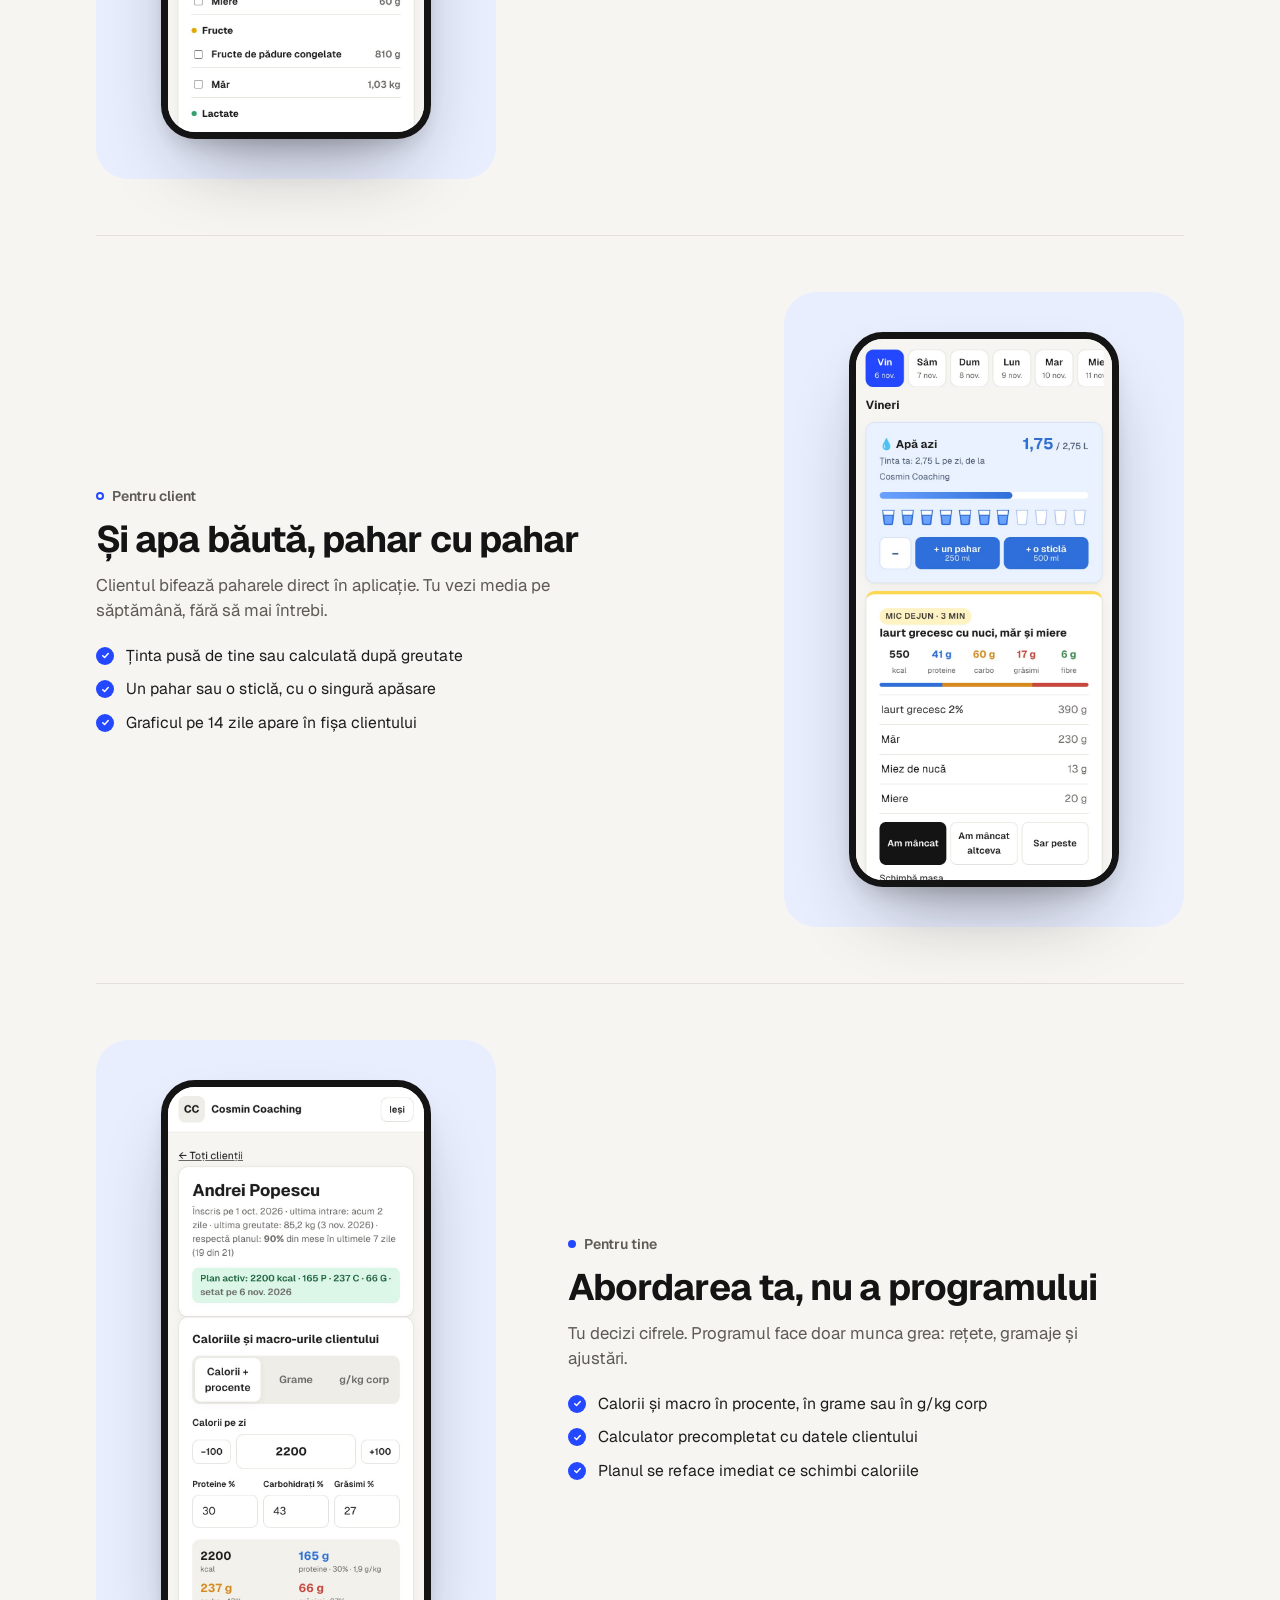
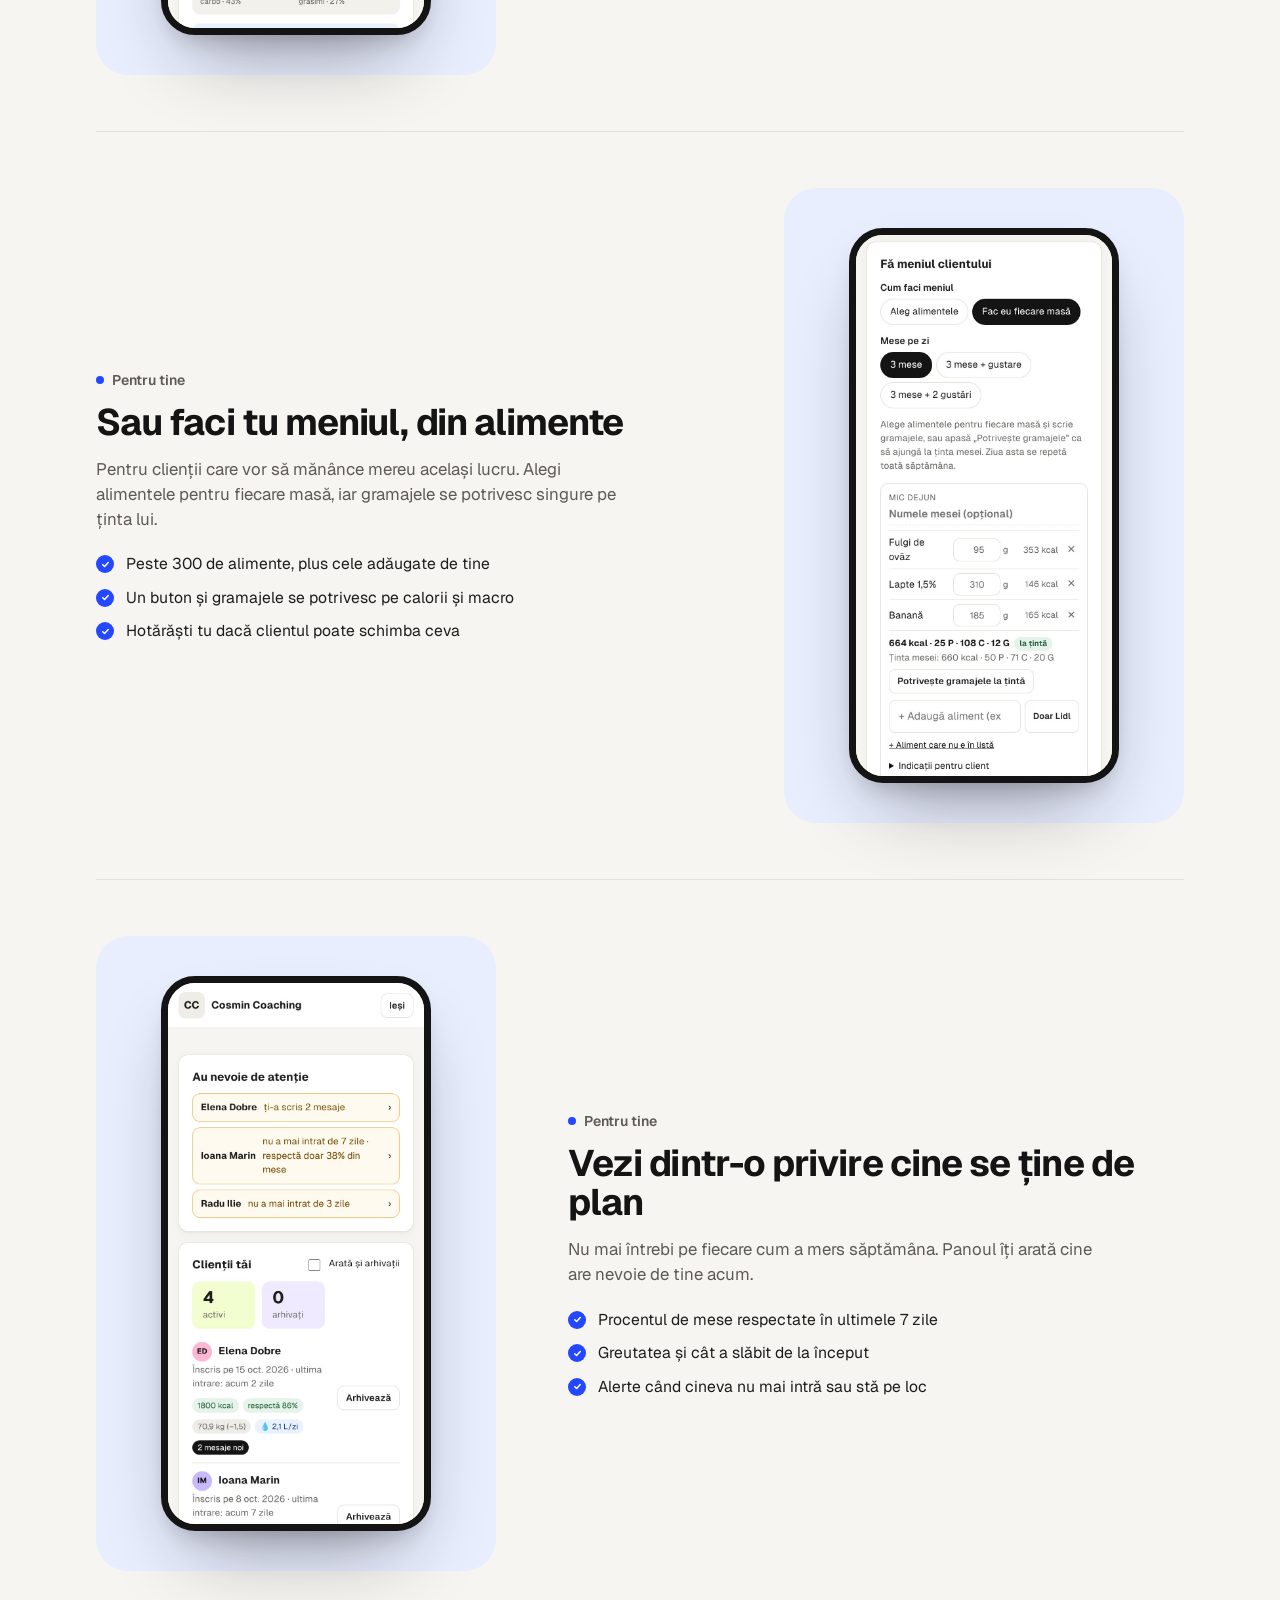
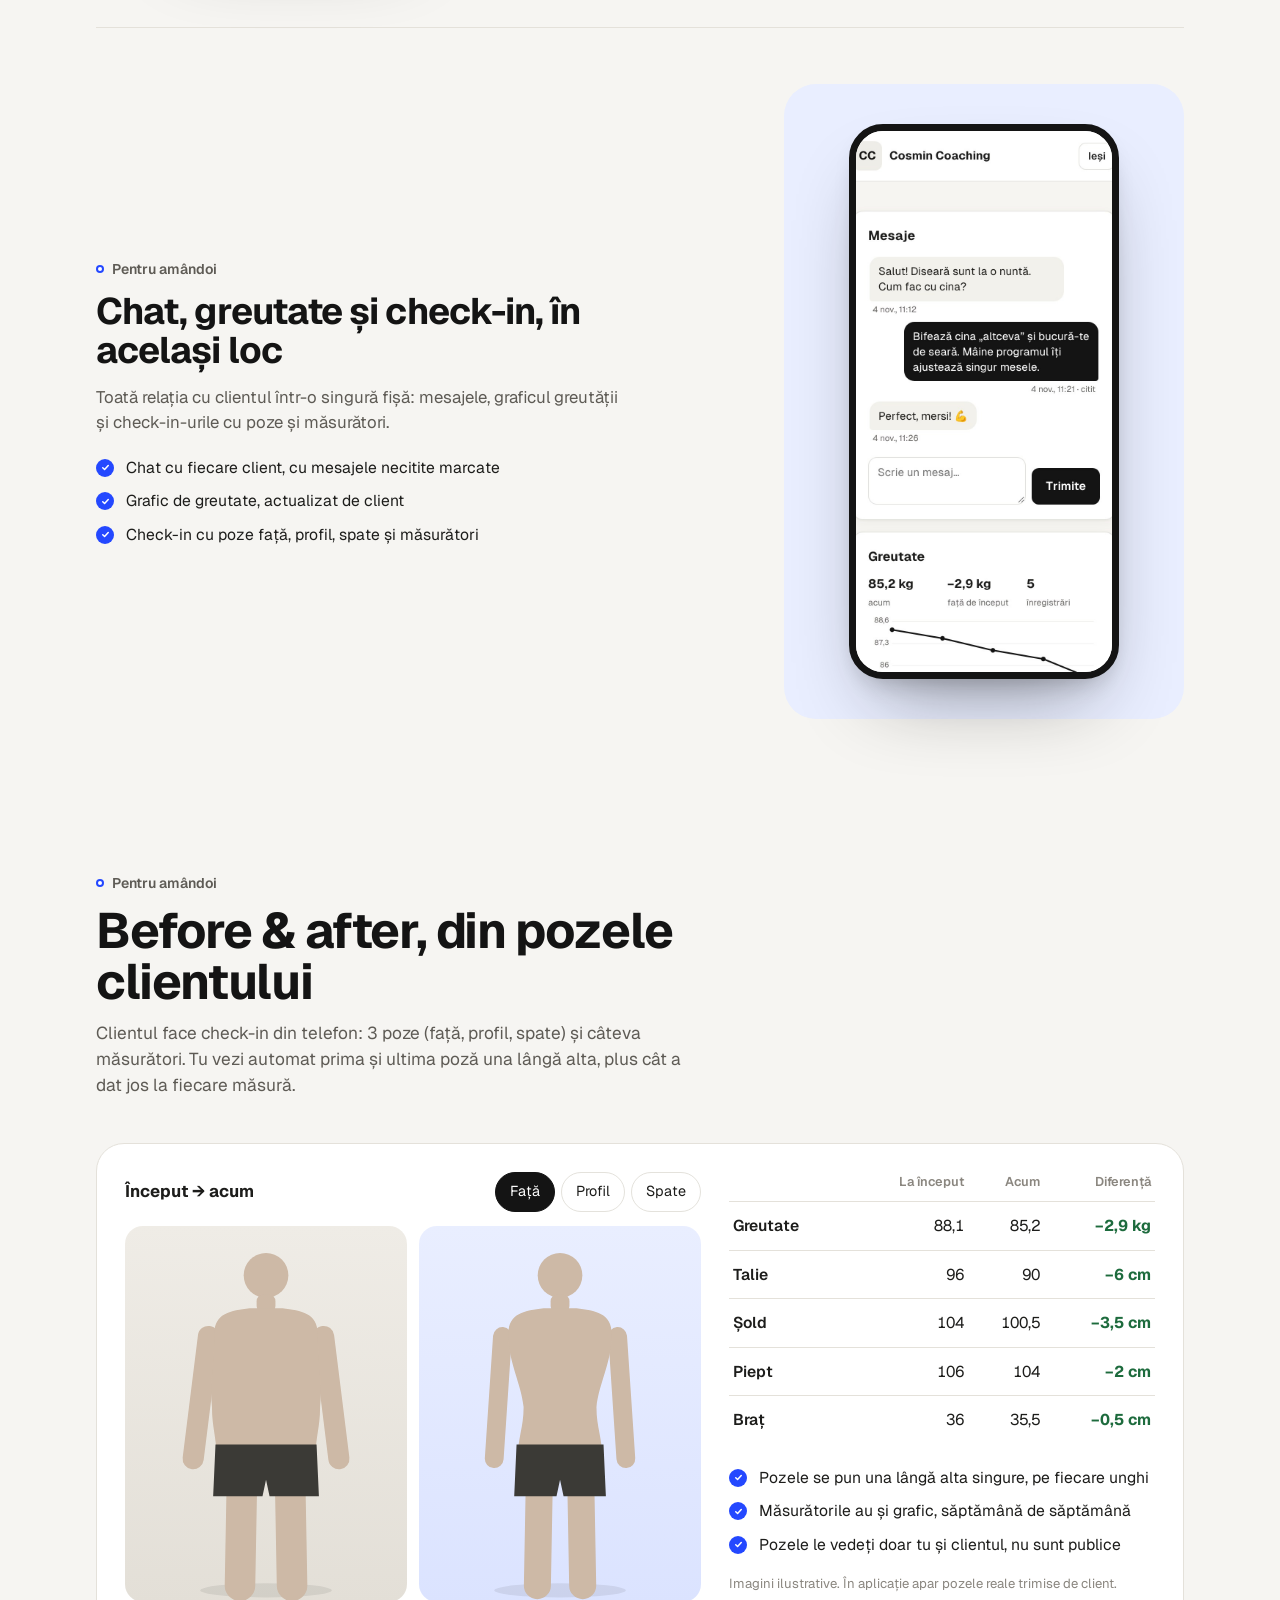
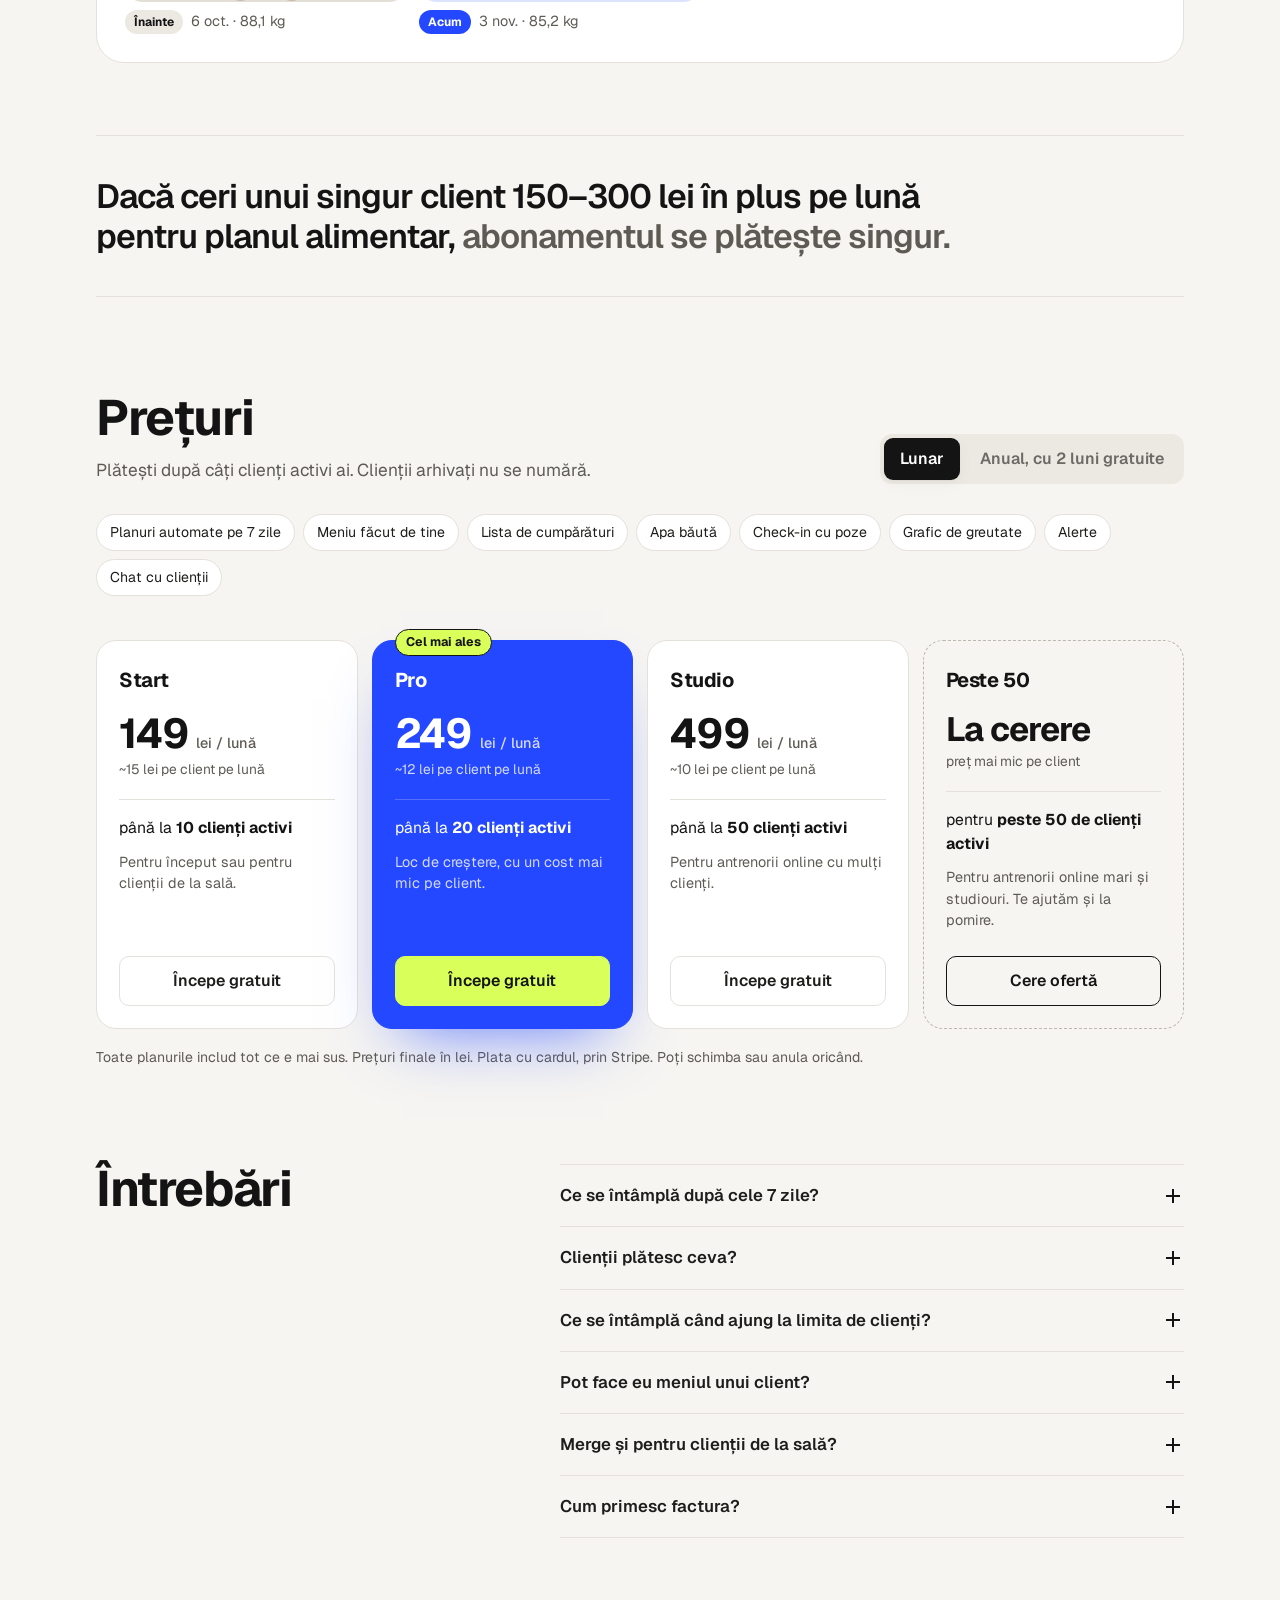
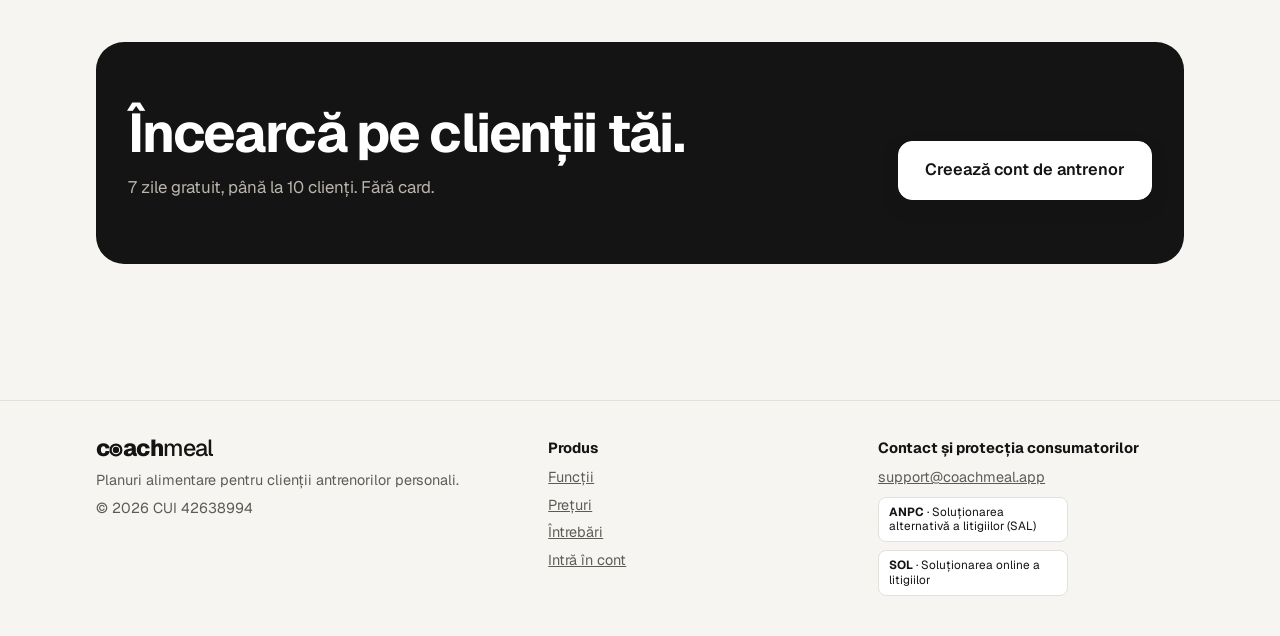
==== commit 1c86f3f2: "Add files via upload" ====
--- a/site/index.html
+++ b/site/index.html
@@ -231,6 +231,33 @@
     .feat .art .phone { max-width: 230px; }
   }
 
+
+  /* before & after */
+  .ba { display: grid; grid-template-columns: 1.15fr .85fr; gap: 28px; background: #fff; border: 1px solid #E4E1DA; border-radius: 28px; padding: 28px; align-items: start; }
+  .ba-top { display: flex; justify-content: space-between; align-items: center; gap: 12px; flex-wrap: wrap; margin-bottom: 14px; }
+  .ba-top b { font-size: 1.05rem; }
+  .lp .ba-seg { margin: 0; }
+  .lp .ba-seg button.on { background: #141414; color: #fff; }
+  .ba-pair { display: grid; grid-template-columns: 1fr 1fr; gap: 12px; }
+  .ba-pair figure { margin: 0; }
+  .ba-img { aspect-ratio: 3 / 4; border-radius: 18px; overflow: hidden; background: linear-gradient(180deg, #efece6, #e3dfd7); }
+  .ba-pair figure:last-child .ba-img { background: linear-gradient(180deg, #e9eeff, #dbe3ff); }
+  .ba-img svg { display: block; width: 100%; height: 100%; }
+  .ba-pair figcaption { margin-top: 8px; font-size: .9rem; color: #5E5B55; display: flex; align-items: center; gap: 8px; }
+  .ba-pair figcaption { flex-wrap: wrap; row-gap: 4px; } .ba-d { white-space: nowrap; }
+  .ba-tag { font-size: .75rem; font-weight: 700; padding: 3px 9px; border-radius: 99px; background: #ECE9E3; color: #141414; }
+  .ba-tag.now { background: var(--blue); color: #fff; }
+  .ba-table { width: 100%; border-collapse: collapse; font-size: .98rem; }
+  .ba-table th { font-size: .8rem; font-weight: 600; color: #8A867F; text-align: right; padding: 0 4px 10px; }
+  .ba-table td { text-align: right; padding: 12px 4px; border-top: 1px solid #E4E1DA; font-variant-numeric: tabular-nums; }
+  .ba-table th:first-child, .ba-table td:first-child { text-align: left; }
+  .ba-table td:first-child { font-weight: 600; }
+  .ba-table td.down { color: #1d6b3d; font-weight: 700; }
+  .ba-list { list-style: none; padding: 0; margin: 22px 0 0; display: grid; gap: 10px; }
+  .ba-list li { padding-left: 30px; position: relative; font-size: .98rem; }
+  .ba-list li::before { content: ""; position: absolute; left: 0; top: .2em; width: 18px; height: 18px; border-radius: 50%; background: var(--blue) url("data:image/svg+xml,%3Csvg xmlns='http://www.w3.org/2000/svg' viewBox='0 0 24 24' fill='none' stroke='white' stroke-width='3.2' stroke-linecap='round' stroke-linejoin='round'%3E%3Cpath d='M6 12.5l4 4 8-9'/%3E%3C/svg%3E") center / 11px no-repeat; }
+  .ba-fine { margin: 18px 0 0; font-size: .82rem; color: #8A867F; }
+  @media (max-width: 860px) { .ba { grid-template-columns: 1fr; padding: 18px; border-radius: 22px; } }
   .lp .tabs button.on { background: #141414; color: #fff; }
   .lp .plan.best { background: var(--blue); border-color: var(--blue); box-shadow: 0 30px 60px -30px rgba(36,72,255,.7); }
   .lp .plan.best .price small, .lp .plan.best .sub, .lp .plan.best .note2 { color: #D4DBFF; }
@@ -384,6 +411,44 @@
         </ul>
       </div>
       <div class="art"><div class="phone"><img src="assets/img/chat.jpg" alt="Chatul cu clientul și graficul greutății" loading="lazy"></div></div>
+    </div>
+  </section>
+
+  <section class="sec" id="progres">
+    <div class="ba-head">
+      <div>
+        <span class="who both">Pentru amândoi</span>
+        <h2 class="sec-h">Before &amp; after, din pozele clientului</h2>
+        <p class="sec-p">Clientul face check-in din telefon: 3 poze (față, profil, spate) și câteva măsurători. Tu vezi automat prima și ultima poză una lângă alta, plus cât a dat jos la fiecare măsură.</p>
+      </div>
+    </div>
+    <div class="ba" aria-label="Exemplu de comparație înainte și după, cu imagini ilustrative">
+      <div class="ba-photos">
+        <div class="ba-top"><b>Început → acum</b><div class="seg ba-seg" role="tablist" aria-label="Poza">
+          <button type="button" role="tab" aria-selected="true" class="on" data-pose="front">Față</button><button type="button" role="tab" aria-selected="false" data-pose="side">Profil</button><button type="button" role="tab" aria-selected="false" data-pose="back">Spate</button></div></div>
+        <div class="ba-pair">
+          <figure><div class="ba-img" id="baA"></div><figcaption><span class="ba-tag">Înainte</span><span class="ba-d">6 oct. · 88,1 kg</span></figcaption></figure>
+          <figure><div class="ba-img" id="baB"></div><figcaption><span class="ba-tag now">Acum</span><span class="ba-d">3 nov. · 85,2 kg</span></figcaption></figure>
+        </div>
+      </div>
+      <div class="ba-data">
+        <table class="ba-table">
+          <thead><tr><th></th><th>La început</th><th>Acum</th><th>Diferență</th></tr></thead>
+          <tbody>
+            <tr><td>Greutate</td><td>88,1</td><td>85,2</td><td class="down">−2,9 kg</td></tr>
+            <tr><td>Talie</td><td>96</td><td>90</td><td class="down">−6 cm</td></tr>
+            <tr><td>Șold</td><td>104</td><td>100,5</td><td class="down">−3,5 cm</td></tr>
+            <tr><td>Piept</td><td>106</td><td>104</td><td class="down">−2 cm</td></tr>
+            <tr><td>Braț</td><td>36</td><td>35,5</td><td class="down">−0,5 cm</td></tr>
+          </tbody>
+        </table>
+        <ul class="ba-list">
+          <li>Pozele se pun una lângă alta singure, pe fiecare unghi</li>
+          <li>Măsurătorile au și grafic, săptămână de săptămână</li>
+          <li>Pozele le vedeți doar tu și clientul, nu sunt publice</li>
+        </ul>
+        <p class="ba-fine">Imagini ilustrative. În aplicație apar pozele reale trimise de client.</p>
+      </div>
     </div>
   </section>
 
@@ -513,5 +578,42 @@
   update();
 })();
 </script>
+
+<script>
+  // before & after: siluete ilustrative (nu poze reale)
+  (function () {
+    var A = document.getElementById('baA'), B = document.getElementById('baB'); if (!A) return;
+    var SK = '#cdb9a6', SH = '#3b3a36';
+    function fig(pose, k) {
+      // k: 1 = la început, 0 = acum
+      var w = 31 + 9 * k, h = 35 + 5 * k, s = 40, arm = 16 + 2 * k, leg = 23 + 3 * k, belly = 8 + 14 * k;
+      var g = '<circle cx="100" cy="42" r="19" fill="' + SK + '"/><rect x="92" y="58" width="16" height="16" rx="6" fill="' + SK + '"/>';
+      if (pose === 'side') {
+        g += '<line x1="96" y1="200" x2="94" y2="306" stroke="' + SK + '" stroke-width="' + (leg + 2) + '" stroke-linecap="round"/>' +
+          '<path d="M86 76 Q78 140 84 196 L' + (110 + k * 4) + ' 196 Q' + (112 + belly) + ' 158 ' + (110 + k * 3) + ' 122 Q116 96 108 76 Z" fill="' + SK + '"/>' +
+          '<path d="M82 186 L' + (112 + k * 5) + ' 186 L' + (110 + k * 4) + ' 226 L84 226 Z" fill="' + SH + '"/>' +
+          '<line x1="98" y1="88" x2="102" y2="198" stroke="#bfa995" stroke-width="' + arm + '" stroke-linecap="round"/>';
+      } else {
+        var W = 31 + 15 * k, H = 36 + 6 * k, ax = 56 + 6 * k;
+        g += '<line x1="' + (100 - H * .48) + '" y1="198" x2="' + (100 - H * .48 - 2) + '" y2="306" stroke="' + SK + '" stroke-width="' + leg + '" stroke-linecap="round"/>' +
+          '<line x1="' + (100 + H * .48) + '" y1="198" x2="' + (100 + H * .48 + 2) + '" y2="306" stroke="' + SK + '" stroke-width="' + leg + '" stroke-linecap="round"/>' +
+          '<line x1="51" y1="94" x2="' + (100 - ax) + '" y2="198" stroke="' + SK + '" stroke-width="' + arm + '" stroke-linecap="round"/>' +
+          '<line x1="149" y1="94" x2="' + (100 + ax) + '" y2="198" stroke="' + SK + '" stroke-width="' + arm + '" stroke-linecap="round"/>' +
+          '<path d="M86 70 C70 72 56 74 56 92 C56 116 ' + (100 - W - 2) + ' 134 ' + (100 - W) + ' 154 C' + (100 - W) + ' 172 ' + (100 - H) + ' 180 ' + (100 - H) + ' 198 L' + (100 + H) + ' 198 C' + (100 + H) + ' 180 ' + (100 + W) + ' 172 ' + (100 + W) + ' 154 C' + (100 + W + 2) + ' 134 144 116 144 92 C144 74 130 72 114 70 Z" fill="' + SK + '"/>' +
+          '<path d="M' + (100 - H - 1) + ' 186 L' + (100 + H + 1) + ' 186 L' + (100 + H + 3) + ' 230 L103 230 L100 216 L97 230 L' + (100 - H - 3) + ' 230 Z" fill="' + SH + '"/>' +
+          (pose === 'back' ? '<path d="M100 82 L100 178" stroke="#b9a38f" stroke-width="2" stroke-linecap="round" fill="none"/><path d="M76 100 Q86 108 92 104 M124 100 Q114 108 108 104" stroke="#b9a38f" stroke-width="2" fill="none" stroke-linecap="round"/>' : '');
+      }
+      return '<svg viewBox="0 0 200 320" role="img" aria-label="Siluetă ilustrativă"><ellipse cx="100" cy="310" rx="56" ry="6" fill="rgba(20,20,20,.08)"/>' + g + '</svg>';
+    }
+    function show(pose) { A.innerHTML = fig(pose, 1); B.innerHTML = fig(pose, 0); }
+    document.querySelectorAll('[data-pose]').forEach(function (b) {
+      b.addEventListener('click', function () {
+        document.querySelectorAll('[data-pose]').forEach(function (x) { x.classList.toggle('on', x === b); x.setAttribute('aria-selected', x === b ? 'true' : 'false'); });
+        show(b.getAttribute('data-pose'));
+      });
+    });
+    show('front');
+  })();
+</script>
 </body>
 </html>
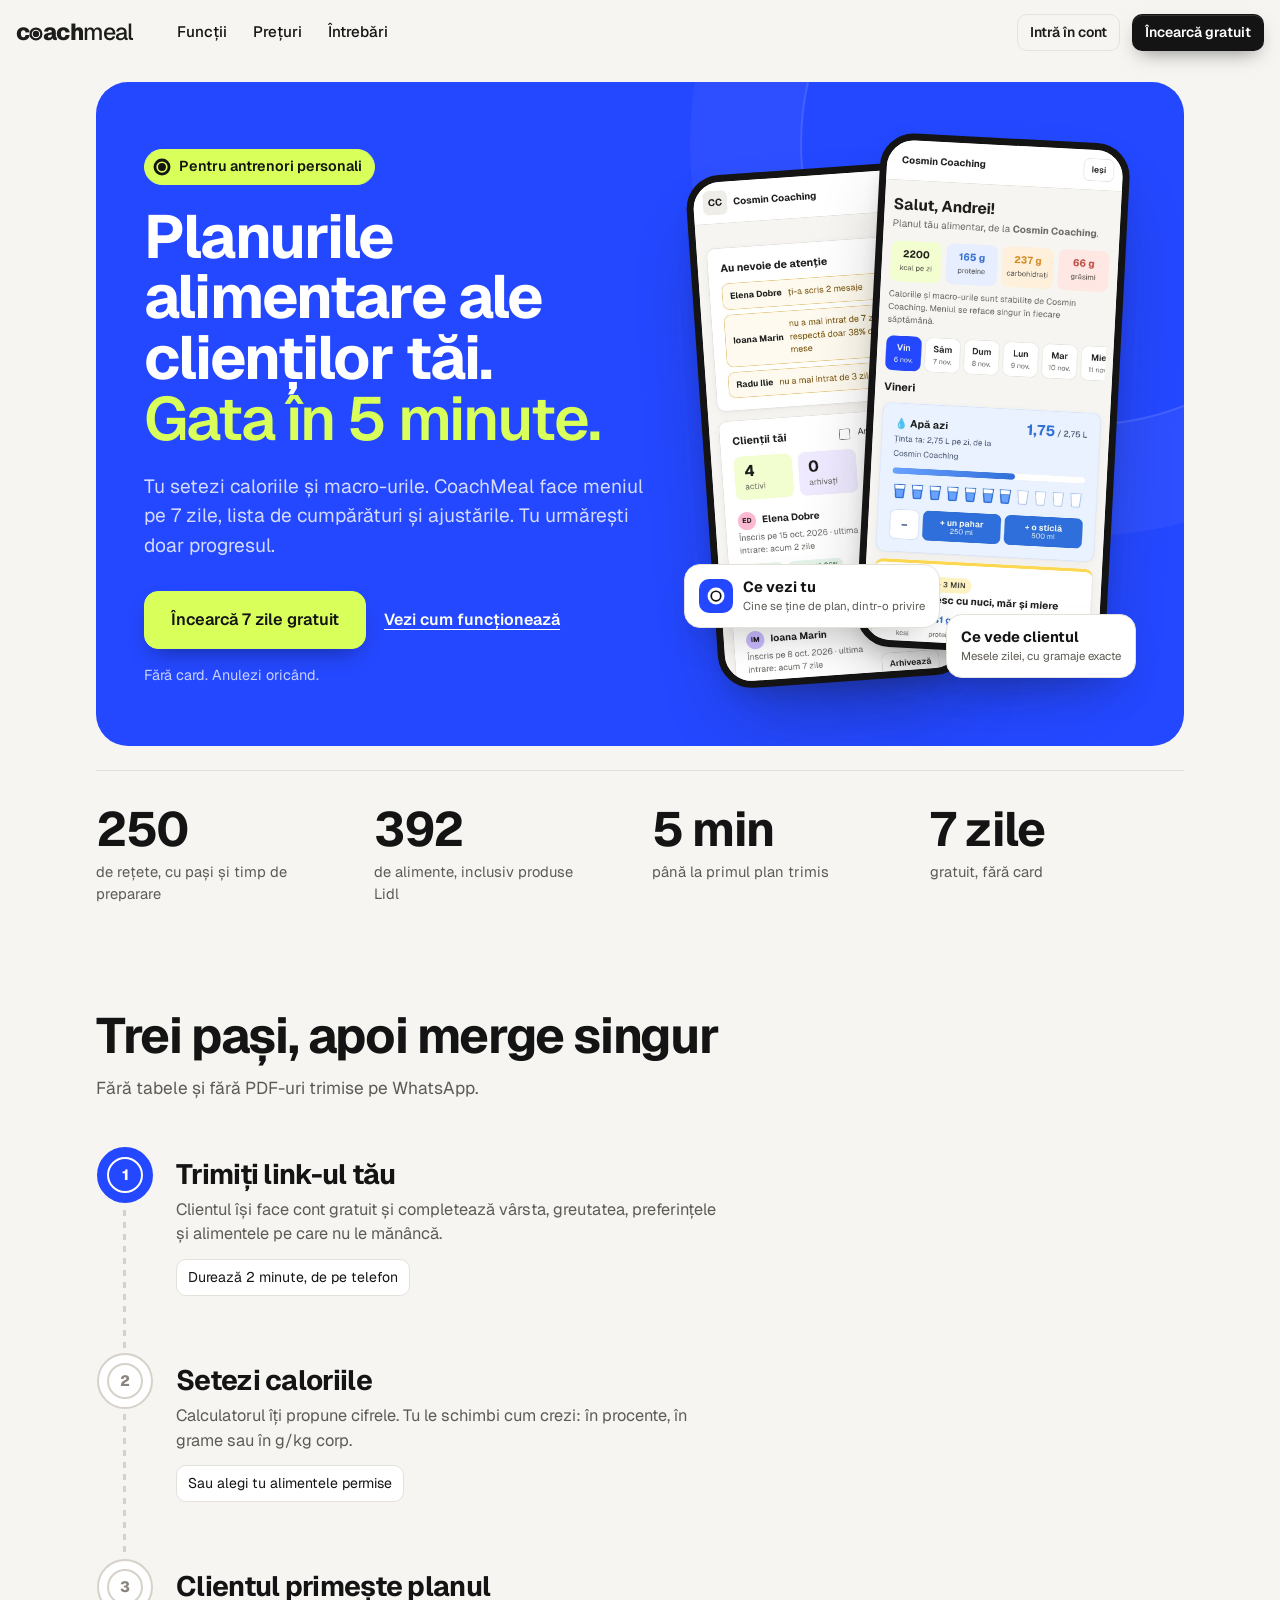
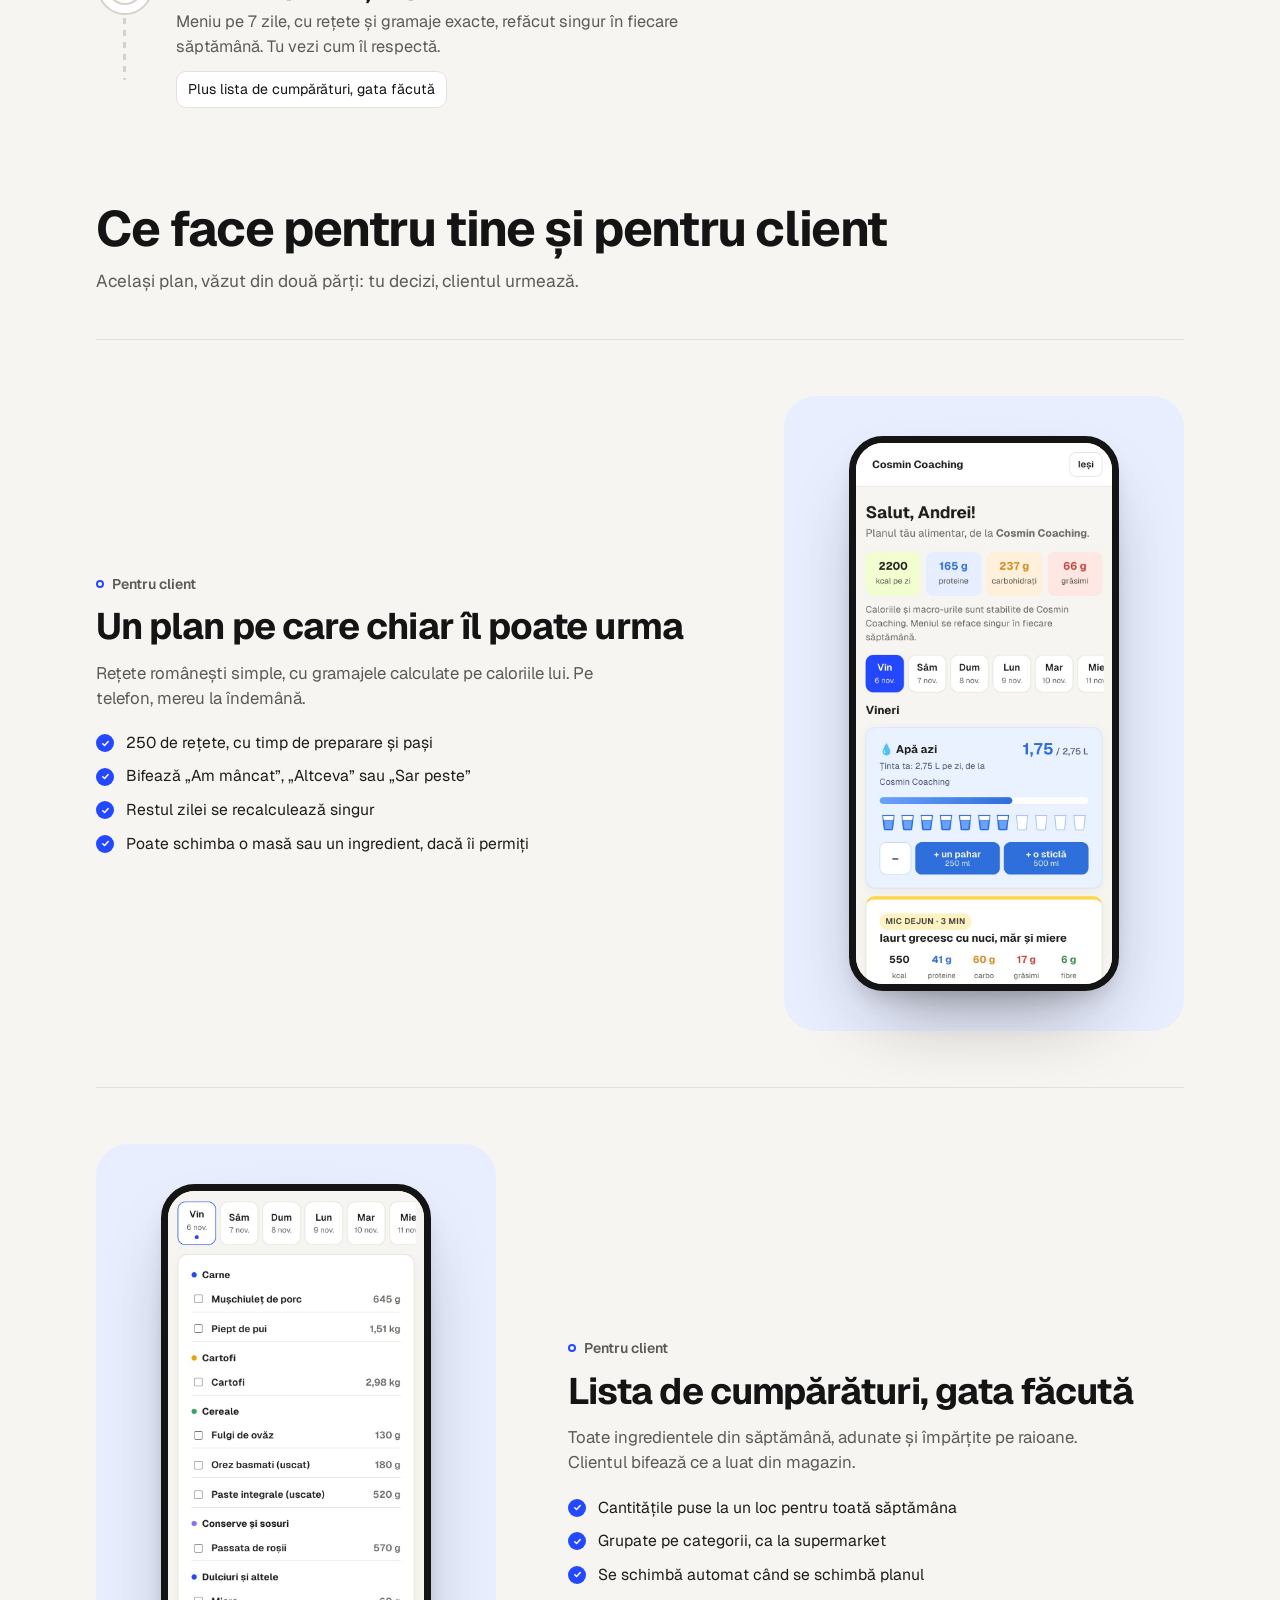
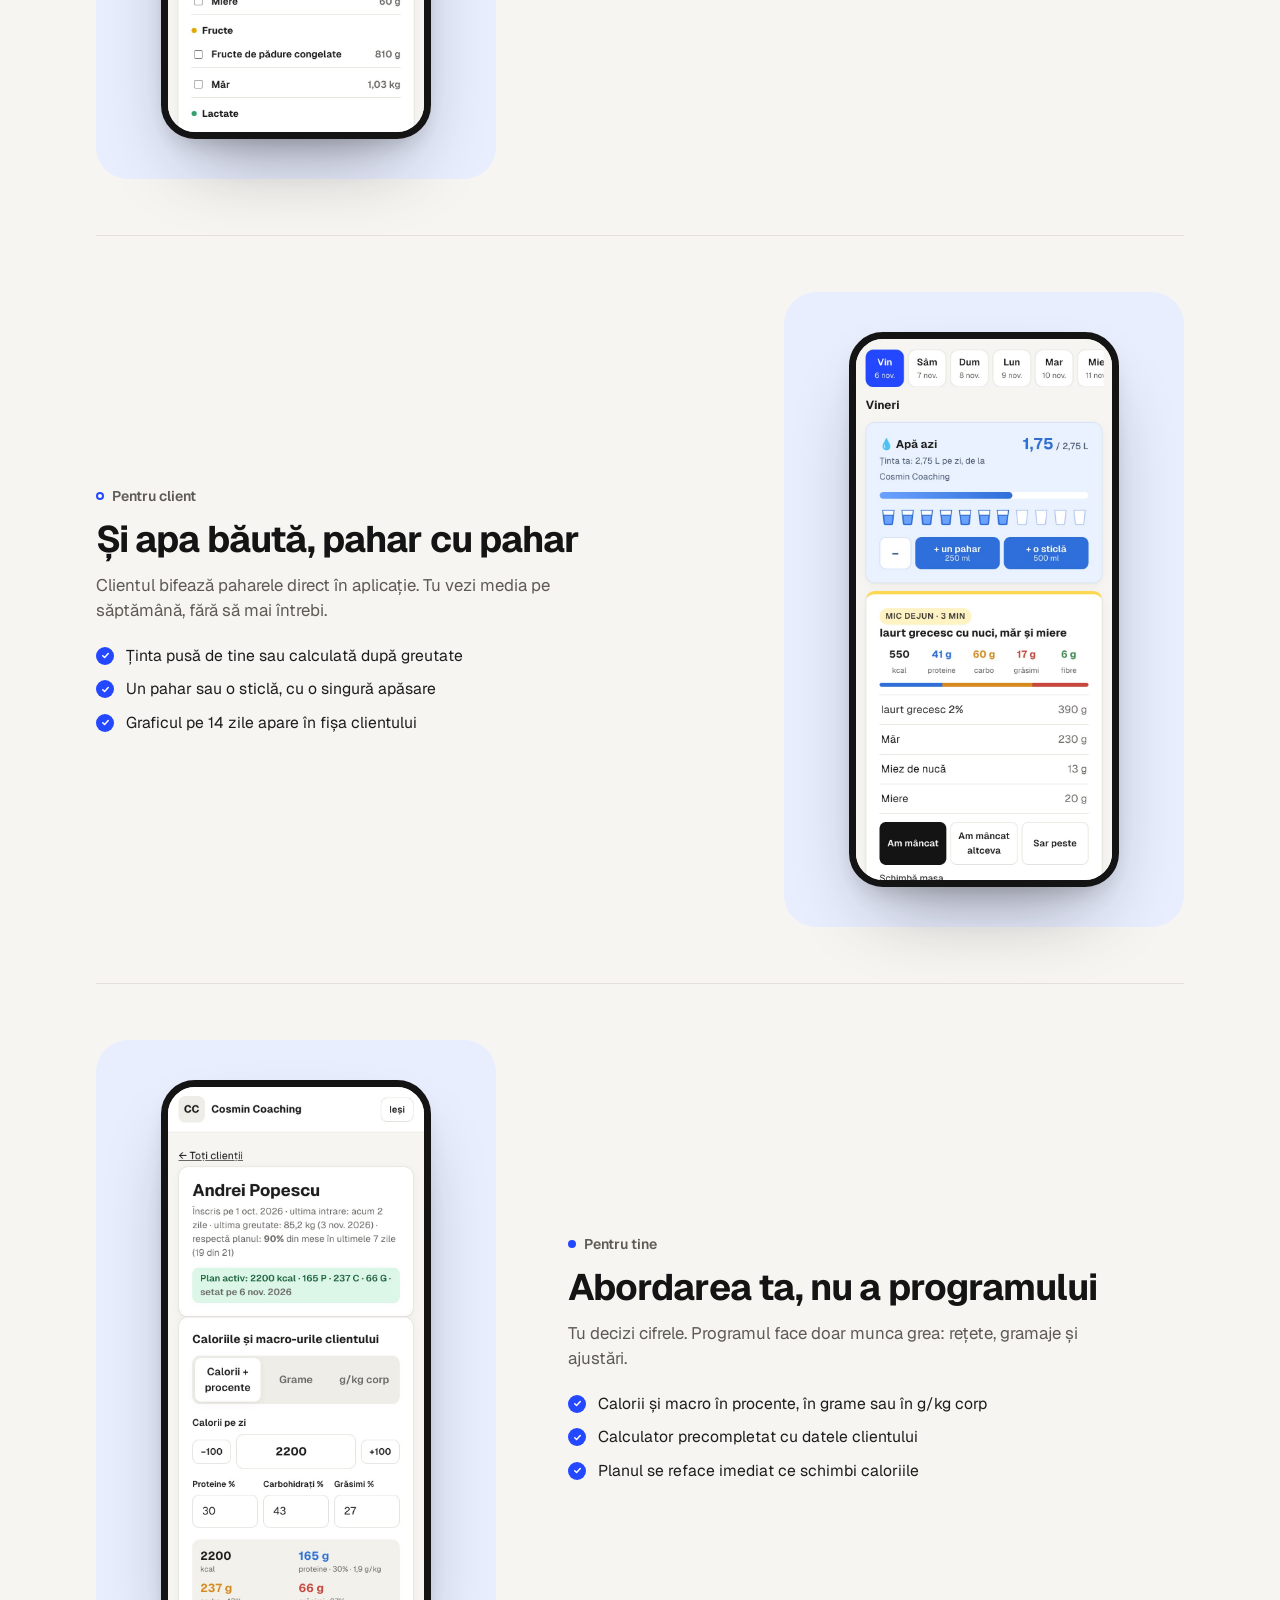
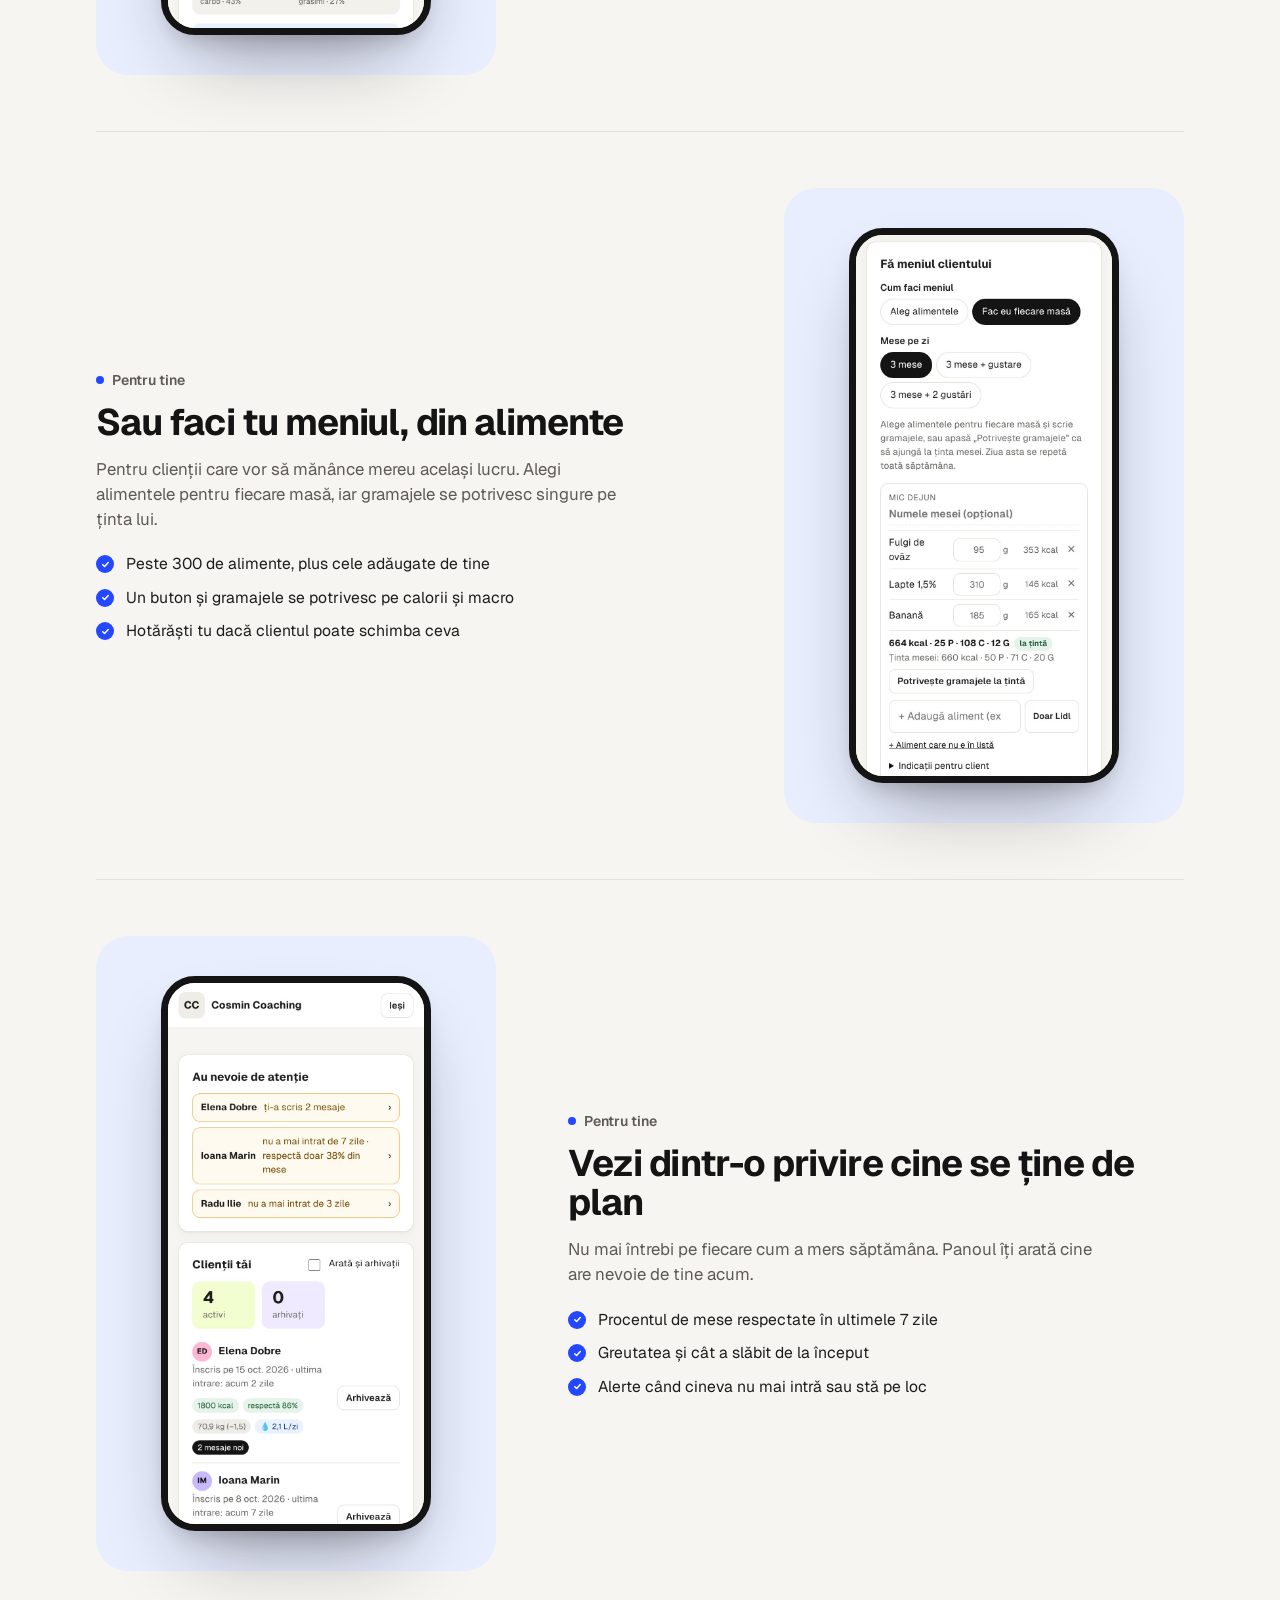
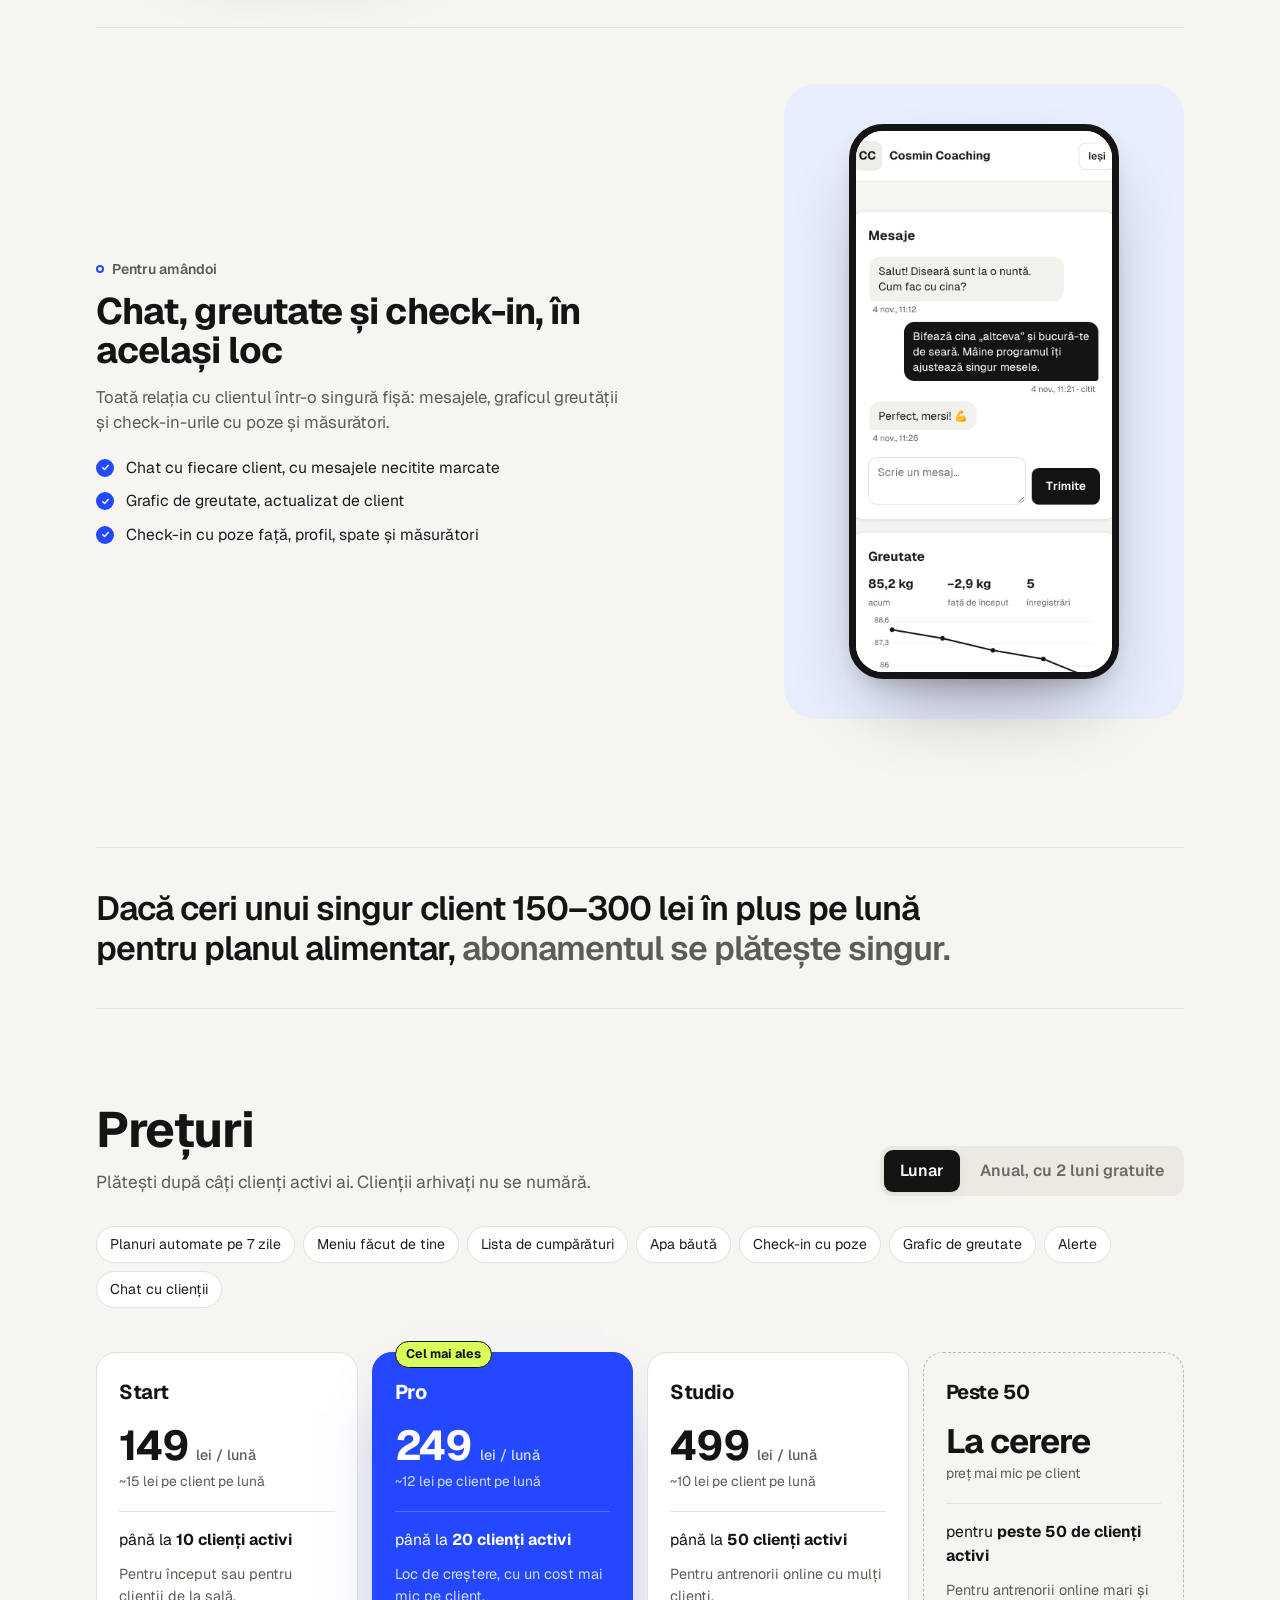
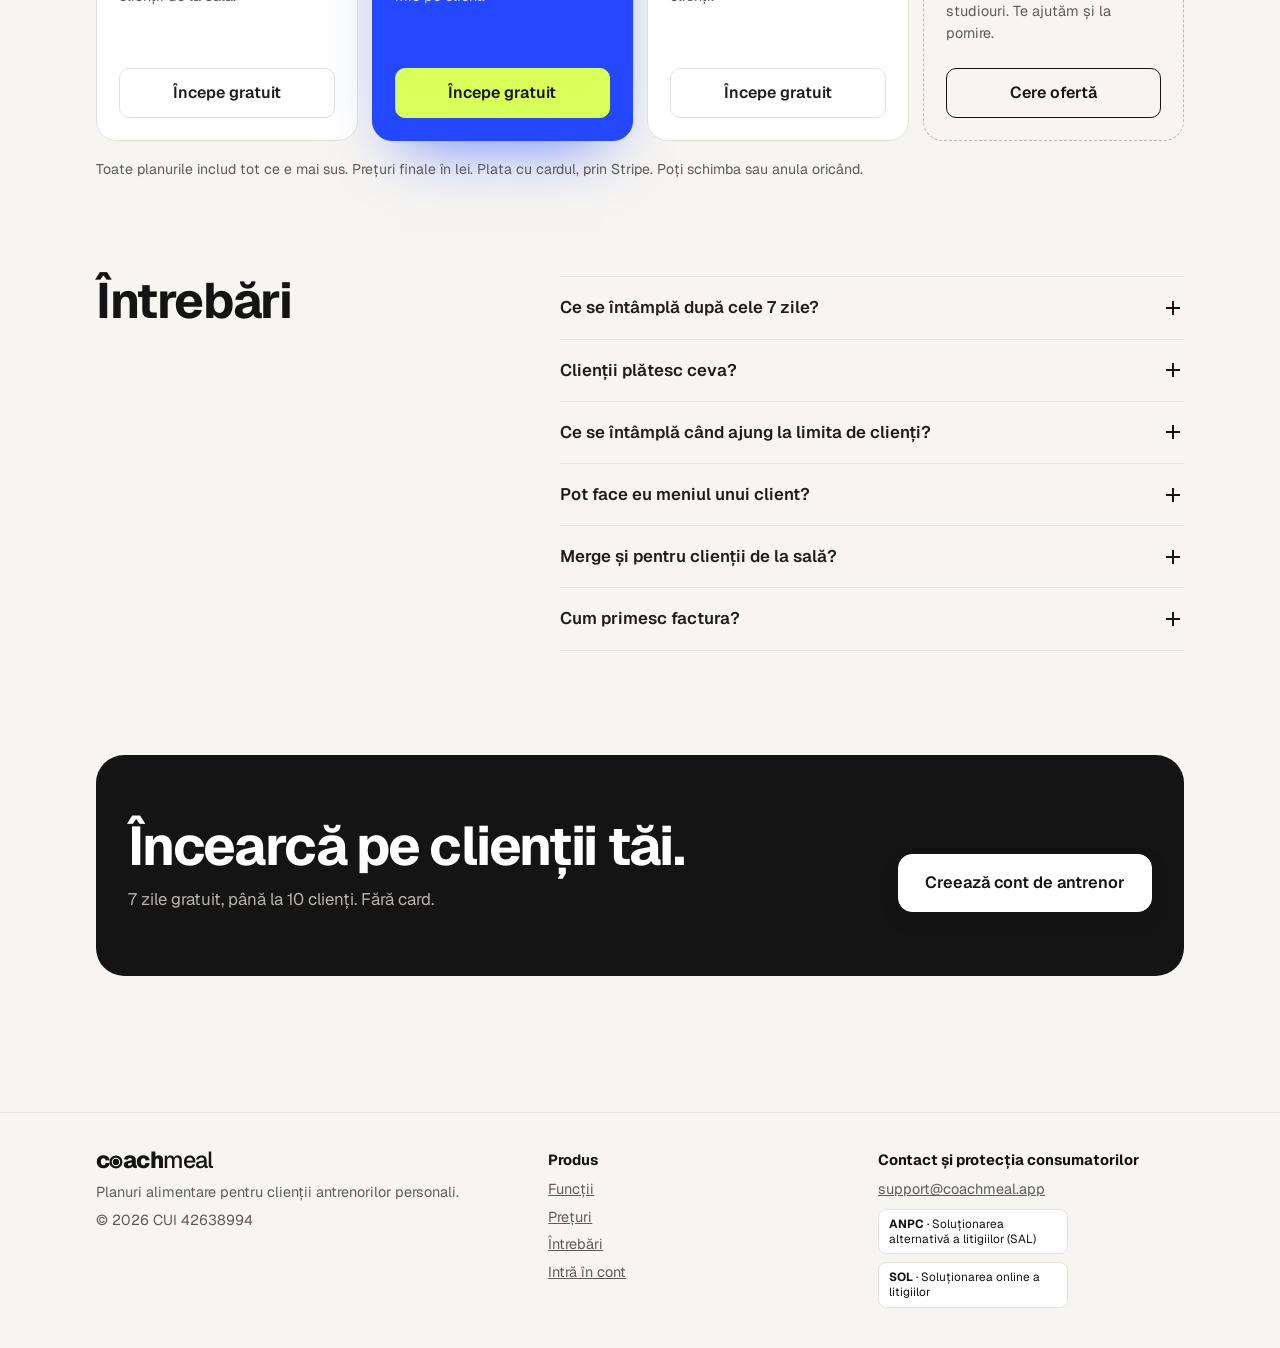
==== commit 7bbfbfe9: "Add files via upload" ====
--- a/site/index.html
+++ b/site/index.html
@@ -232,32 +232,6 @@
   }
 
 
-  /* before & after */
-  .ba { display: grid; grid-template-columns: 1.15fr .85fr; gap: 28px; background: #fff; border: 1px solid #E4E1DA; border-radius: 28px; padding: 28px; align-items: start; }
-  .ba-top { display: flex; justify-content: space-between; align-items: center; gap: 12px; flex-wrap: wrap; margin-bottom: 14px; }
-  .ba-top b { font-size: 1.05rem; }
-  .lp .ba-seg { margin: 0; }
-  .lp .ba-seg button.on { background: #141414; color: #fff; }
-  .ba-pair { display: grid; grid-template-columns: 1fr 1fr; gap: 12px; }
-  .ba-pair figure { margin: 0; }
-  .ba-img { aspect-ratio: 3 / 4; border-radius: 18px; overflow: hidden; background: linear-gradient(180deg, #efece6, #e3dfd7); }
-  .ba-pair figure:last-child .ba-img { background: linear-gradient(180deg, #e9eeff, #dbe3ff); }
-  .ba-img svg { display: block; width: 100%; height: 100%; }
-  .ba-pair figcaption { margin-top: 8px; font-size: .9rem; color: #5E5B55; display: flex; align-items: center; gap: 8px; }
-  .ba-pair figcaption { flex-wrap: wrap; row-gap: 4px; } .ba-d { white-space: nowrap; }
-  .ba-tag { font-size: .75rem; font-weight: 700; padding: 3px 9px; border-radius: 99px; background: #ECE9E3; color: #141414; }
-  .ba-tag.now { background: var(--blue); color: #fff; }
-  .ba-table { width: 100%; border-collapse: collapse; font-size: .98rem; }
-  .ba-table th { font-size: .8rem; font-weight: 600; color: #8A867F; text-align: right; padding: 0 4px 10px; }
-  .ba-table td { text-align: right; padding: 12px 4px; border-top: 1px solid #E4E1DA; font-variant-numeric: tabular-nums; }
-  .ba-table th:first-child, .ba-table td:first-child { text-align: left; }
-  .ba-table td:first-child { font-weight: 600; }
-  .ba-table td.down { color: #1d6b3d; font-weight: 700; }
-  .ba-list { list-style: none; padding: 0; margin: 22px 0 0; display: grid; gap: 10px; }
-  .ba-list li { padding-left: 30px; position: relative; font-size: .98rem; }
-  .ba-list li::before { content: ""; position: absolute; left: 0; top: .2em; width: 18px; height: 18px; border-radius: 50%; background: var(--blue) url("data:image/svg+xml,%3Csvg xmlns='http://www.w3.org/2000/svg' viewBox='0 0 24 24' fill='none' stroke='white' stroke-width='3.2' stroke-linecap='round' stroke-linejoin='round'%3E%3Cpath d='M6 12.5l4 4 8-9'/%3E%3C/svg%3E") center / 11px no-repeat; }
-  .ba-fine { margin: 18px 0 0; font-size: .82rem; color: #8A867F; }
-  @media (max-width: 860px) { .ba { grid-template-columns: 1fr; padding: 18px; border-radius: 22px; } }
   .lp .tabs button.on { background: #141414; color: #fff; }
   .lp .plan.best { background: var(--blue); border-color: var(--blue); box-shadow: 0 30px 60px -30px rgba(36,72,255,.7); }
   .lp .plan.best .price small, .lp .plan.best .sub, .lp .plan.best .note2 { color: #D4DBFF; }
@@ -411,44 +385,6 @@
         </ul>
       </div>
       <div class="art"><div class="phone"><img src="assets/img/chat.jpg" alt="Chatul cu clientul și graficul greutății" loading="lazy"></div></div>
-    </div>
-  </section>
-
-  <section class="sec" id="progres">
-    <div class="ba-head">
-      <div>
-        <span class="who both">Pentru amândoi</span>
-        <h2 class="sec-h">Before &amp; after, din pozele clientului</h2>
-        <p class="sec-p">Clientul face check-in din telefon: 3 poze (față, profil, spate) și câteva măsurători. Tu vezi automat prima și ultima poză una lângă alta, plus cât a dat jos la fiecare măsură.</p>
-      </div>
-    </div>
-    <div class="ba" aria-label="Exemplu de comparație înainte și după, cu imagini ilustrative">
-      <div class="ba-photos">
-        <div class="ba-top"><b>Început → acum</b><div class="seg ba-seg" role="tablist" aria-label="Poza">
-          <button type="button" role="tab" aria-selected="true" class="on" data-pose="front">Față</button><button type="button" role="tab" aria-selected="false" data-pose="side">Profil</button><button type="button" role="tab" aria-selected="false" data-pose="back">Spate</button></div></div>
-        <div class="ba-pair">
-          <figure><div class="ba-img" id="baA"></div><figcaption><span class="ba-tag">Înainte</span><span class="ba-d">6 oct. · 88,1 kg</span></figcaption></figure>
-          <figure><div class="ba-img" id="baB"></div><figcaption><span class="ba-tag now">Acum</span><span class="ba-d">3 nov. · 85,2 kg</span></figcaption></figure>
-        </div>
-      </div>
-      <div class="ba-data">
-        <table class="ba-table">
-          <thead><tr><th></th><th>La început</th><th>Acum</th><th>Diferență</th></tr></thead>
-          <tbody>
-            <tr><td>Greutate</td><td>88,1</td><td>85,2</td><td class="down">−2,9 kg</td></tr>
-            <tr><td>Talie</td><td>96</td><td>90</td><td class="down">−6 cm</td></tr>
-            <tr><td>Șold</td><td>104</td><td>100,5</td><td class="down">−3,5 cm</td></tr>
-            <tr><td>Piept</td><td>106</td><td>104</td><td class="down">−2 cm</td></tr>
-            <tr><td>Braț</td><td>36</td><td>35,5</td><td class="down">−0,5 cm</td></tr>
-          </tbody>
-        </table>
-        <ul class="ba-list">
-          <li>Pozele se pun una lângă alta singure, pe fiecare unghi</li>
-          <li>Măsurătorile au și grafic, săptămână de săptămână</li>
-          <li>Pozele le vedeți doar tu și clientul, nu sunt publice</li>
-        </ul>
-        <p class="ba-fine">Imagini ilustrative. În aplicație apar pozele reale trimise de client.</p>
-      </div>
     </div>
   </section>
 
@@ -579,41 +515,5 @@
 })();
 </script>
 
-<script>
-  // before & after: siluete ilustrative (nu poze reale)
-  (function () {
-    var A = document.getElementById('baA'), B = document.getElementById('baB'); if (!A) return;
-    var SK = '#cdb9a6', SH = '#3b3a36';
-    function fig(pose, k) {
-      // k: 1 = la început, 0 = acum
-      var w = 31 + 9 * k, h = 35 + 5 * k, s = 40, arm = 16 + 2 * k, leg = 23 + 3 * k, belly = 8 + 14 * k;
-      var g = '<circle cx="100" cy="42" r="19" fill="' + SK + '"/><rect x="92" y="58" width="16" height="16" rx="6" fill="' + SK + '"/>';
-      if (pose === 'side') {
-        g += '<line x1="96" y1="200" x2="94" y2="306" stroke="' + SK + '" stroke-width="' + (leg + 2) + '" stroke-linecap="round"/>' +
-          '<path d="M86 76 Q78 140 84 196 L' + (110 + k * 4) + ' 196 Q' + (112 + belly) + ' 158 ' + (110 + k * 3) + ' 122 Q116 96 108 76 Z" fill="' + SK + '"/>' +
-          '<path d="M82 186 L' + (112 + k * 5) + ' 186 L' + (110 + k * 4) + ' 226 L84 226 Z" fill="' + SH + '"/>' +
-          '<line x1="98" y1="88" x2="102" y2="198" stroke="#bfa995" stroke-width="' + arm + '" stroke-linecap="round"/>';
-      } else {
-        var W = 31 + 15 * k, H = 36 + 6 * k, ax = 56 + 6 * k;
-        g += '<line x1="' + (100 - H * .48) + '" y1="198" x2="' + (100 - H * .48 - 2) + '" y2="306" stroke="' + SK + '" stroke-width="' + leg + '" stroke-linecap="round"/>' +
-          '<line x1="' + (100 + H * .48) + '" y1="198" x2="' + (100 + H * .48 + 2) + '" y2="306" stroke="' + SK + '" stroke-width="' + leg + '" stroke-linecap="round"/>' +
-          '<line x1="51" y1="94" x2="' + (100 - ax) + '" y2="198" stroke="' + SK + '" stroke-width="' + arm + '" stroke-linecap="round"/>' +
-          '<line x1="149" y1="94" x2="' + (100 + ax) + '" y2="198" stroke="' + SK + '" stroke-width="' + arm + '" stroke-linecap="round"/>' +
-          '<path d="M86 70 C70 72 56 74 56 92 C56 116 ' + (100 - W - 2) + ' 134 ' + (100 - W) + ' 154 C' + (100 - W) + ' 172 ' + (100 - H) + ' 180 ' + (100 - H) + ' 198 L' + (100 + H) + ' 198 C' + (100 + H) + ' 180 ' + (100 + W) + ' 172 ' + (100 + W) + ' 154 C' + (100 + W + 2) + ' 134 144 116 144 92 C144 74 130 72 114 70 Z" fill="' + SK + '"/>' +
-          '<path d="M' + (100 - H - 1) + ' 186 L' + (100 + H + 1) + ' 186 L' + (100 + H + 3) + ' 230 L103 230 L100 216 L97 230 L' + (100 - H - 3) + ' 230 Z" fill="' + SH + '"/>' +
-          (pose === 'back' ? '<path d="M100 82 L100 178" stroke="#b9a38f" stroke-width="2" stroke-linecap="round" fill="none"/><path d="M76 100 Q86 108 92 104 M124 100 Q114 108 108 104" stroke="#b9a38f" stroke-width="2" fill="none" stroke-linecap="round"/>' : '');
-      }
-      return '<svg viewBox="0 0 200 320" role="img" aria-label="Siluetă ilustrativă"><ellipse cx="100" cy="310" rx="56" ry="6" fill="rgba(20,20,20,.08)"/>' + g + '</svg>';
-    }
-    function show(pose) { A.innerHTML = fig(pose, 1); B.innerHTML = fig(pose, 0); }
-    document.querySelectorAll('[data-pose]').forEach(function (b) {
-      b.addEventListener('click', function () {
-        document.querySelectorAll('[data-pose]').forEach(function (x) { x.classList.toggle('on', x === b); x.setAttribute('aria-selected', x === b ? 'true' : 'false'); });
-        show(b.getAttribute('data-pose'));
-      });
-    });
-    show('front');
-  })();
-</script>
 </body>
 </html>
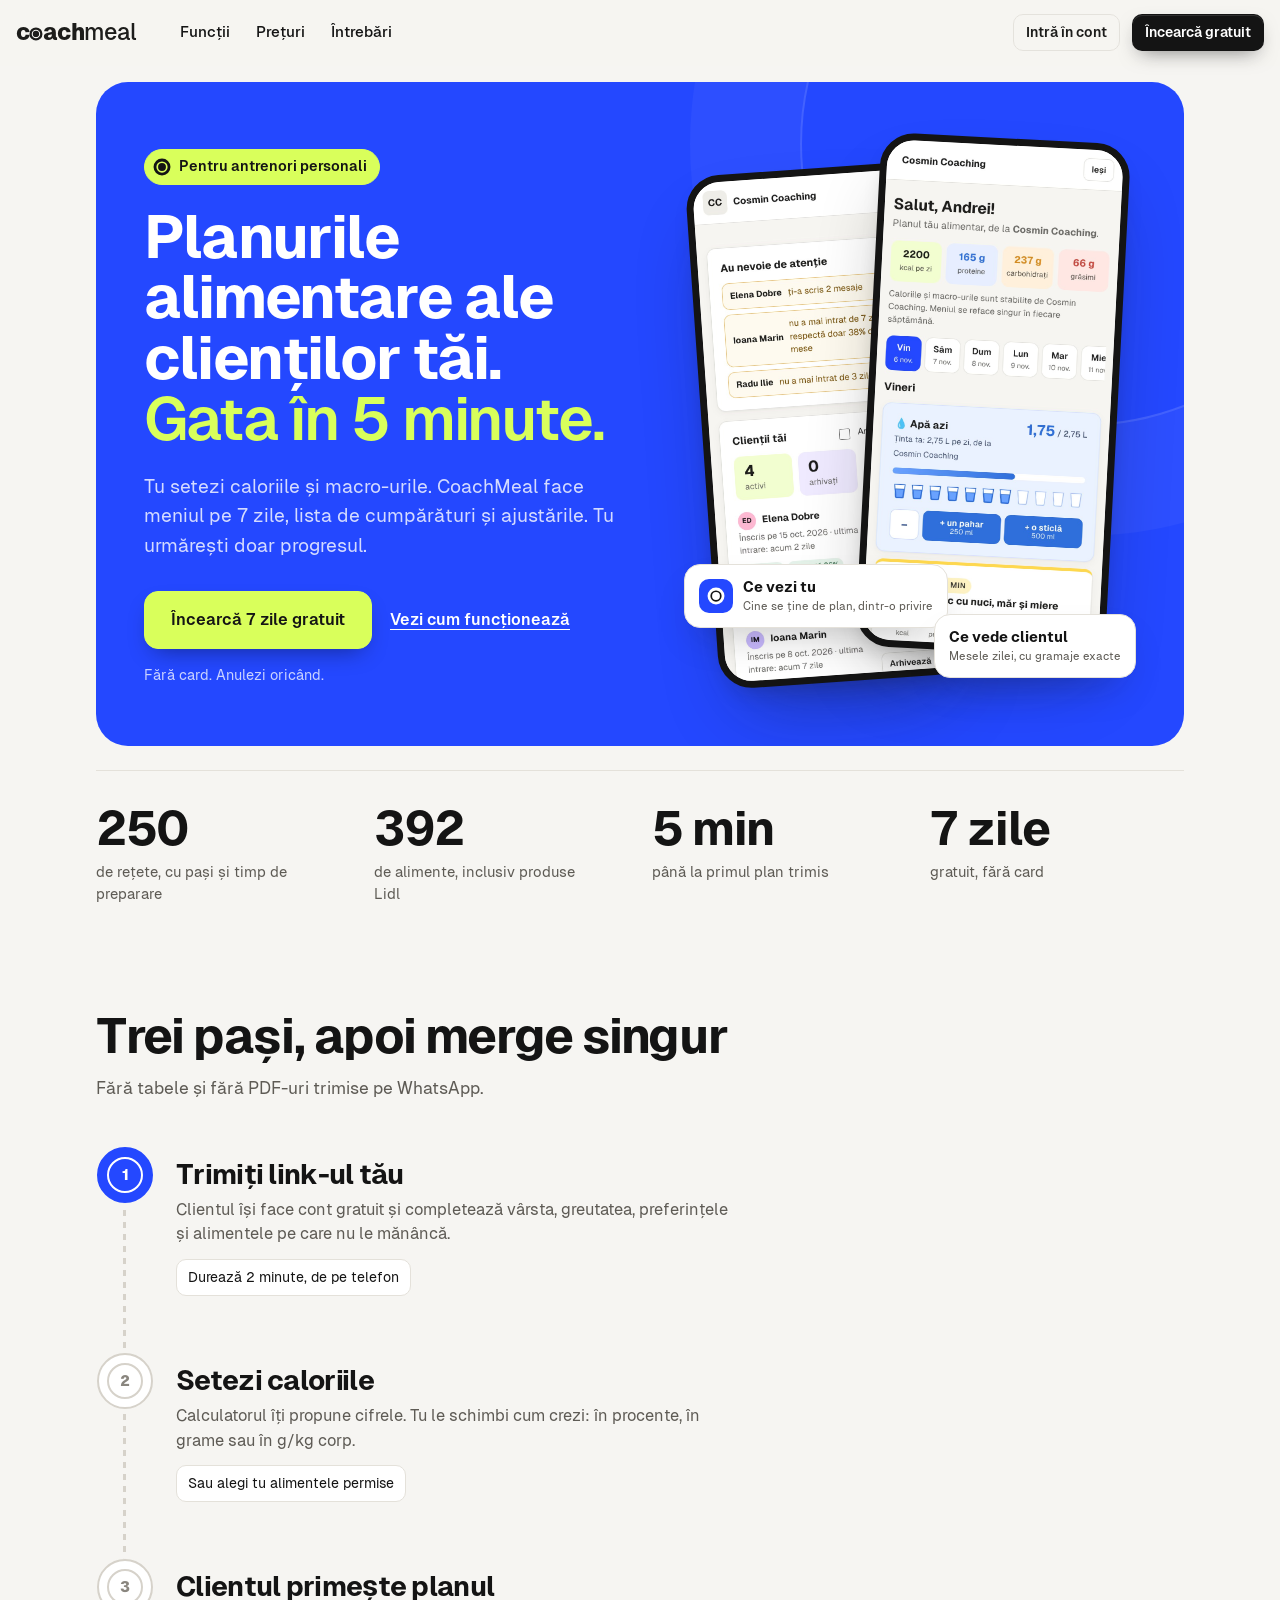
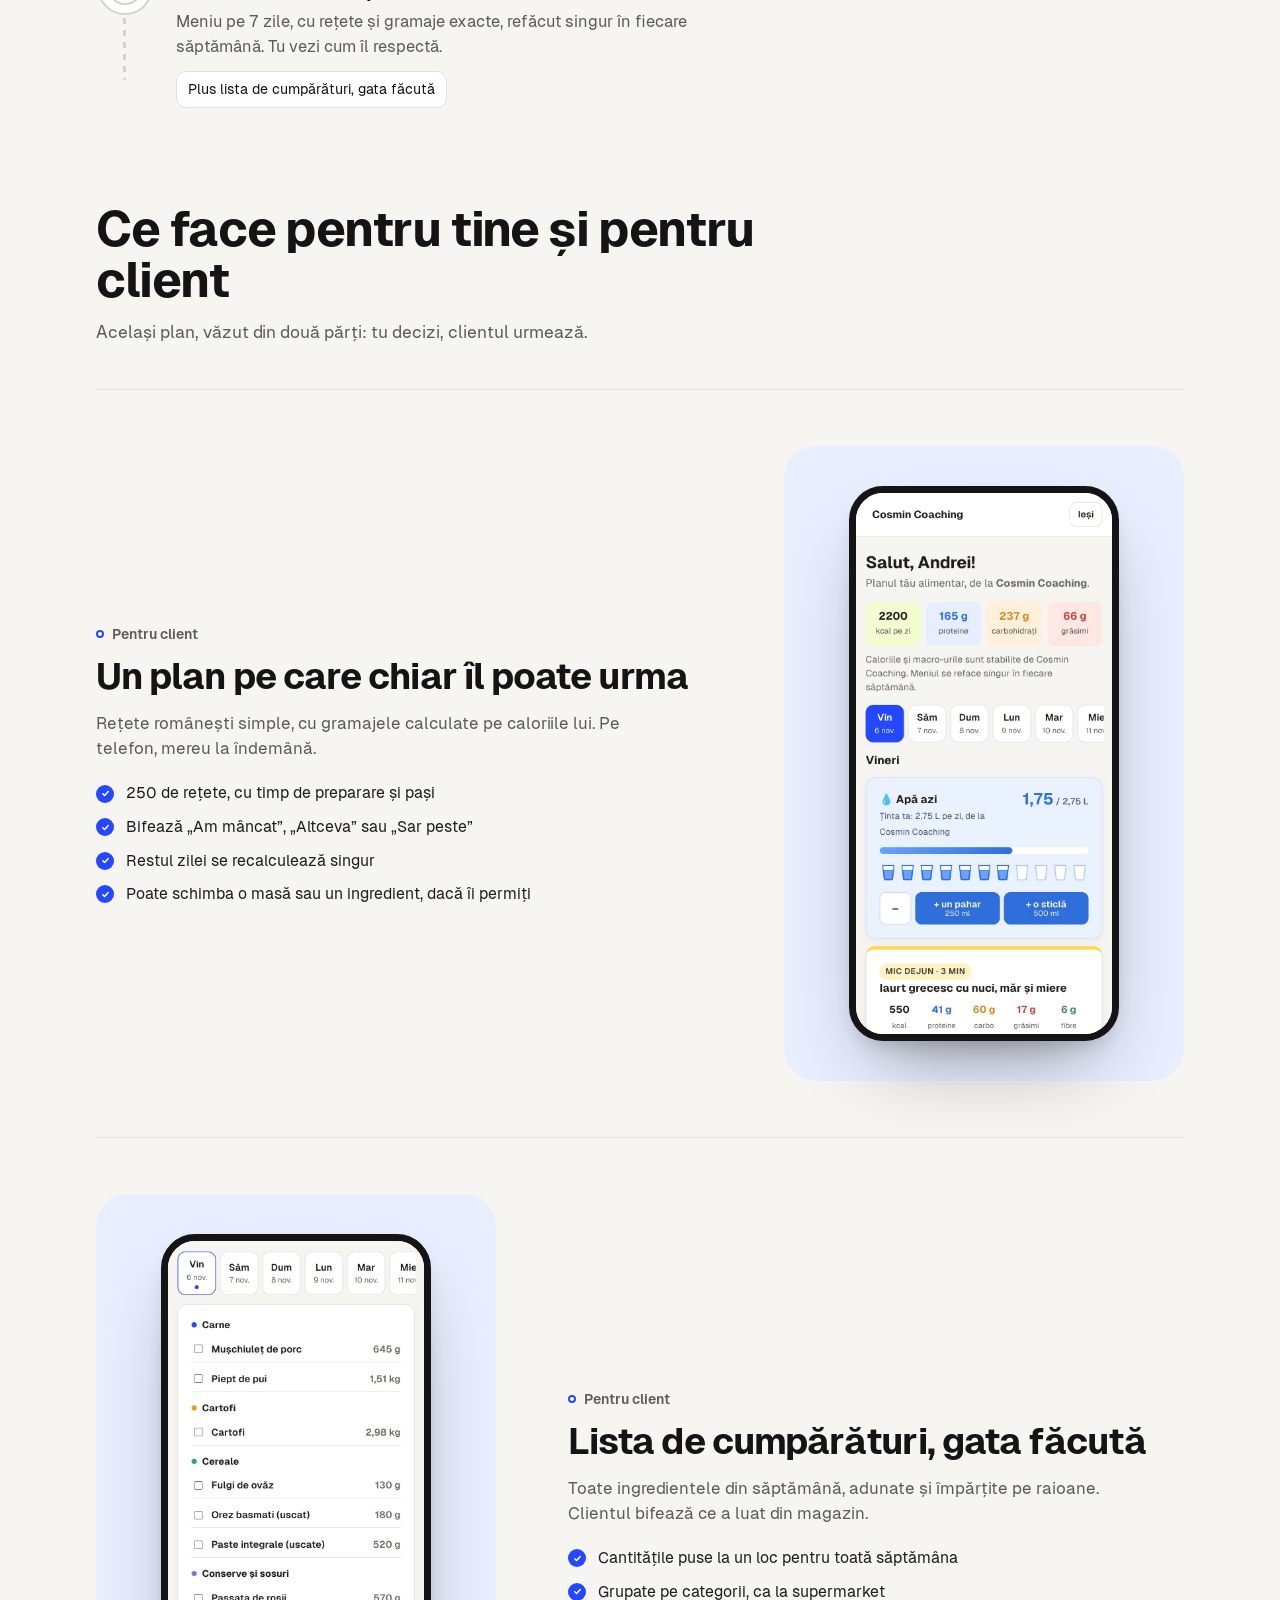
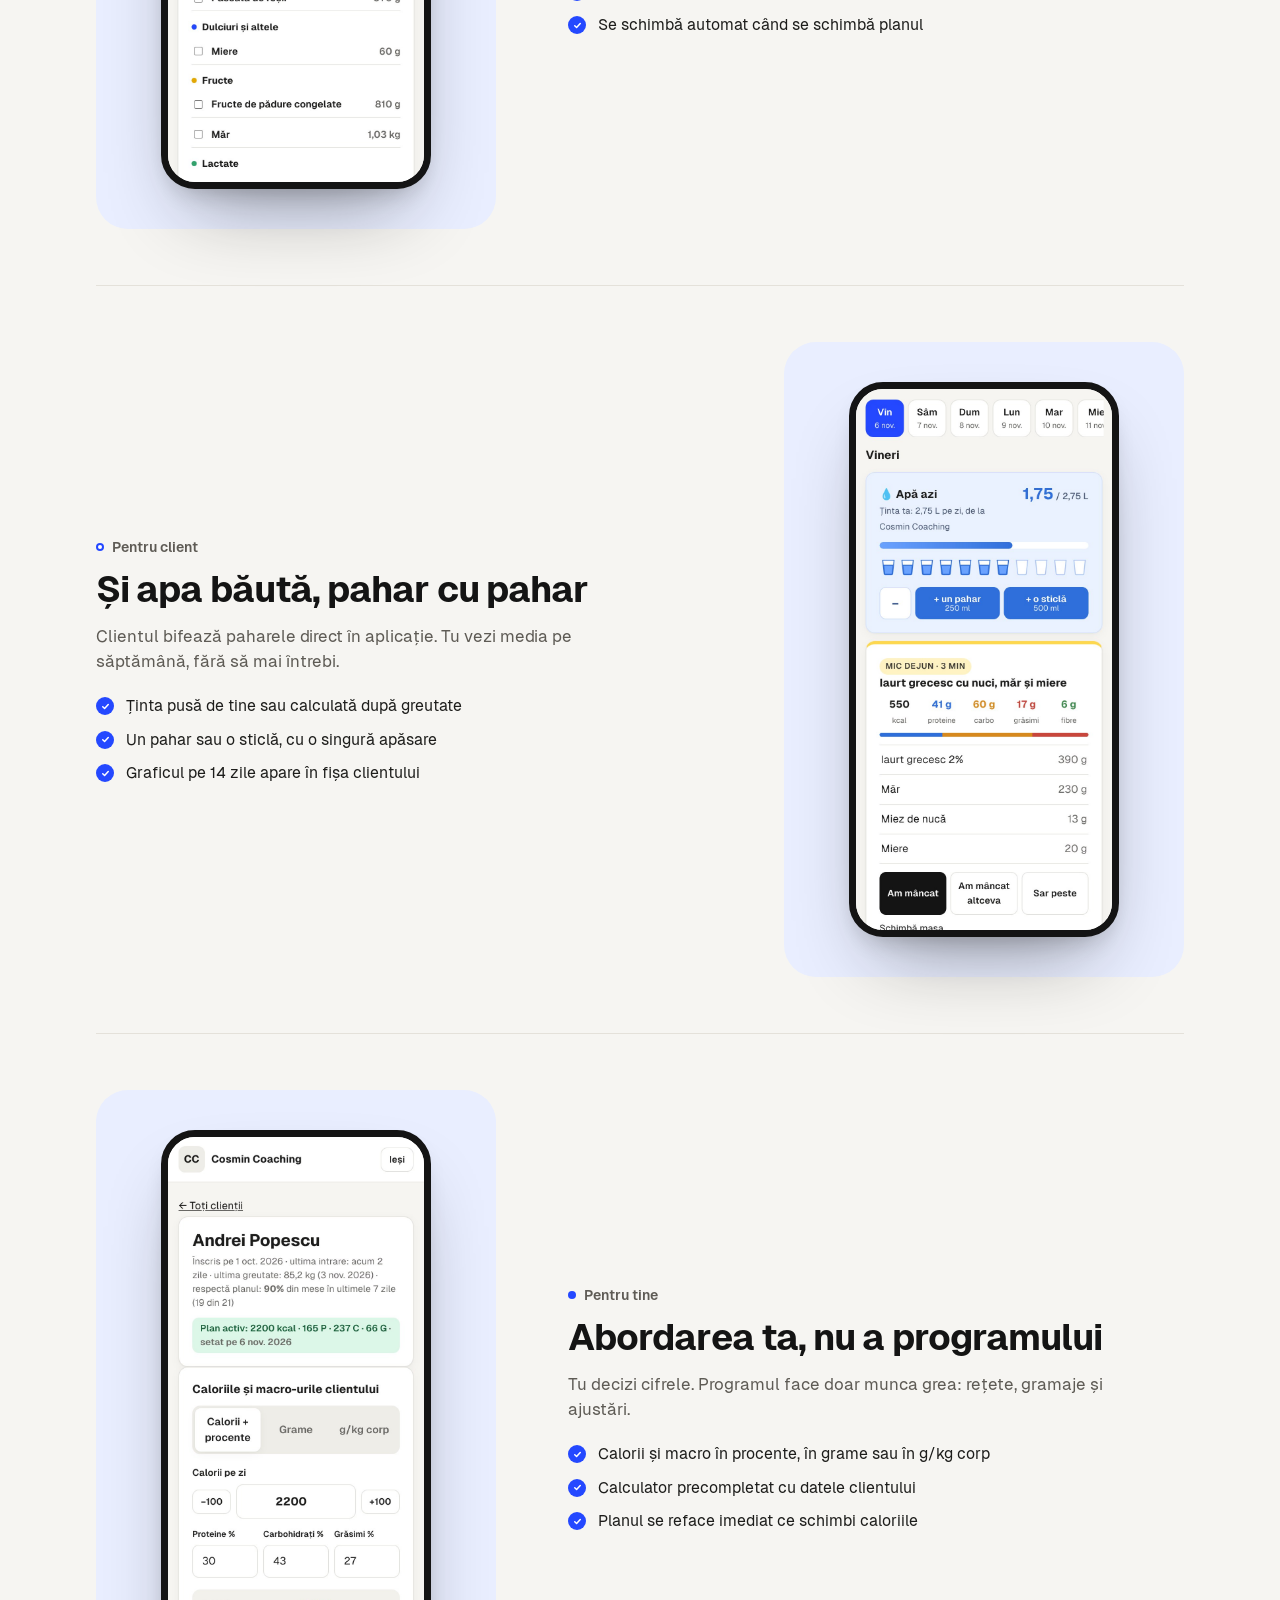
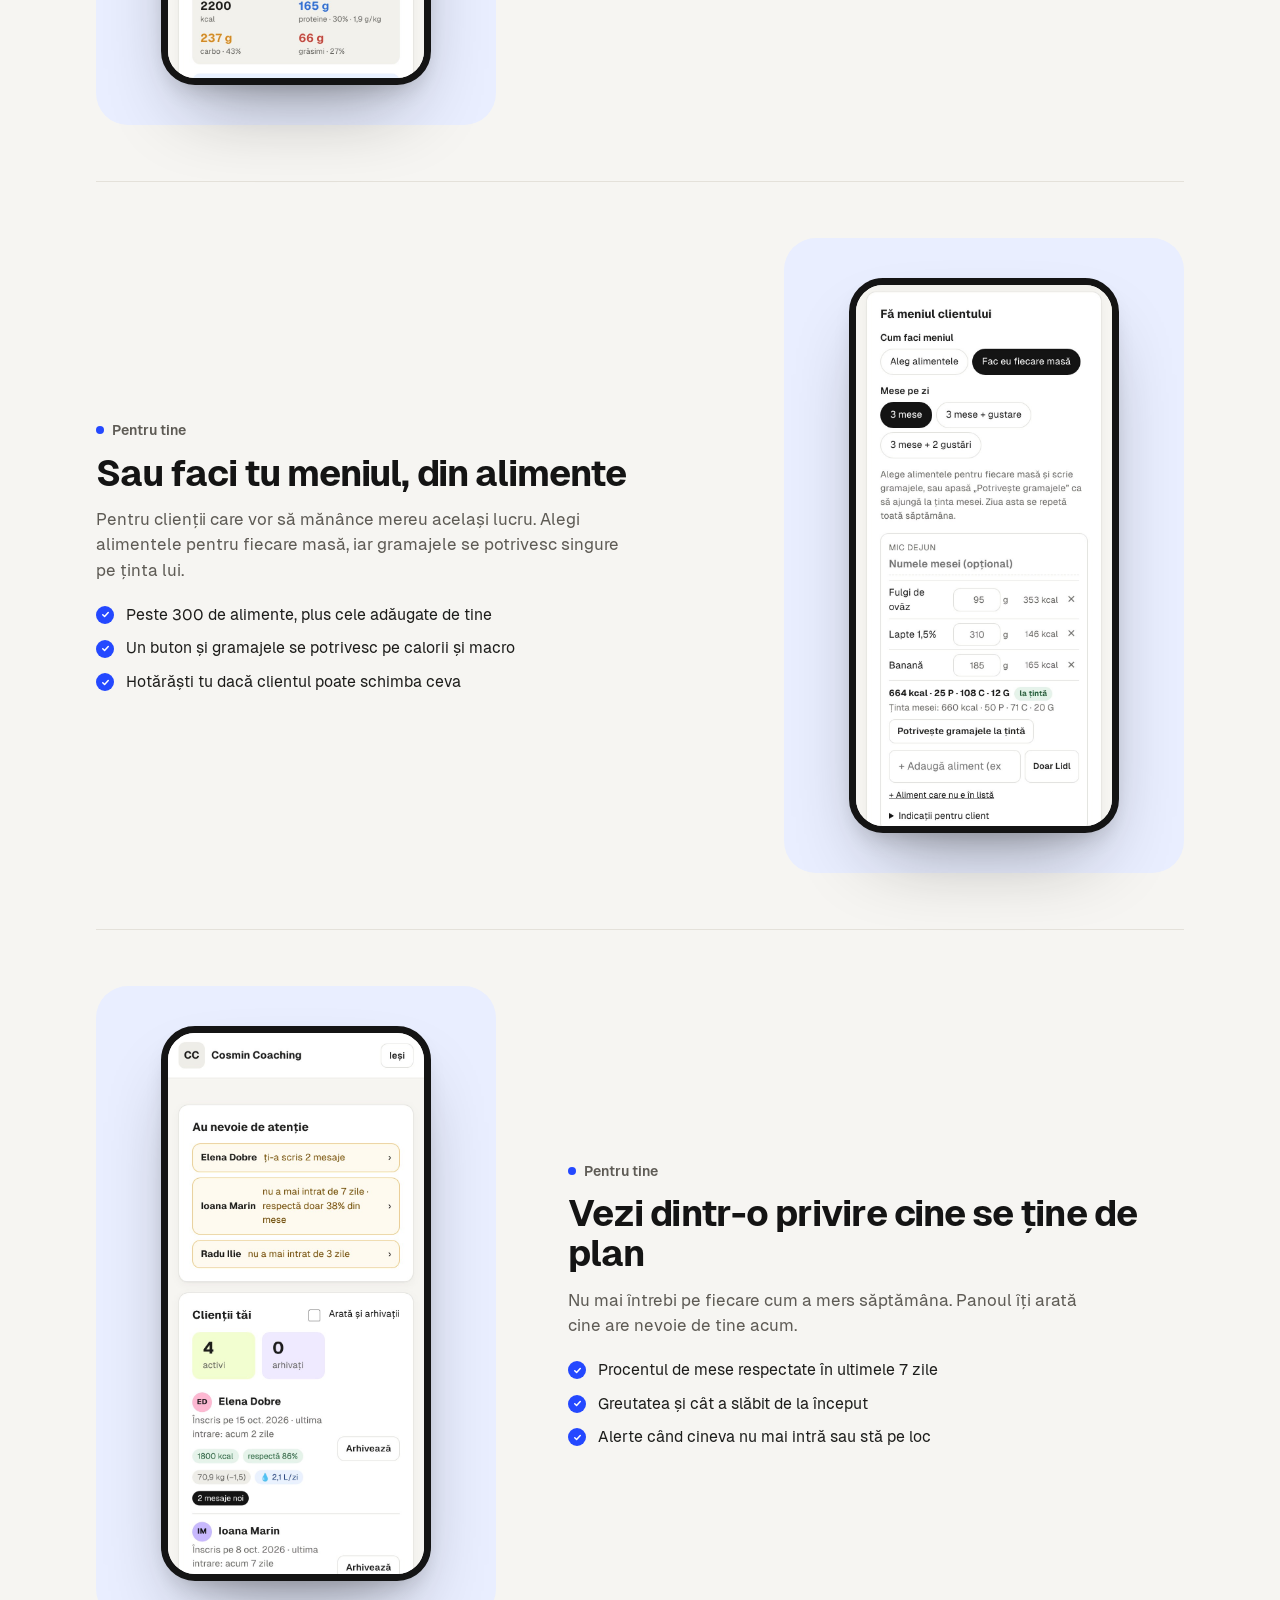
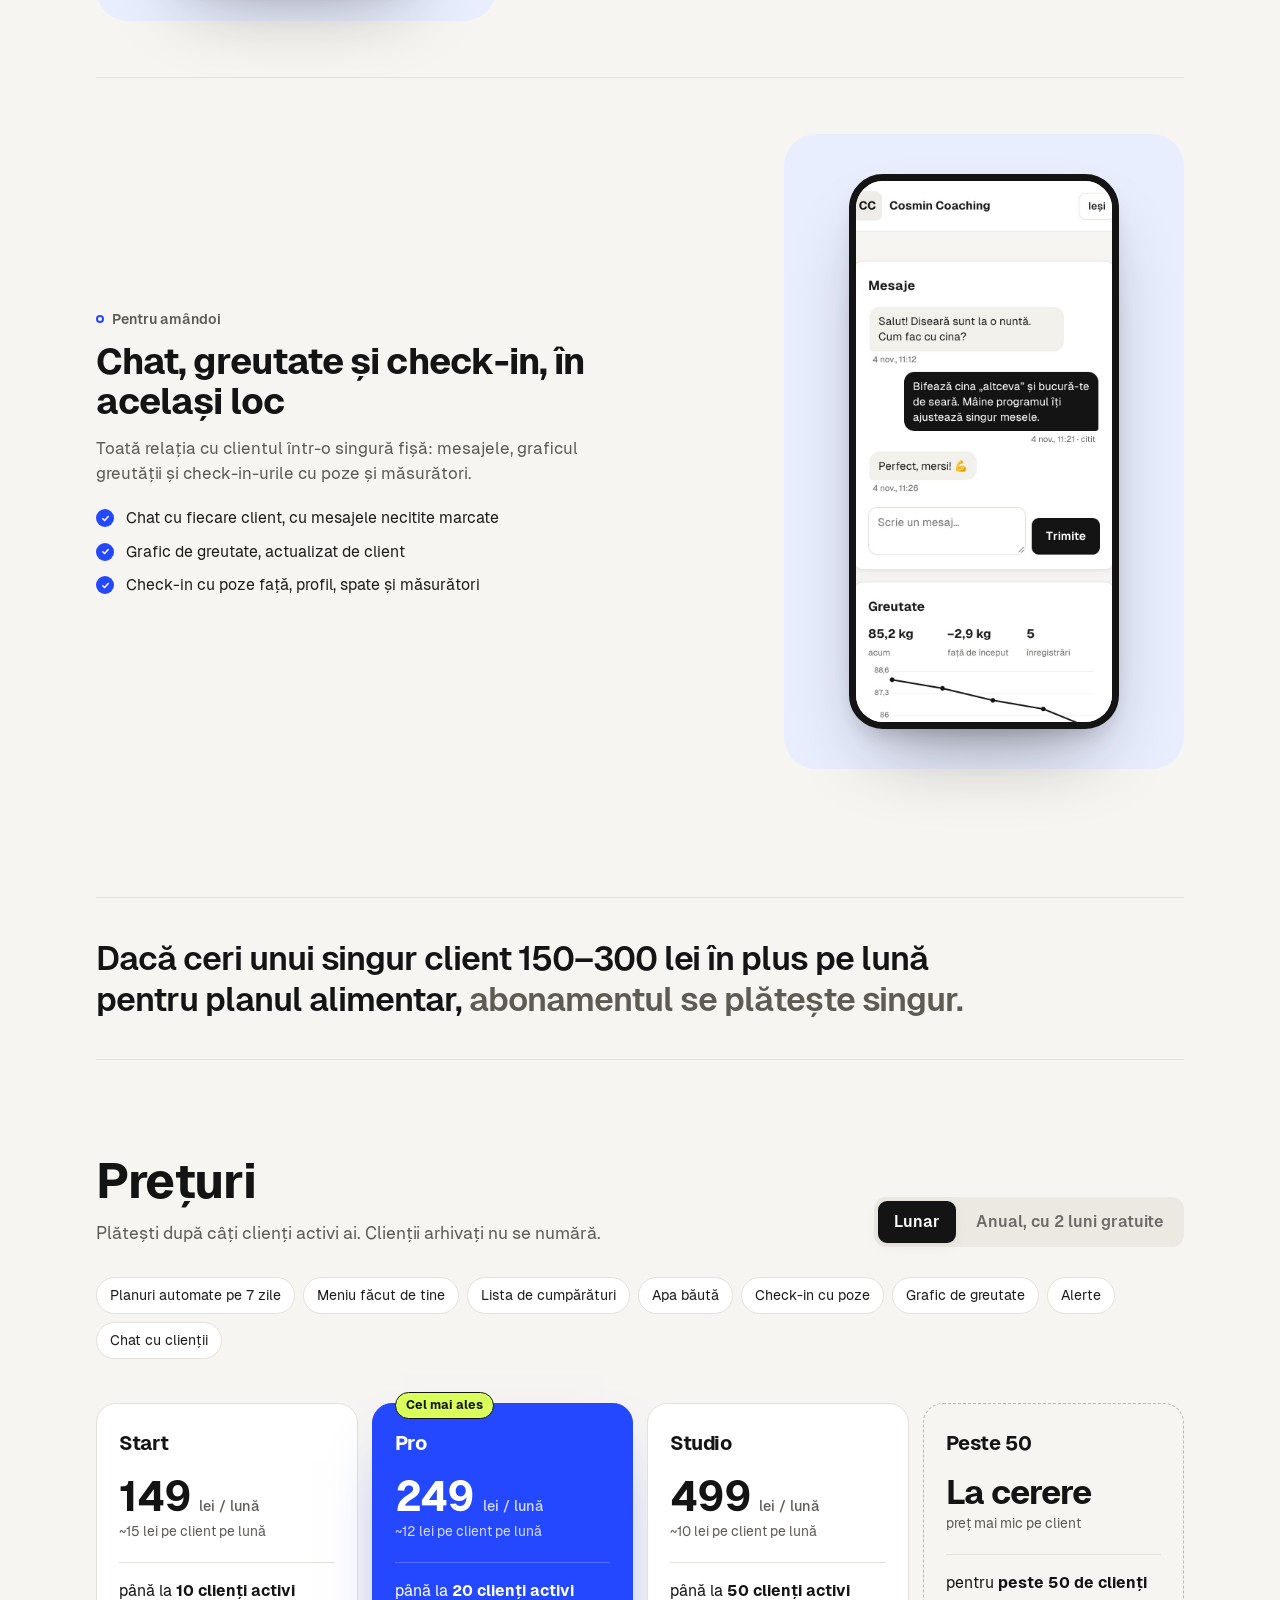
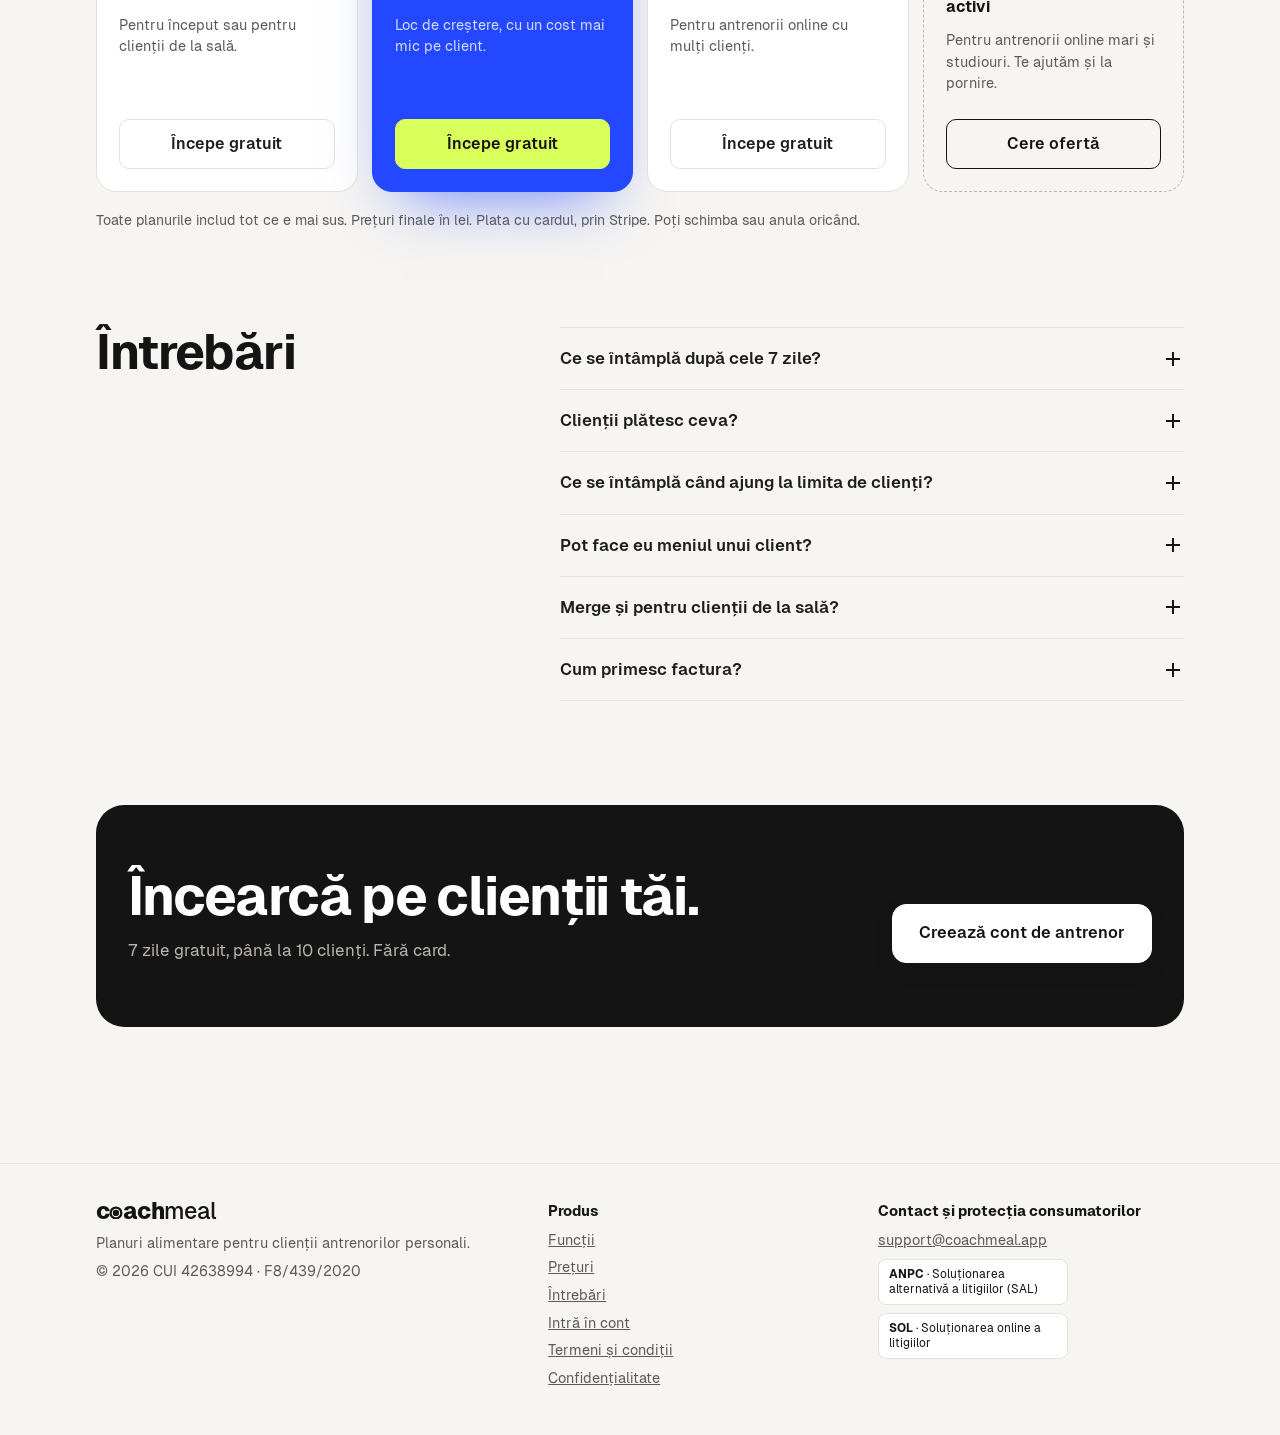
==== commit ef88857c: "Add files via upload" ====
--- a/site/index.html
+++ b/site/index.html
@@ -11,14 +11,14 @@
 <link rel="manifest" href="manifest.webmanifest">
 <meta name="theme-color" content="#ffffff">
 <meta name="apple-mobile-web-app-title" content="CoachMeal">
-<link rel="preconnect" href="https://fonts.googleapis.com"><link rel="preconnect" href="https://fonts.gstatic.com" crossorigin>
-<link rel="stylesheet" href="https://fonts.googleapis.com/css2?family=Geist:wght@400;500;600;700;800&display=swap">
+<link rel="stylesheet" href="assets/fonts/geist.css">
 <link rel="stylesheet" href="assets/app.css">
 <script>
   // linkurile din emailuri (resetare parolă, confirmare cont) ajung uneori pe adresa principală: le trimitem la intrare
   if (/(access_token|type=recovery|error_description)/.test(location.hash)) location.replace('cont.html' + location.hash);
 </script>
 <script src="assets/config.js"></script>
+<script src="assets/track.js" data-auto="view" defer></script>
 <style>
   /* ---------- pagina de prețuri: tipografie mare, multă respirație, o singură mișcare (linia pașilor) ---------- */
   body.lp { background: #F6F5F2; }
@@ -441,6 +441,8 @@
       <p><a href="#preturi">Prețuri</a></p>
       <p><a href="#intrebari">Întrebări</a></p>
       <p><a href="cont.html">Intră în cont</a></p>
+      <p><a href="termeni.html">Termeni și condiții</a></p>
+      <p><a href="confidentialitate.html">Confidențialitate</a></p>
     </div>
     <div>
       <b>Contact și protecția consumatorilor</b>
--- a/site/assets/fonts/geist.css
+++ b/site/assets/fonts/geist.css
@@ -0,0 +1,5 @@
+@font-face{font-family:'Geist';font-style:normal;font-display:swap;font-weight:400;src:url(geist-400.woff2) format('woff2')}
+@font-face{font-family:'Geist';font-style:normal;font-display:swap;font-weight:500;src:url(geist-500.woff2) format('woff2')}
+@font-face{font-family:'Geist';font-style:normal;font-display:swap;font-weight:600;src:url(geist-600.woff2) format('woff2')}
+@font-face{font-family:'Geist';font-style:normal;font-display:swap;font-weight:700;src:url(geist-700.woff2) format('woff2')}
+@font-face{font-family:'Geist';font-style:normal;font-display:swap;font-weight:800;src:url(geist-800.woff2) format('woff2')}
--- a/site/assets/app.css
+++ b/site/assets/app.css
@@ -377,3 +377,8 @@
 main.narrow > .card::before, main.narrow > section.card::before { content: ""; position: absolute; left: 0; right: 0; top: 0; height: 6px;
   background: linear-gradient(90deg, #2448FF 0 20%, #C7B8FF 20% 40%, #9EE6C1 40% 60%, #D9FF5B 60% 80%, #FFD84D 80% 100%); }
 .inst-phone { background: linear-gradient(160deg, #e3e9ff 0%, #f2fdd0 55%, #efeaff 100%); }
+
+/* limita de clienți atinsă */
+.card.limit-full { border: 1.5px solid #2448FF; background: #f3f6ff; }
+.card.limit-full .meter i { background: #2448FF; }
+.card.limit-full .btn { background: #2448FF; border-color: #2448FF; }
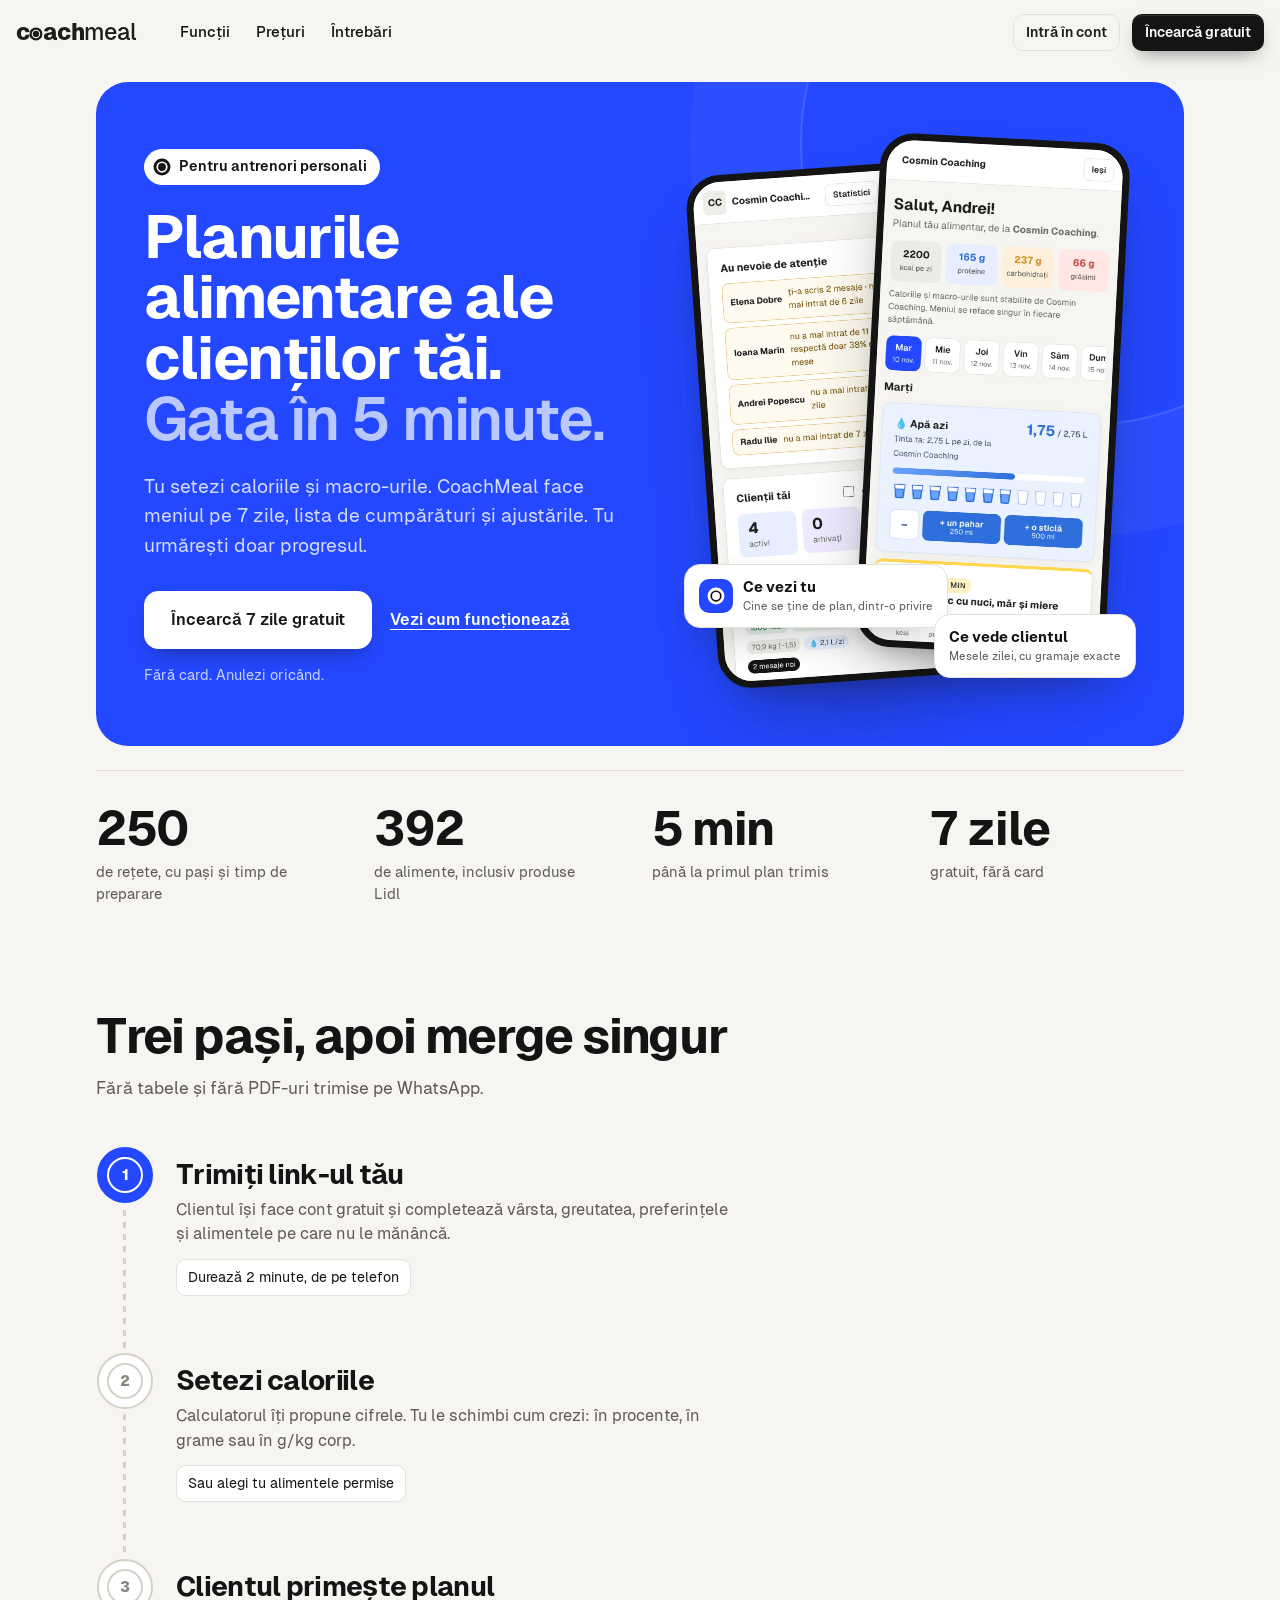
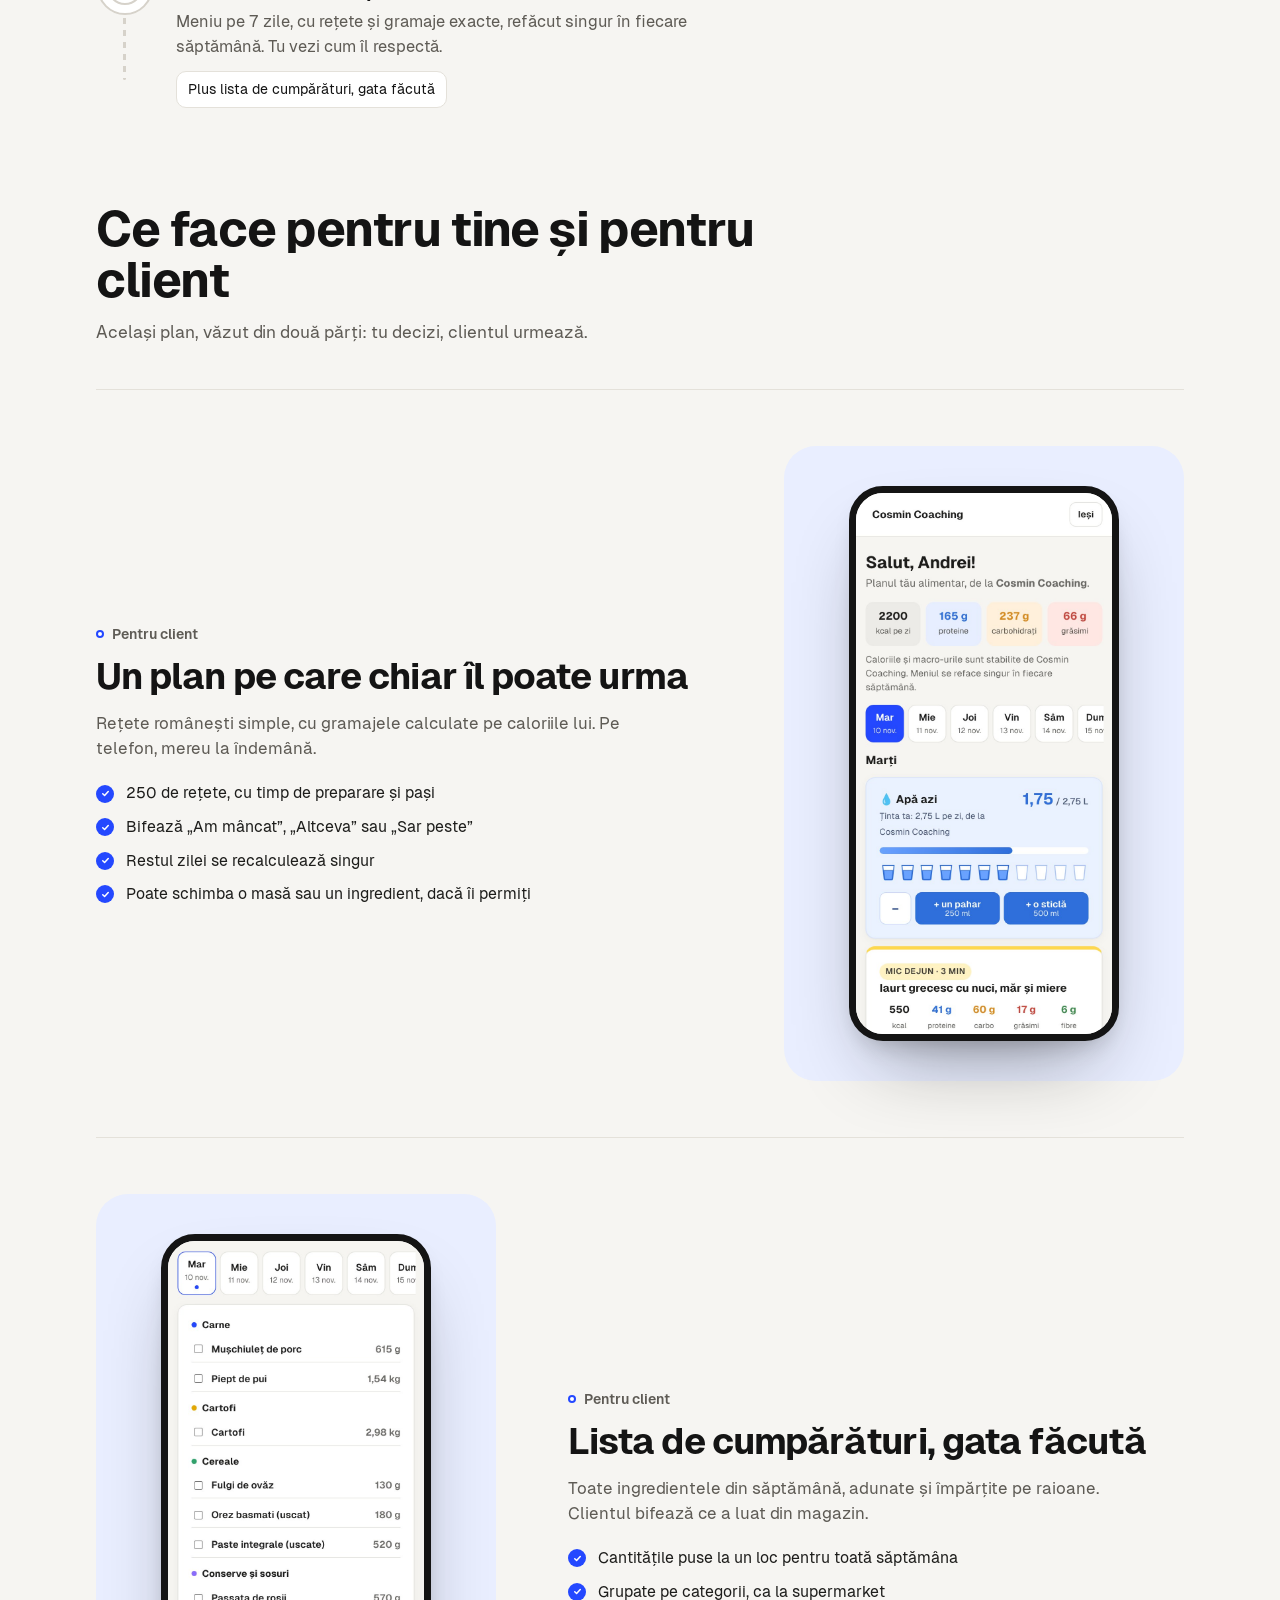
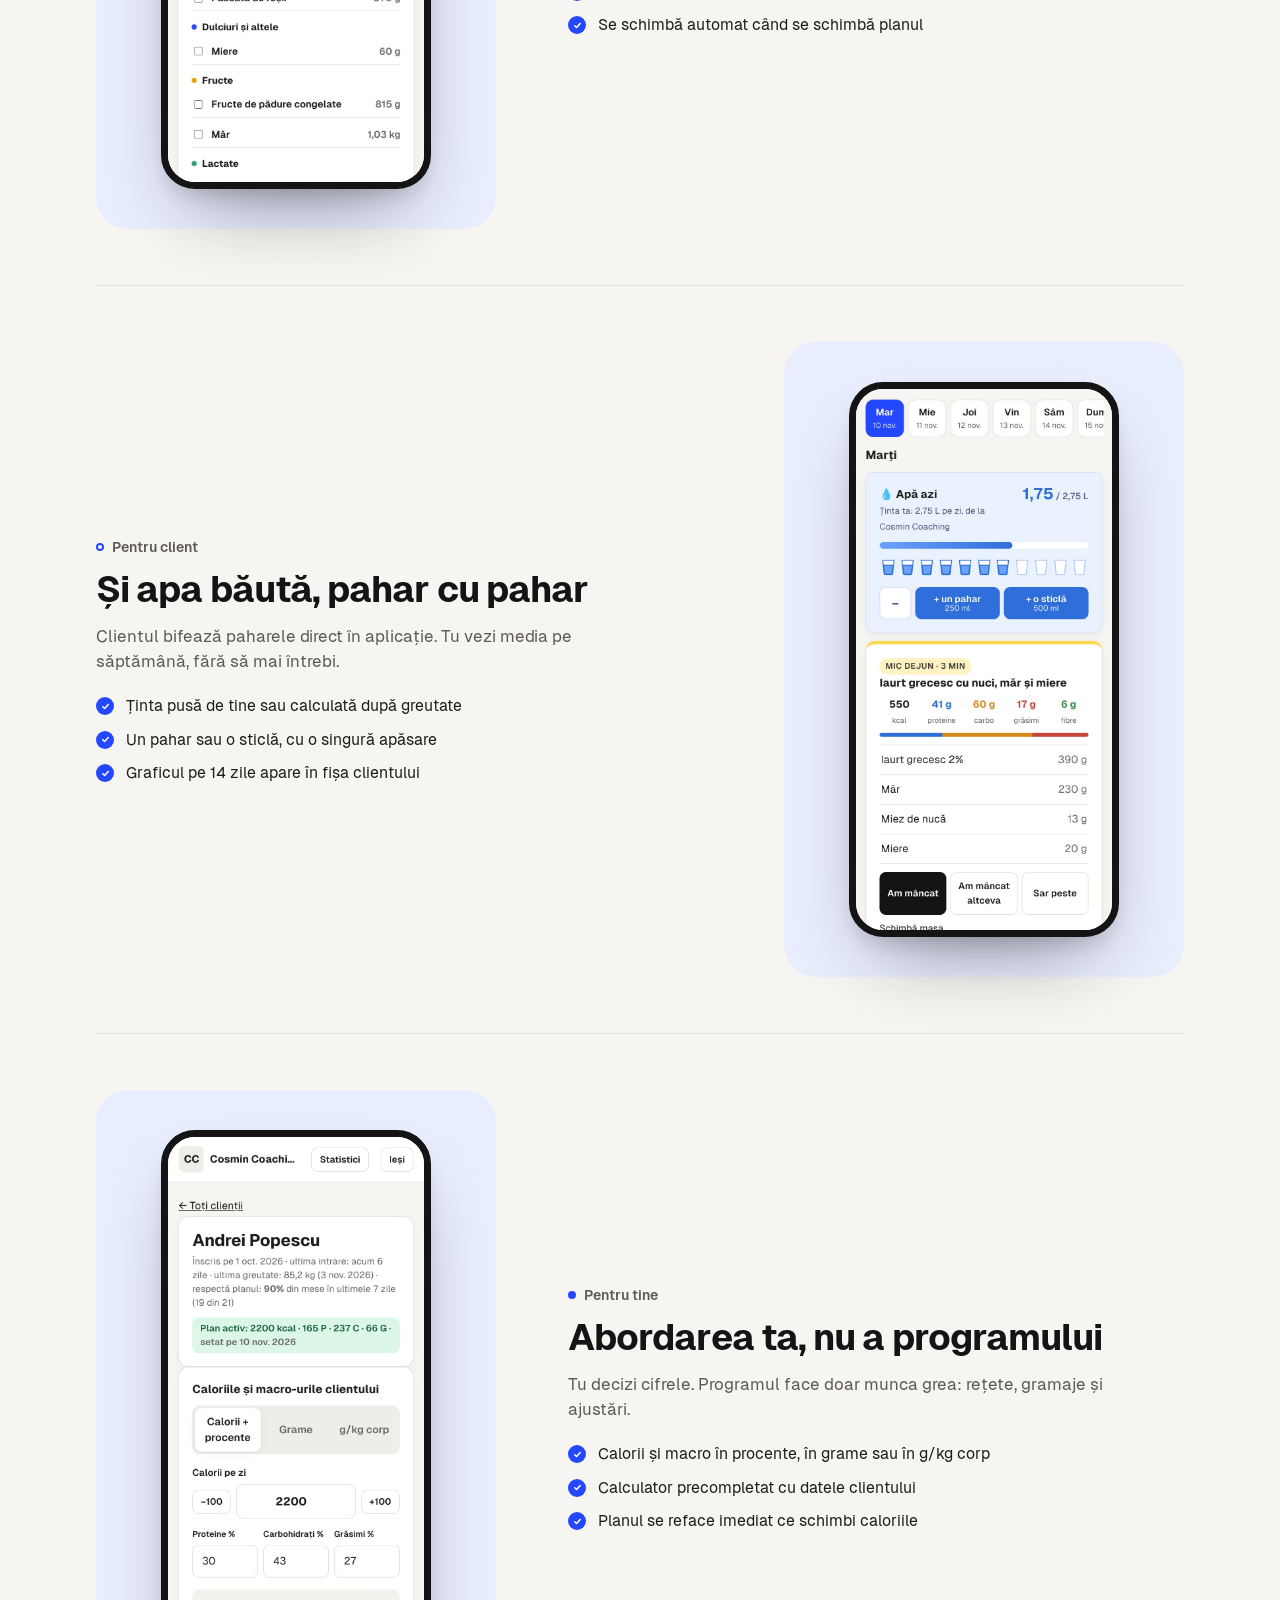
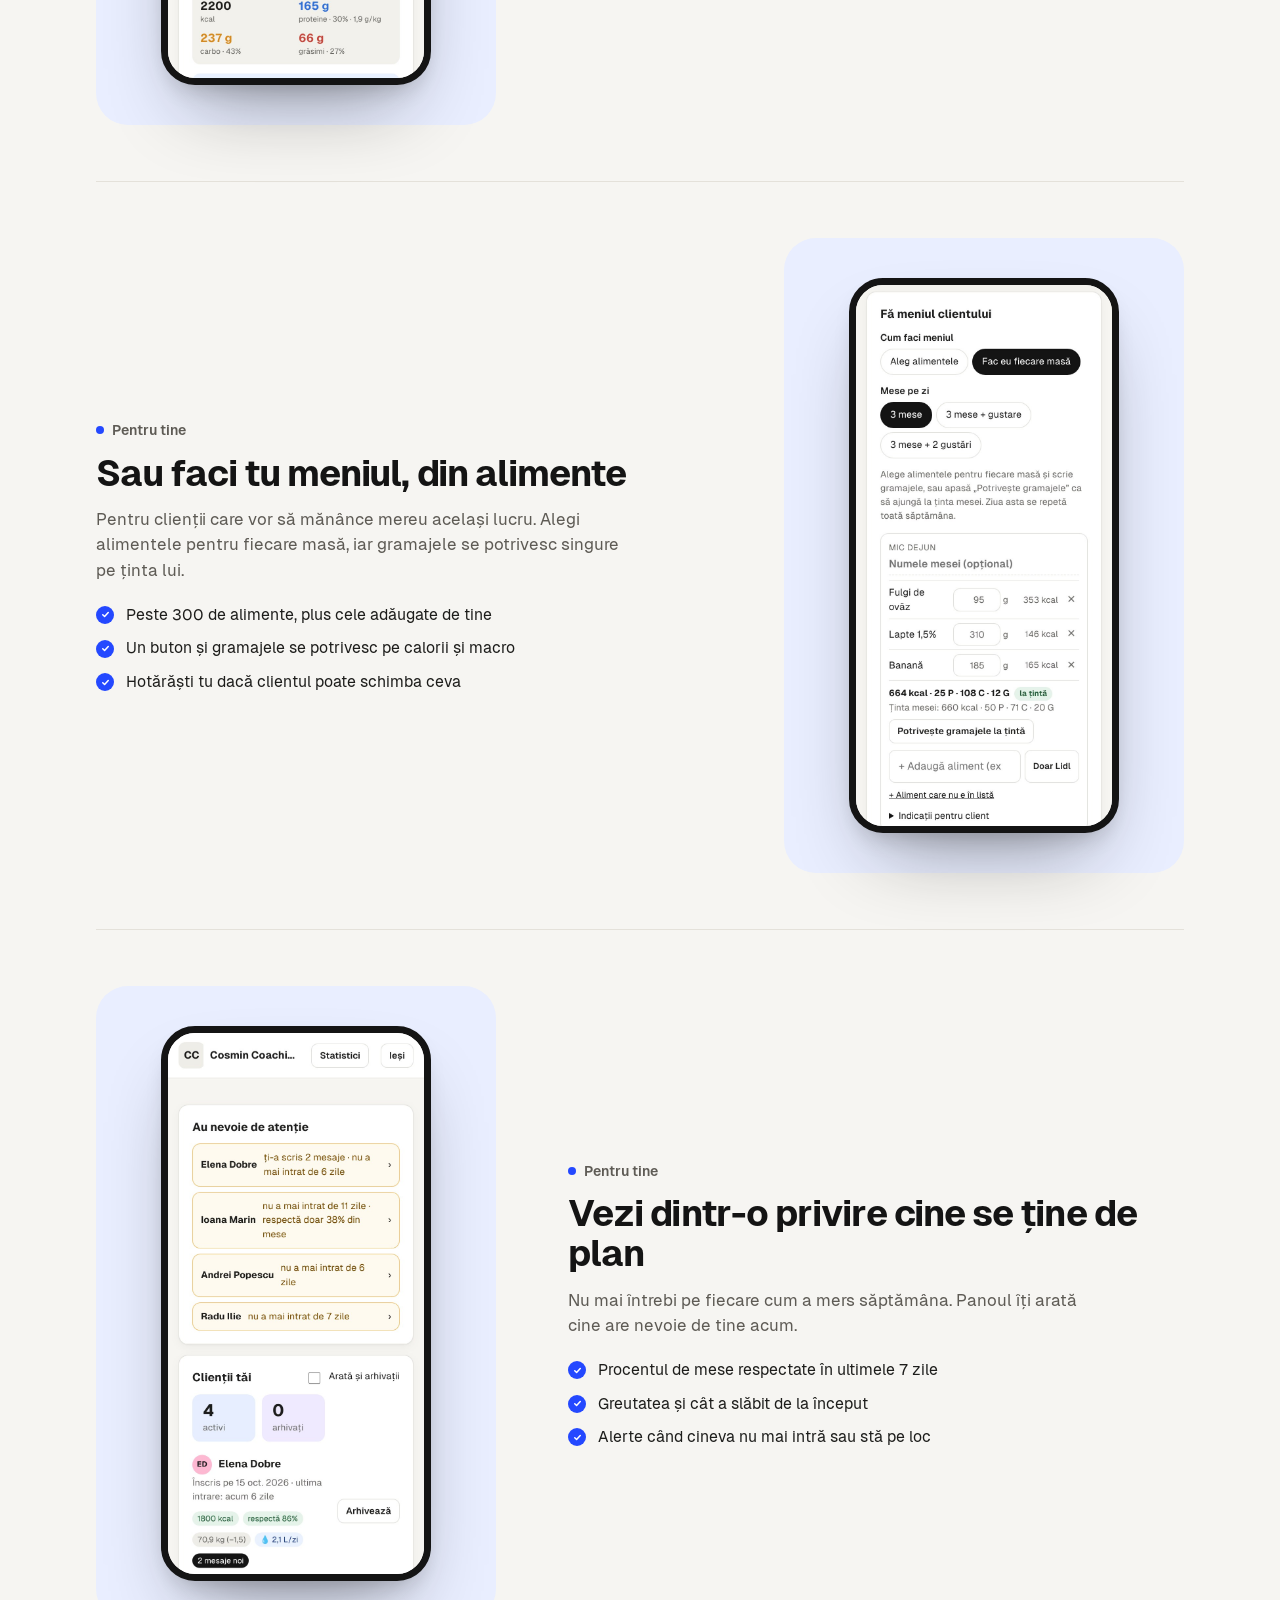
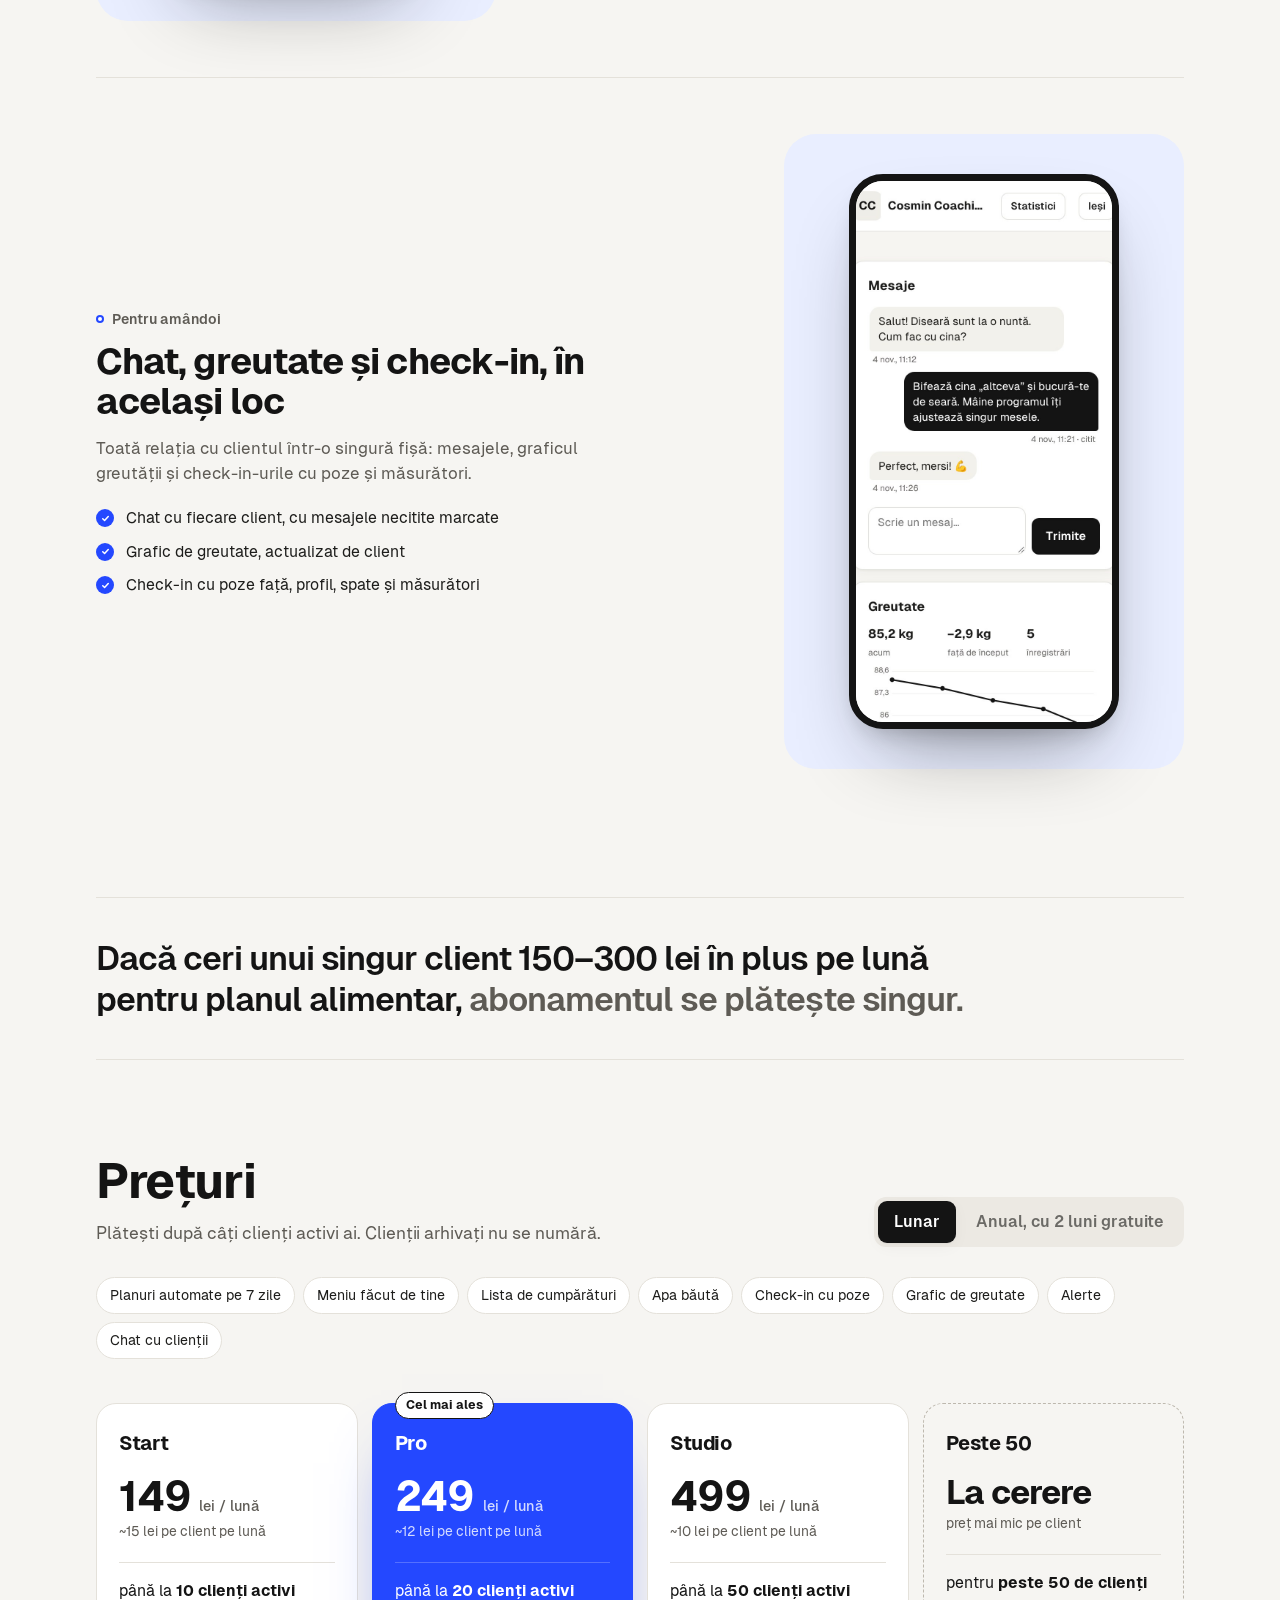
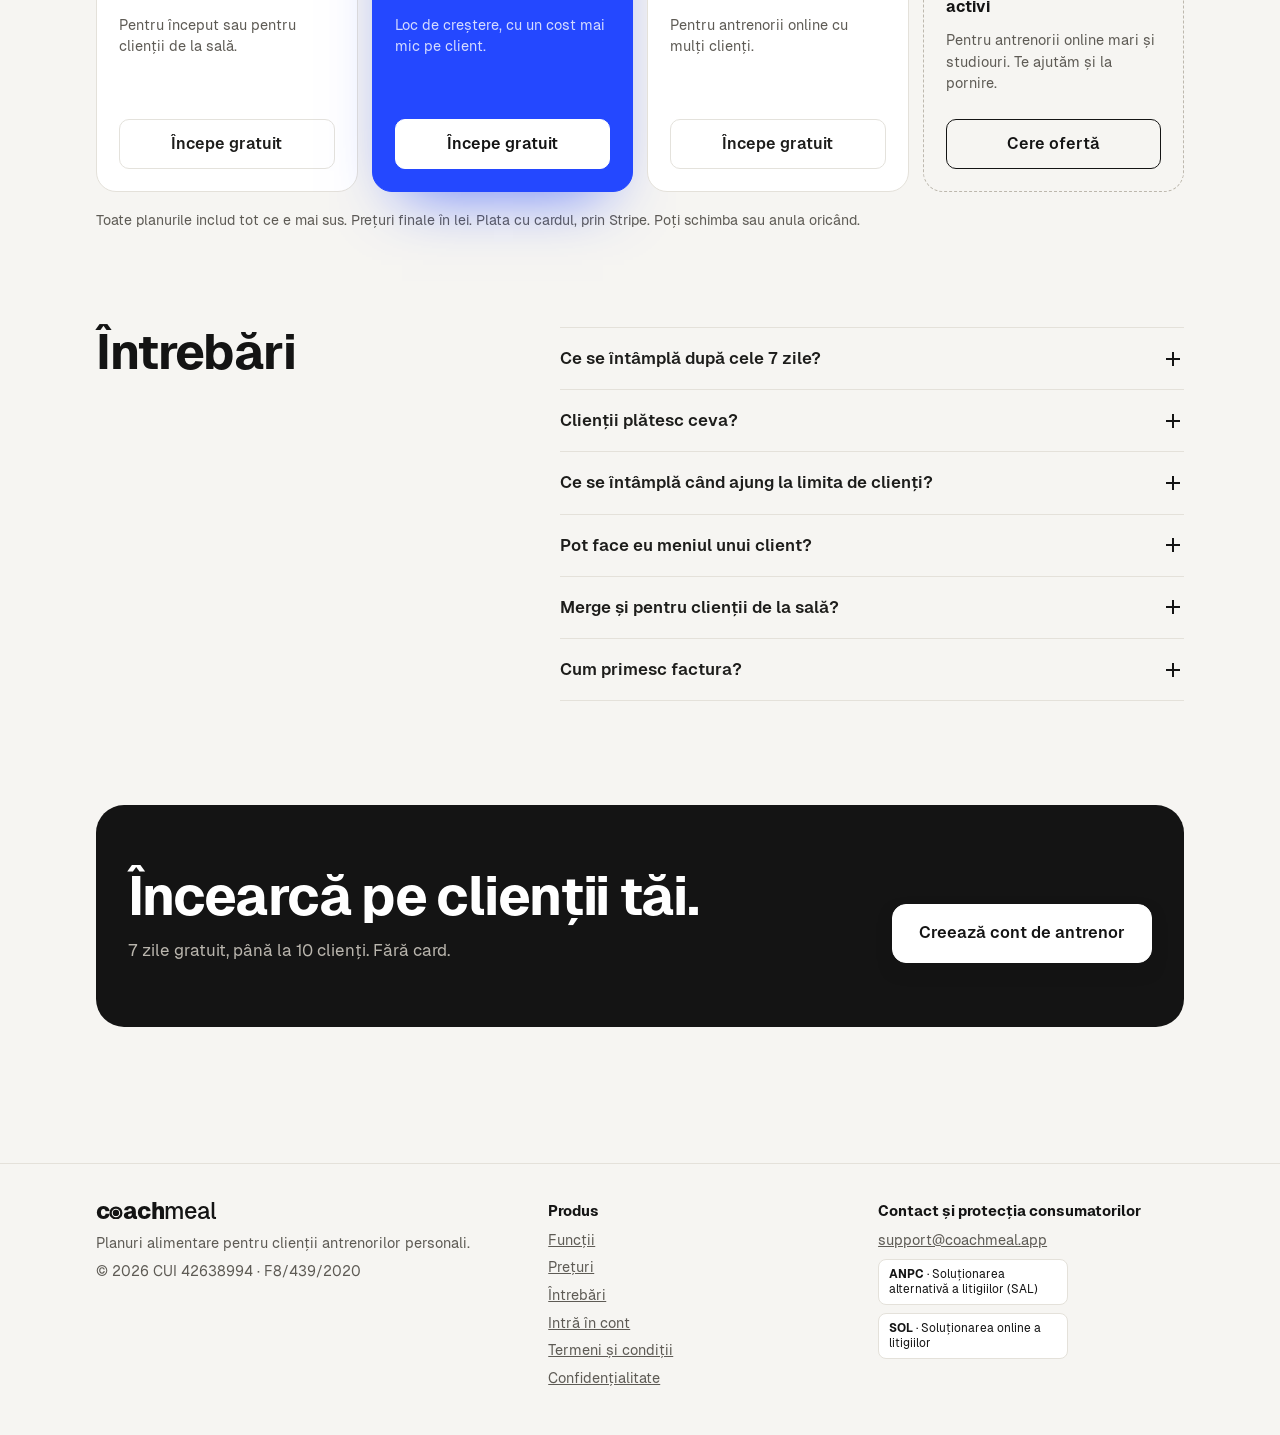
==== commit 171eb830: "Add files via upload" ====
--- a/site/index.html
+++ b/site/index.html
@@ -195,15 +195,15 @@
   @media (max-width: 720px) { .foot-in { grid-template-columns: 1fr; } }
 
   /* ---------- culoare: aceeași paletă ca aplicația și Instagram ---------- */
-  :root { --blue: #2448FF; --lime: #D9FF5B; --mint: #9EE6C1; --lilac: #C7B8FF; --yellow: #FFD84D; --pink: #FFB8D2; }
+  :root { --blue: #2448FF; --lime: #B9C8FF; --mint: #9EE6C1; --lilac: #C7B8FF; --yellow: #FFD84D; --pink: #FFB8D2; }
   .hero { background: var(--blue); color: #fff; border-radius: 32px; padding: 56px 48px 48px; margin-top: 16px; position: relative; overflow: hidden; }
   .hero::before { content: ""; position: absolute; right: -180px; top: -220px; width: 560px; height: 560px; border-radius: 50%; border: 2px solid rgba(255,255,255,.14); box-shadow: 0 0 0 110px rgba(255,255,255,.04); pointer-events: none; }
   .hero > * { position: relative; }
   .lp .hero h1 { color: #fff; font-size: clamp(2.3rem, 5.2vw, 3.8rem); }
   .hero h1 span { color: var(--lime); }
   .hero .lead { color: #D4DBFF; }
-  .hero .kicker { background: var(--lime); border-color: var(--lime); }
-  .lp .hero .btn { background: var(--lime); color: #141414; border-color: var(--lime); box-shadow: 0 10px 24px -10px rgba(0,0,0,.45); }
+  .hero .kicker { background: #fff; border-color: #fff; }
+  .lp .hero .btn { background: #fff; color: #141414; border-color: #fff; box-shadow: 0 10px 24px -10px rgba(0,0,0,.45); }
   .hero .link-plain { color: #fff; }
   .hero .reassure { color: #C9D2FF; }
   .hero .note { color: #141414; text-align: left; }
@@ -236,8 +236,8 @@
   .lp .plan.best { background: var(--blue); border-color: var(--blue); box-shadow: 0 30px 60px -30px rgba(36,72,255,.7); }
   .lp .plan.best .price small, .lp .plan.best .sub, .lp .plan.best .note2 { color: #D4DBFF; }
   .lp .plan.best .cap { border-top-color: rgba(255,255,255,.22); }
-  .lp .plan.best .btn { background: var(--lime); border-color: var(--lime); color: #141414; }
-  .lp .plan .plan-tag { background: var(--lime); border-color: #141414; }
+  .lp .plan.best .btn { background: #fff; border-color: #fff; color: #141414; }
+  .lp .plan .plan-tag { background: #fff; border-color: #141414; }
 </style>
 </head>
 <body class="lp">
@@ -251,7 +251,7 @@
 <main class="wrap">
   <section class="hero">
     <div class="hero-txt">
-      <span class="kicker"><svg width="18" height="18" viewBox="0 0 64 64" aria-hidden="true"><circle cx="32" cy="32" r="30" fill="#141414"/><circle cx="32" cy="32" r="17" fill="none" stroke="#D9FF5B" stroke-width="6"/></svg>Pentru antrenori personali</span>
+      <span class="kicker"><svg width="18" height="18" viewBox="0 0 64 64" aria-hidden="true"><circle cx="32" cy="32" r="30" fill="#141414"/><circle cx="32" cy="32" r="17" fill="none" stroke="#fff" stroke-width="6"/></svg>Pentru antrenori personali</span>
       <h1>Planurile alimentare ale clienților tăi. <span>Gata în&nbsp;5&nbsp;minute.</span></h1>
       <p class="lead">Tu setezi caloriile și macro-urile. CoachMeal face meniul pe 7 zile, lista de cumpărături și ajustările. Tu urmărești doar progresul.</p>
       <div class="cta-row">
--- a/site/assets/app.css
+++ b/site/assets/app.css
@@ -344,11 +344,11 @@
 
 /* ---- culoare (aceeași paletă ca pe Instagram) ---- */
 .av { display: inline-grid; place-items: center; width: 30px; height: 30px; border-radius: 50%; font-size: .72rem; font-weight: 700; margin-right: 10px; vertical-align: middle; color: #141414; letter-spacing: .02em; }
-.av0 { background: #D9FF5B; } .av1 { background: #9EE6C1; } .av2 { background: #C7B8FF; }
+.av0 { background: #a9dcff; } .av1 { background: #9EE6C1; } .av2 { background: #C7B8FF; }
 .av3 { background: #FFD84D; } .av4 { background: #FFB8D2; } .av5 { background: #a9bcff; }
 .stats { gap: 10px; }
 .stats .stat { padding: 10px 16px; border-radius: 12px; min-width: 96px; }
-.stats .stat:first-child { background: #f2fdd0; }
+.stats .stat:first-child { background: #e6eeff; }
 .stats .stat:nth-child(2) { background: #efeaff; }
 .badge-water { background: #eaf1ff; color: #1f3f86; }
 .badge-water.low { background: #fff4e0; color: #7a4d00; }
@@ -367,7 +367,7 @@
 body:has(main.narrow:not([hidden])) {
   background:
     radial-gradient(520px 420px at 0% 0%, rgba(36,72,255,.16), transparent 70%),
-    radial-gradient(480px 420px at 100% 12%, rgba(217,255,91,.45), transparent 70%),
+    radial-gradient(480px 420px at 100% 12%, rgba(169,220,255,.45), transparent 70%),
     radial-gradient(520px 460px at 100% 100%, rgba(199,184,255,.45), transparent 70%),
     radial-gradient(420px 380px at 0% 100%, rgba(158,230,193,.45), transparent 70%),
     #F6F5F2;
@@ -375,8 +375,8 @@
 }
 main.narrow > .card, main.narrow > section.card { position: relative; overflow: hidden; border-color: transparent; box-shadow: 0 24px 60px -30px rgba(20,20,40,.35); }
 main.narrow > .card::before, main.narrow > section.card::before { content: ""; position: absolute; left: 0; right: 0; top: 0; height: 6px;
-  background: linear-gradient(90deg, #2448FF 0 20%, #C7B8FF 20% 40%, #9EE6C1 40% 60%, #D9FF5B 60% 80%, #FFD84D 80% 100%); }
-.inst-phone { background: linear-gradient(160deg, #e3e9ff 0%, #f2fdd0 55%, #efeaff 100%); }
+  background: linear-gradient(90deg, #2448FF 0 20%, #C7B8FF 20% 40%, #9EE6C1 40% 60%, #a9dcff 60% 80%, #FFD84D 80% 100%); }
+.inst-phone { background: linear-gradient(160deg, #e3e9ff 0%, #eaf5ff 55%, #efeaff 100%); }
 
 /* limita de clienți atinsă */
 .card.limit-full { border: 1.5px solid #2448FF; background: #f3f6ff; }
